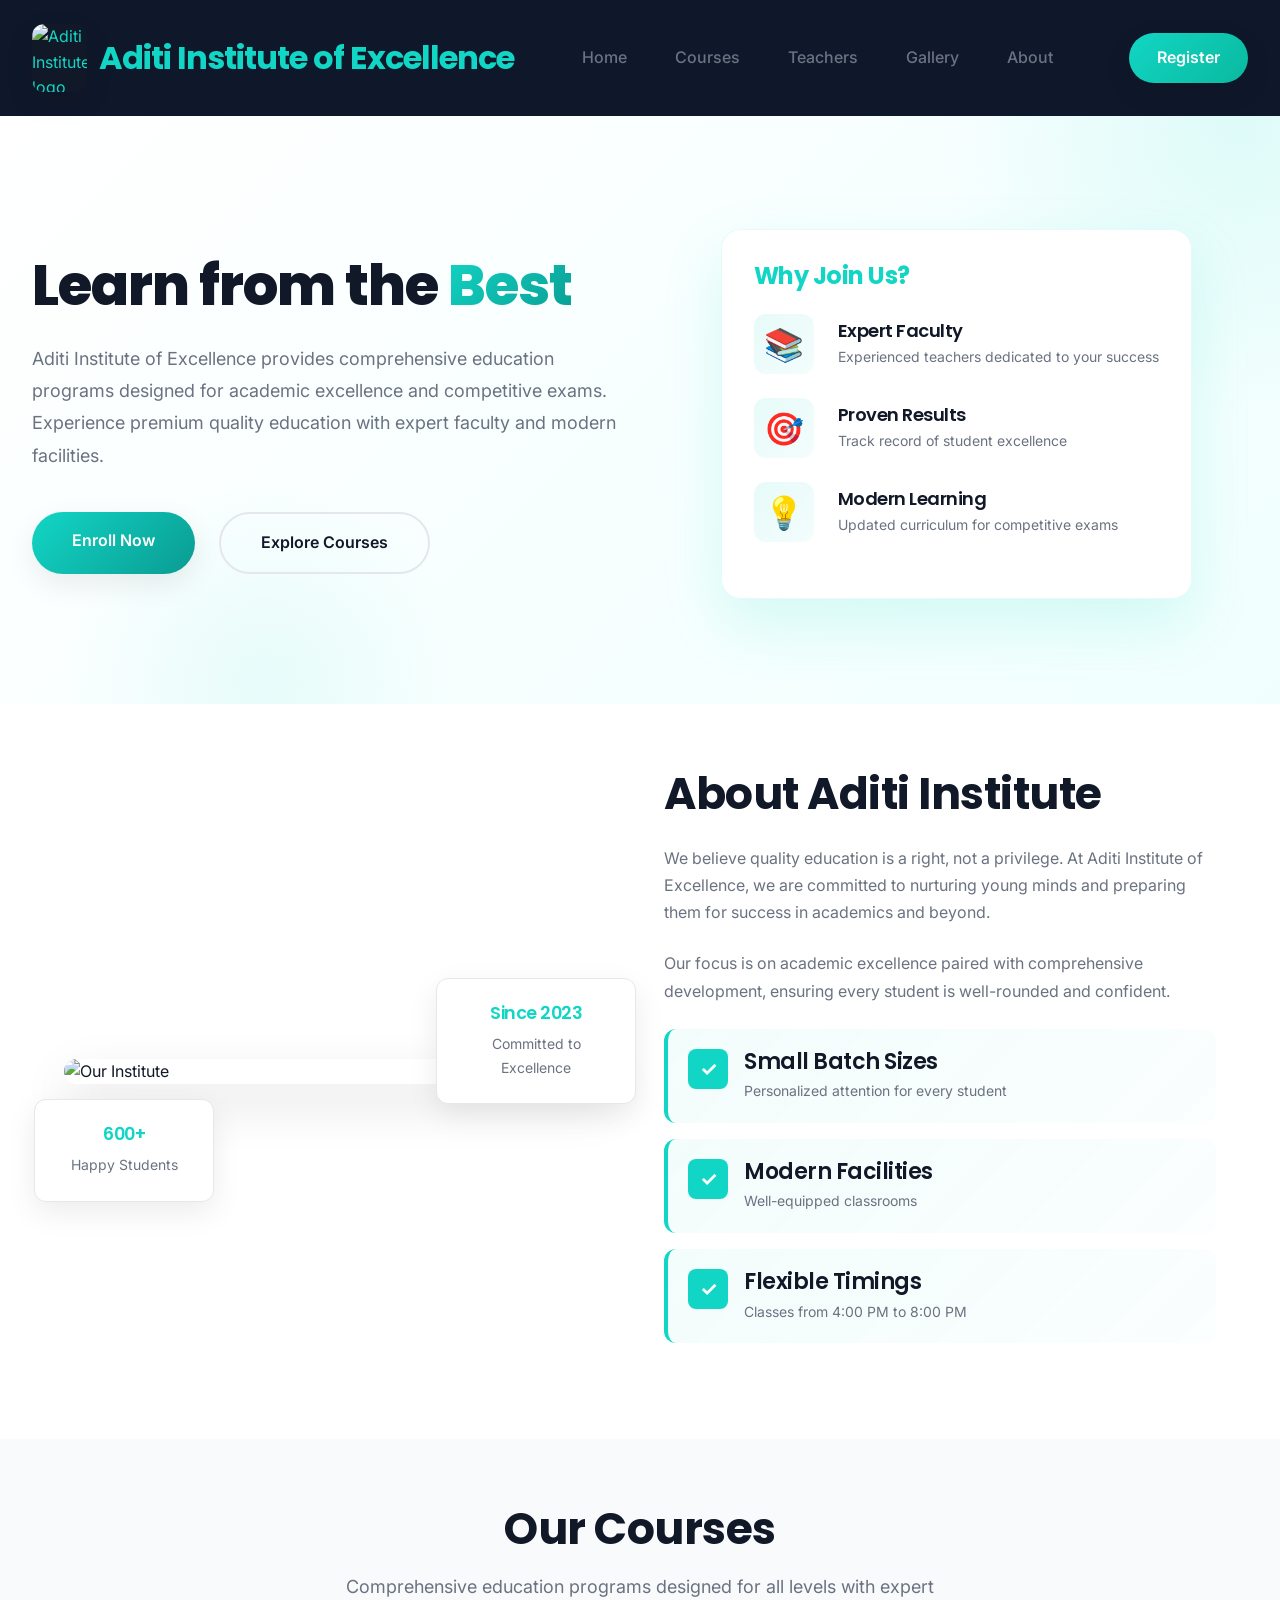
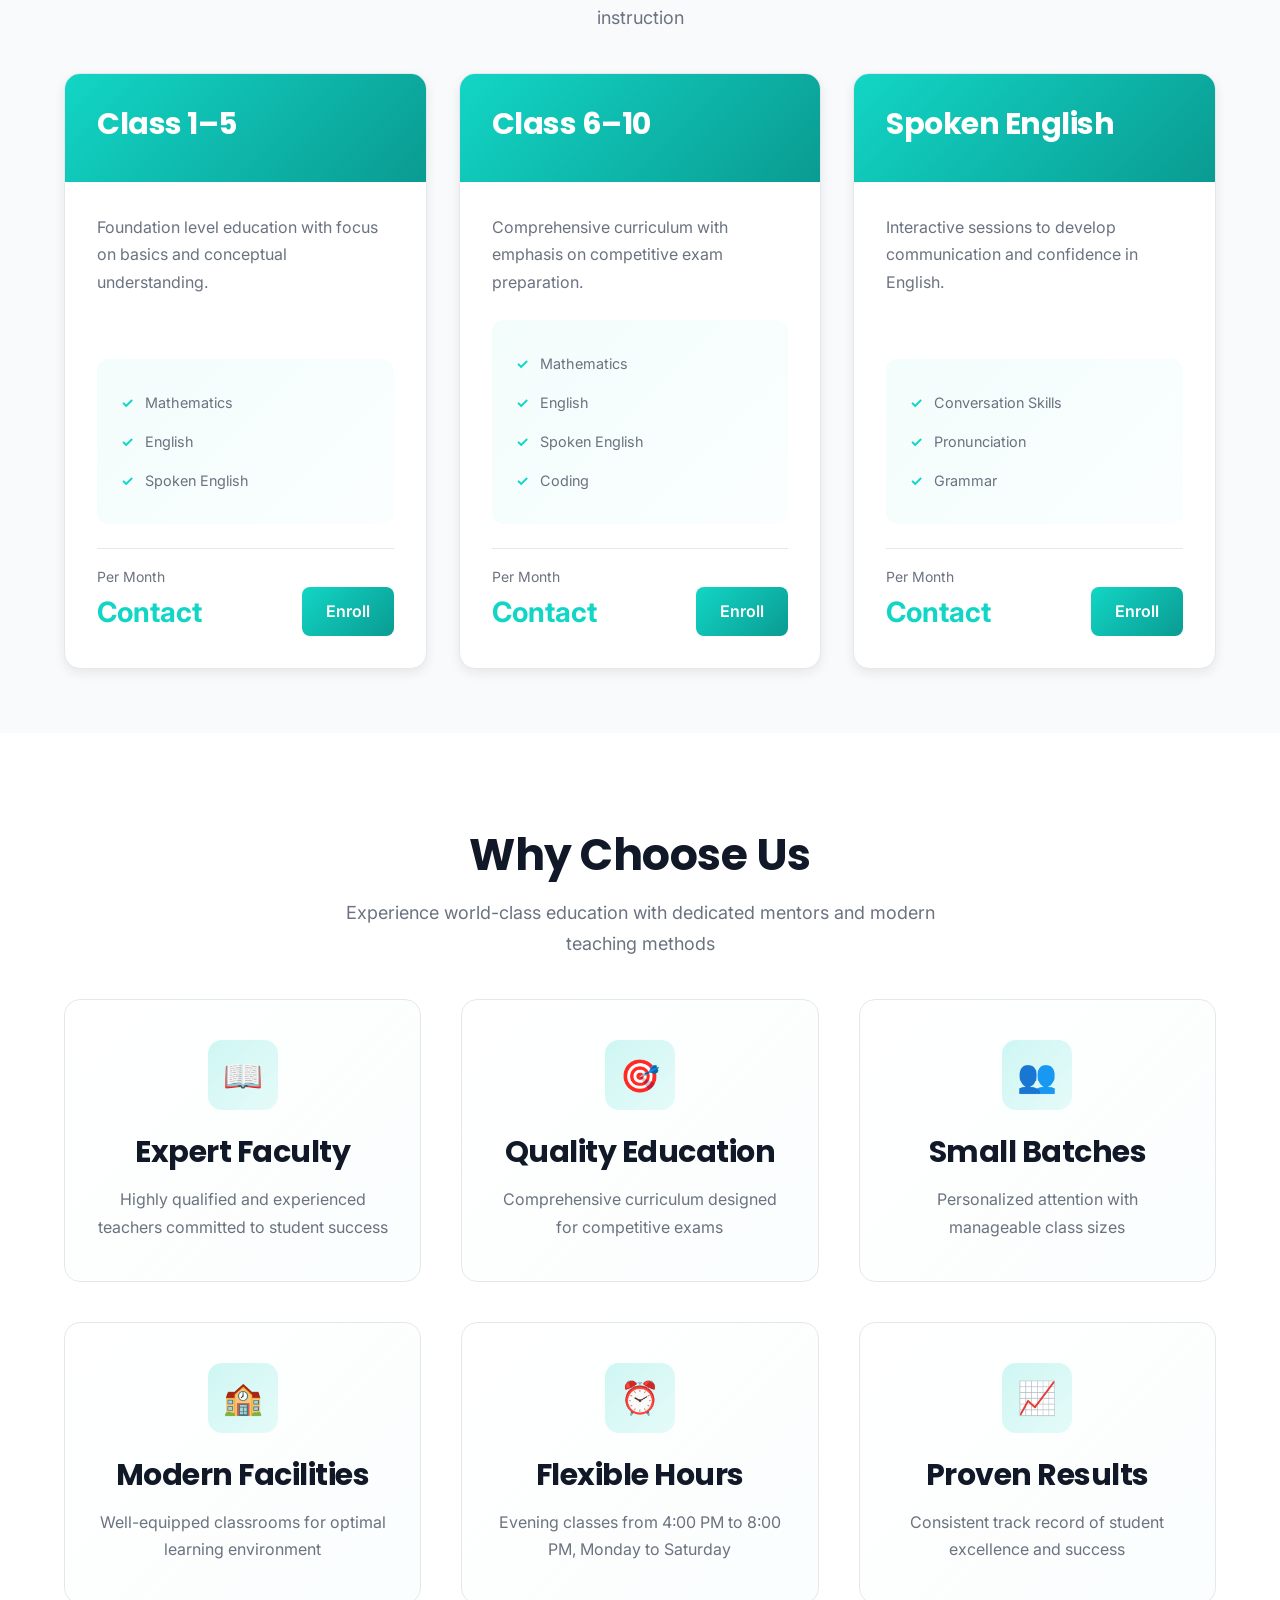
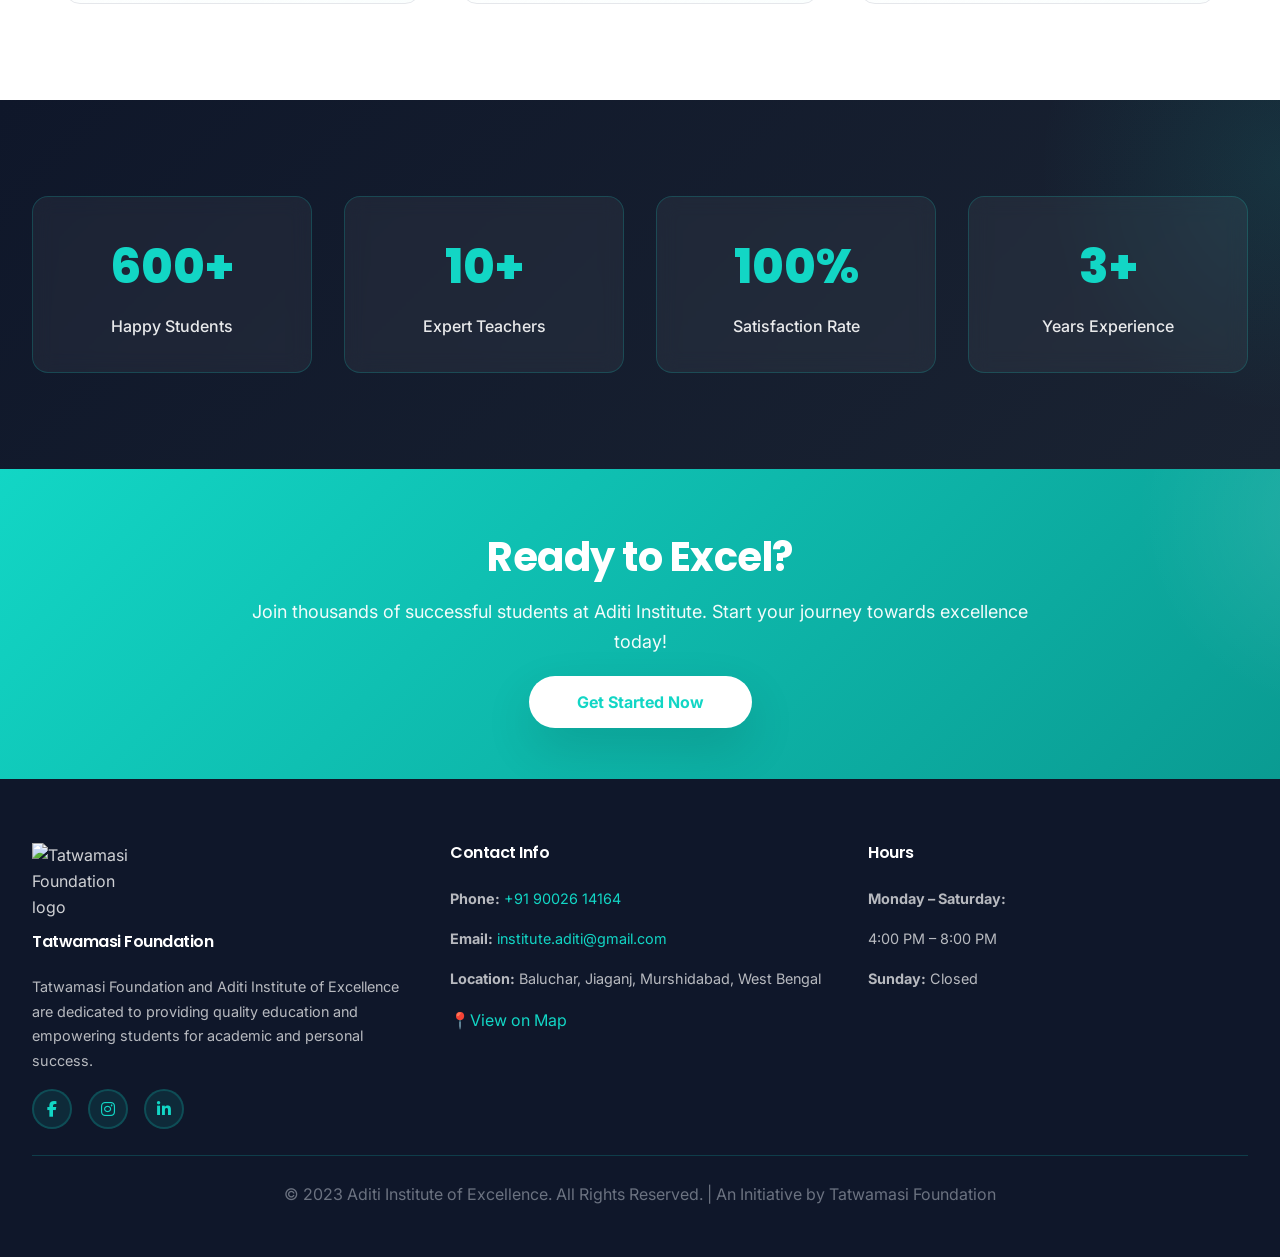
==== index.html @ b64b3172 "Add files via upload" ====
<!DOCTYPE html>
<html lang="en">
<head>
    <meta charset="UTF-8">
    <meta name="viewport" content="width=device-width, initial-scale=1.0">
    <title>Aditi Institute of Excellence - Premium Education Platform</title>
    <link rel="stylesheet" href="style.css">
    <link rel="stylesheet" href="https://cdnjs.cloudflare.com/ajax/libs/font-awesome/6.4.0/css/all.min.css">
</head>
<body>
    <header class="main-header">
        <div class="header-container">
            <a href="index.html" class="logo">
                <img src="images/Aditi Vidyaniketan.png" alt="Aditi Institute logo" class="logo-image">
                <div class="logo-text">     
                <h1>Aditi Institute of Excellence</h1>
                </div>
            </a>

            <nav class="main-nav">
                <div class="mobile-menu-header">
                    <h2>Aditi Institute of Excellence</h2>
                </div>
                <ul class="nav-list">
                    <li><a href="index.html">Home</a></li>
                    <li><a href="courses.html">Courses</a></li>
                    <li><a href="teachers.html">Teachers</a></li>
                    <li><a href="gallery.html">Gallery</a></li>
                    <li><a href="about.html">About</a></li>
                    <li><a href="register.html" class="cta-nav">Register</a></li>
                </ul>
            </nav>

            <a href="register.html" class="cta-nav desktop-cta">Register</a>
            <button class="mobile-menu-btn">☰</button>
        </div>
    </header>

    <main>
        <!-- Hero Section -->
        <section class="hero">
            <div class="hero-content">
                <div class="hero-text">
                    <h1>Learn from the <span class="highlight">Best</span></h1>
                    <p>Aditi Institute of Excellence provides comprehensive education programs designed for academic excellence and competitive exams. Experience premium quality education with expert faculty and modern facilities.</p>
                    <div class="hero-buttons">
                        <a href="register.html" class="btn-primary">Enroll Now</a>
                        <a href="courses.html" class="btn-secondary">Explore Courses</a>
                    </div>
                </div>

                <div class="hero-image">
                    <div class="dashboard-card">
                        <h3>Why Join Us?</h3>
                        <div class="stat-item">
                            <div class="stat-icon">📚</div>
                            <div class="stat-content">
                                <h4>Expert Faculty</h4>
                                <p>Experienced teachers dedicated to your success</p>
                            </div>
                        </div>
                        <div class="stat-item">
                            <div class="stat-icon">🎯</div>
                            <div class="stat-content">
                                <h4>Proven Results</h4>
                                <p>Track record of student excellence</p>
                            </div>
                        </div>
                        <div class="stat-item">
                            <div class="stat-icon">💡</div>
                            <div class="stat-content">
                                <h4>Modern Learning</h4>
                                <p>Updated curriculum for competitive exams</p>
                            </div>
                        </div>
                    </div>
                </div>
            </div>
        </section>

        <!-- About Section -->
        <section class="about">
            <div class="container">
                <div class="about-content">
                    <div class="about-image">
                        <img src="images/Aditi Institute Of Excellence.jpg" alt="Our Institute">
                        <div class="floating-card">
                            <div class="floating-card-content">
                                <h4>Since 2023</h4>
                                <p>Committed to Excellence</p>
                            </div>
                        </div>
                        <div class="floating-card">
                            <div class="floating-card-content">
                                <h4>600+</h4>
                                <p>Happy Students</p>
                            </div>
                        </div>
                    </div>

                    <div class="about-text">
                        <h2>About Aditi Institute</h2>
                        <p>We believe quality education is a right, not a privilege. At Aditi Institute of Excellence, we are committed to nurturing young minds and preparing them for success in academics and beyond.</p>
                        <p>Our focus is on academic excellence paired with comprehensive development, ensuring every student is well-rounded and confident.</p>

                        <div class="features-list">
                            <div class="feature-item">
                                <div class="feature-icon">✓</div>
                                <div class="feature-content">
                                    <h4>Small Batch Sizes</h4>
                                    <p>Personalized attention for every student</p>
                                </div>
                            </div>
                            <div class="feature-item">
                                <div class="feature-icon">✓</div>
                                <div class="feature-content">
                                    <h4>Modern Facilities</h4>
                                    <p>Well-equipped classrooms</p>
                                </div>
                            </div>
                            <div class="feature-item">
                                <div class="feature-icon">✓</div>
                                <div class="feature-content">
                                    <h4>Flexible Timings</h4>
                                    <p>Classes from 4:00 PM to 8:00 PM</p>
                                </div>
                            </div>
                        </div>
                    </div>
                </div>
            </div>
        </section>

        <!-- Courses Section -->
        <section class="courses">
            <div class="container">
                <div class="section-header">
                    <h2>Our Courses</h2>
                    <p>Comprehensive education programs designed for all levels with expert instruction</p>
                </div>

                <div class="courses-container">
                    <div class="courses-grid">
                        <div class="course-card">
                            <div class="course-header">
                                <h3>Class 1–5</h3>
                            </div>
                            <div class="course-body">
                                <p>Foundation level education with focus on basics and conceptual understanding.</p>
                                <div class="course-highlights">
                                    <ul class="course-list">
                                        <li>Mathematics</li>
                                        <li>English</li>
                                        <li>Spoken English</li>
                                    </ul>
                                </div>
                                <div class="course-footer">
                                    <div class="course-price">
                                        <p>Per Month</p>
                                        <p class="price">Contact</p>
                                    </div>
                                    <a href="register.html" class="course-btn">Enroll</a>
                                </div>
                            </div>
                        </div>

                        <div class="course-card">
                            <div class="course-header">
                                <h3>Class 6–10</h3>
                            </div>
                            <div class="course-body">
                                <p>Comprehensive curriculum with emphasis on competitive exam preparation.</p>
                                <div class="course-highlights">
                                    <ul class="course-list">
                                        <li>Mathematics</li>
                                        <li>English</li>
                                        <li>Spoken English</li>
                                        <li>Coding</li>
                                    </ul>
                                </div>
                                <div class="course-footer">
                                    <div class="course-price">
                                        <p>Per Month</p>
                                        <p class="price">Contact</p>
                                    </div>
                                    <a href="register.html" class="course-btn">Enroll</a>
                                </div>
                            </div>
                        </div>

                        <div class="course-card">
                            <div class="course-header">
                                <h3>Spoken English</h3>
                            </div>
                            <div class="course-body">
                                <p>Interactive sessions to develop communication and confidence in English.</p>
                                <div class="course-highlights">
                                    <ul class="course-list">
                                        <li>Conversation Skills</li>
                                        <li>Pronunciation</li>
                                        <li>Grammar</li>
                                    </ul>
                                </div>
                                <div class="course-footer">
                                    <div class="course-price">
                                        <p>Per Month</p>
                                        <p class="price">Contact</p>
                                    </div>
                                    <a href="register.html" class="course-btn">Enroll</a>
                                </div>
                            </div>
                        </div>
                    </div>
                </div>
            </div>
        </section>

        <!-- Features Section -->
        <section class="features">
            <div class="container">
                <div class="section-header">
                    <h2>Why Choose Us</h2>
                    <p>Experience world-class education with dedicated mentors and modern teaching methods</p>
                </div>

                <div class="features-grid">
                    <div class="feature-card">
                        <div class="feature-card-icon">📖</div>
                        <h3>Expert Faculty</h3>
                        <p>Highly qualified and experienced teachers committed to student success</p>
                    </div>
                    <div class="feature-card">
                        <div class="feature-card-icon">🎯</div>
                        <h3>Quality Education</h3>
                        <p>Comprehensive curriculum designed for competitive exams</p>
                    </div>
                    <div class="feature-card">
                        <div class="feature-card-icon">👥</div>
                        <h3>Small Batches</h3>
                        <p>Personalized attention with manageable class sizes</p>
                    </div>
                    <div class="feature-card">
                        <div class="feature-card-icon">🏫</div>
                        <h3>Modern Facilities</h3>
                        <p>Well-equipped classrooms for optimal learning environment</p>
                    </div>
                    <div class="feature-card">
                        <div class="feature-card-icon">⏰</div>
                        <h3>Flexible Hours</h3>
                        <p>Evening classes from 4:00 PM to 8:00 PM, Monday to Saturday</p>
                    </div>
                    <div class="feature-card">
                        <div class="feature-card-icon">📈</div>
                        <h3>Proven Results</h3>
                        <p>Consistent track record of student excellence and success</p>
                    </div>
                </div>
            </div>
        </section>

        <!-- Statistics Section -->
        <section class="statistics">
            <div class="stats-container">
                <div class="stats-grid">
                    <div class="stat-card">
                        <div class="stat-number">600+</div>
                        <div class="stat-label">Happy Students</div>
                    </div>
                    <div class="stat-card">
                        <div class="stat-number">10+</div>
                        <div class="stat-label">Expert Teachers</div>
                    </div>
                    <div class="stat-card">
                        <div class="stat-number">100%</div>
                        <div class="stat-label">Satisfaction Rate</div>
                    </div>
                    <div class="stat-card">
                        <div class="stat-number">3+</div>
                        <div class="stat-label">Years Experience</div>
                    </div>
                </div>
            </div>
        </section>

        <!-- CTA Banner Section -->
        <section class="cta-banner">
            <div class="cta-content">
                <h2>Ready to Excel?</h2>
                <p>Join thousands of successful students at Aditi Institute. Start your journey towards excellence today!</p>
                <a href="register.html" class="cta-button">Get Started Now</a>
            </div>
        </section>
    </main>
    <footer class="main-footer">
        <div class="footer-container">
            <div class="footer-content">
                <div class="footer-section">
                    <img src="images/Tatwamasi Foundation.png" alt="Tatwamasi Foundation logo" class="footer-logo">
                    <h4>Tatwamasi Foundation</h4>
                    <p>Tatwamasi Foundation and Aditi Institute of Excellence are dedicated to providing quality education and empowering students for academic and personal success.</p>
                    <div class="social-links">
                        <a href="https://www.facebook.com/p/Tatwamasi-Foundation-100087963862743/" title="Facebook" target="_blank"><i class="fab fa-facebook-f"></i></a>
                        <a href="https://www.instagram.com/tatwamasi.foundation/" title="Instagram" target="_blank"><i class="fab fa-instagram"></i></a>
                        <a href="https://www.linkedin.com/company/tatwamasi-foundation-ngo?trk=public_profile_topcard-current-company" title="LinkedIn" target="_blank"><i class="fab fa-linkedin-in"></i></a>
                    </div>
                </div>

                <div class="footer-section">
                    <h4>Contact Info</h4>
                    <p><strong>Phone:</strong> <a href="tel:+919002614164">+91 90026 14164</a></p>
                    <p><strong>Email:</strong> <a href="mailto:institute.aditi@gmail.com">institute.aditi@gmail.com</a></p>
                    <p><strong>Location:</strong> Baluchar, Jiaganj, Murshidabad, West Bengal</p>
                    <a href="https://maps.app.goo.gl/7A74sJCM7ui7Qj1f8" target="_blank" class="map-link">📍View on Map</a>
                </div>

                <div class="footer-section">
                    <h4>Hours</h4>
                    <p><strong>Monday – Saturday:</strong></p>
                    <p>4:00 PM – 8:00 PM</p>
                    <p><strong>Sunday:</strong> Closed</p>
                </div>
            </div>

            <div class="footer-bottom">
                <p>&copy; 2023 Aditi Institute of Excellence. All Rights Reserved. | An Initiative by Tatwamasi Foundation</p>
            </div>
        </div>
    </footer>

    <script>
        // Navbar scroll effect
        window.addEventListener('scroll', function() {
            const header = document.querySelector('.main-header');
            if (window.scrollY > 50) {
                header.classList.add('scrolled');
            } else {
                header.classList.remove('scrolled');
            }
        });

        // Mobile menu toggle
        const mobileMenuBtn = document.querySelector('.mobile-menu-btn');
        const mainNav = document.querySelector('.main-nav');
        
        if (mobileMenuBtn) {
            mobileMenuBtn.addEventListener('click', function() {
                mainNav.classList.toggle('active');
            });
        }
    </script>
</body>
</html>
---- style.css ----
﻿/* ========================================
   MODERN PREMIUM EDUCATIONAL WEBSITE CSS
   Inspired by CourseHub & High-End EdTech
   ======================================== */

/* Import Google Fonts */
@import url('https://fonts.googleapis.com/css2?family=Poppins:wght@300;400;500;600;700;800&family=Inter:wght@300;400;500;600;700&display=swap');

/* ========================================
   1. ROOT VARIABLES & GLOBAL STYLES
   ======================================== */

:root {
  /* Color Palette */
  --primary-color: #12d6c5;
  --primary-dark: #0a9b92;
  --secondary-color: #0f172a;
  --bg-light: #f8fafc;
  --bg-white: #ffffff;
  --text-dark: #111827;
  --text-light: #6b7280;
  --gray-light: #e5e7eb;
  --gray-medium: #d1d5db;
  --white: #ffffff;
  
  /* Shadows */
  --shadow-sm: 0 4px 12px rgba(0, 0, 0, 0.08);
  --shadow-md: 0 10px 30px rgba(0, 0, 0, 0.08);
  --shadow-lg: 0 20px 50px rgba(0, 0, 0, 0.12);
  --shadow-xl: 0 25px 60px rgba(18, 214, 197, 0.15);
  
  /* Transitions */
  --transition: all 0.3s ease;
  --transition-fast: all 0.2s ease;
}

* {
  margin: 0;
  padding: 0;
  box-sizing: border-box;
}

html {
  scroll-behavior: smooth;
}

body {
  font-family: 'Inter', 'Poppins', sans-serif;
  background-color: var(--bg-light);
  color: var(--text-dark);
  line-height: 1.6;
  font-weight: 400;
  -webkit-font-smoothing: antialiased;
}

/* ========================================
   2. TYPOGRAPHY
   ======================================== */

h1, h2, h3, h4, h5, h6 {
  font-family: 'Poppins', sans-serif;
  font-weight: 700;
  line-height: 1.2;
  color: var(--text-dark);
  letter-spacing: -0.5px;
}

h1 {
  font-size: clamp(2rem, 8vw, 3.5rem);
  font-weight: 800;
  letter-spacing: -1px;
}

h2 {
  font-size: clamp(1.75rem, 6vw, 2.75rem);
  font-weight: 700;
  margin-bottom: 1rem;
}

h3 {
  font-size: clamp(1.375rem, 5vw, 1.875rem);
  font-weight: 700;
  margin-bottom: 0.75rem;
}

h4 {
  font-size: clamp(1.125rem, 4vw, 1.375rem);
  font-weight: 600;
  margin-bottom: 0.5rem;
}

h5 {
  font-size: clamp(1rem, 3.5vw, 1.125rem);
  font-weight: 600;
}

p {
  font-size: clamp(0.875rem, 2.5vw, 1rem);
  line-height: 1.7;
  color: var(--text-light);
  margin-bottom: 1rem;
}

a {
  color: var(--primary-color);
  text-decoration: none;
  transition: var(--transition);
}

a:hover {
  color: var(--primary-dark);
}

.container {
  max-width: 1280px;
  margin: 0 auto;
  padding: 0 clamp(1rem, 5vw, 2rem);
}

/* ========================================
   3. NAVBAR & HEADER
   ======================================== */

.main-header {
  background: var(--secondary-color);
  position: sticky;
  top: 0;
  z-index: 1000;
  transition: var(--transition);
  padding: clamp(0.75rem, 2vw, 1.5rem) clamp(1rem, 5vw, 2rem);
}

.main-header.scrolled {
  background: rgba(255, 255, 255, 0.95);
  backdrop-filter: blur(10px);
  box-shadow: var(--shadow-sm);
  padding: 1rem 2rem;
}

.header-container {
  max-width: 1280px;
  margin: 0 auto;
  display: flex;
  justify-content: space-between;
  align-items: center;
  gap: clamp(0.5rem, 3vw, 2rem);
}

.logo {
  display: flex;
  align-items: center;
  gap: 0.75rem;
  text-decoration: none;
  flex-shrink: 0;
}

.logo-img {
  width: clamp(40px, 8vw, 52px);
  height: clamp(40px, 8vw, 52px);
  border-radius: 14px;
  background: linear-gradient(135deg, var(--primary-color), var(--primary-dark));
  padding: 8px;
  display: flex;
  align-items: center;
  justify-content: center;
  font-weight: 700;
  color: white;
  font-size: clamp(1rem, 2vw, 1.5rem);
  box-shadow: var(--shadow-md);
  transition: var(--transition);
}

/* Image-based logo (replaces text 'A') */
.logo-image {
  width: clamp(40px, 8vw, 55px);
  height: clamp(50px, 10vw, 68px);
  border-radius: 12px;
  object-fit: cover;
  box-shadow: var(--shadow-md);
  display: inline-block;
  background: #111827;
}

/* Footer partner logo */
.footer-logo {
  width: 120px;
  height: auto;
  display: block;
  margin-bottom: 0.75rem;
}

.logo:hover .logo-img {
  transform: translateY(-3px);
  box-shadow: var(--shadow-lg);
}

.logo-text {
  display: flex;
  flex-direction: column;
  gap: 0.5rem;
}

.logo-text h1 {
  font-size: clamp(1.2rem, 4vw, 2rem);
  margin: 0;
  color: var(--primary-color);
  font-weight: 700;
  line-height: 1.2;
}

.logo-text p {
  font-size: clamp(0.6rem, 1.5vw, 0.75rem);
  margin: 0;
  color: var(--primary-color);
  font-weight: 600;
  letter-spacing: 0.5px;
}

.main-nav {
  flex: 1;
}

/* Mobile-only header inside the hamburger menu - hide on desktop */
.mobile-menu-header {
  display: none;
}

.nav-list {
  display: flex;
  list-style: none;
  gap: 0.5rem;
  justify-content: center;
  flex-wrap: wrap;
}

.nav-list a {
  display: block;
  padding: clamp(0.5rem, 1.5vw, 0.75rem) clamp(0.75rem, 2vw, 1.25rem);
  color: var(--text-light);
  font-weight: 500;
  border-radius: 8px;
  transition: var(--transition);
  position: relative;
  font-size: clamp(0.85rem, 2vw, 1rem);
}

.nav-list a::after {
  content: '';
  position: absolute;
  bottom: 0;
  left: 50%;
  width: 0;
  height: 2px;
  background: var(--primary-color);
  transition: var(--transition);
  transform: translateX(-50%);
}

.nav-list a:hover {
  color: var(--primary-color);
}

.nav-list a:hover::after {
  width: 80%;
}

.cta-nav {
  display: inline-block;
  padding: clamp(0.5rem, 1.5vw, 0.75rem) clamp(1rem, 3vw, 1.75rem);
  background: linear-gradient(135deg, var(--primary-color), #0ab99e);
  color: white;
  border-radius: 50px;
  font-weight: 600;
  box-shadow: var(--shadow-md);
  transition: var(--transition);
  font-size: clamp(0.8rem, 2vw, 1rem);
}

.cta-nav:hover {
  transform: translateY(-2px);
  box-shadow: var(--shadow-lg);
  color: white;
}

/* Hide the in-nav Register link on desktop and show desktop CTA only on larger screens */
.nav-list a.cta-nav {
  display: none;
}

.desktop-cta {
  display: inline-block;
}

/* ========================================
   4. MOBILE HAMBURGER MENU
   ======================================== */

.mobile-menu-btn {
  display: none;
  background: none;
  border: none;
  color: whitesmoke;
  font-size: 1.5rem;
  cursor: pointer;
  transition: var(--transition);
  z-index: 1001;
}

.mobile-menu-btn:hover {
  color: var(--primary-color);
}

/* When header becomes light (scrolled), make hamburger dark for contrast */
.main-header.scrolled .mobile-menu-btn {
  color: var(--text-dark);
}

@media (max-width: 768px) {
  .mobile-menu-btn {
    display: block;
  }

  .desktop-cta {
    display: none;
  }

  .main-nav {
    display: none;
    position: absolute;
    top: 100%;
    left: 0;
    right: 0;
    background: var(--white);
    padding: 0;
    flex-direction: column;
    box-shadow: var(--shadow-md);
  }

  .main-nav.active {
    display: flex;
  }

  .mobile-menu-header {
    padding: clamp(1rem, 3vw, 1.5rem) clamp(1rem, 3vw, 2rem);
    border-bottom: 2px solid var(--primary-color);
    background: linear-gradient(135deg, var(--secondary-color), #1a2332);
    display: none; /* hide inside hamburger to avoid duplicate institute name */
  }

  .mobile-menu-header h2 {
    color: white;
    font-size: clamp(1rem, 3vw, 1.25rem);
    margin: 0;
  }

  .nav-list {
    flex-direction: column;
    gap: 0;
    width: 100%;
    padding: clamp(1rem, 3vw, 2rem);
  }

  .nav-list li {
    margin-bottom: 0.75rem;
  }

  .nav-list a {
    display: block;
    padding: clamp(0.75rem, 2vw, 1rem);
    border-radius: 8px;
  }

  .nav-list a.cta-nav {
    display: inline-block;
    width: 100%;
    text-align: center;
    margin-top: 1rem;
    padding: clamp(0.6rem, 2vw, 0.85rem) clamp(1rem, 3vw, 1.75rem);
    background: linear-gradient(135deg, var(--primary-color), #0ab99e);
    color: white;
    border-radius: 50px;
    font-weight: 600;
  }
}

/* ========================================
   5. HERO SECTION
   ======================================== */

.hero {
  background: linear-gradient(135deg, var(--bg-white) 0%, #f0fffe 100%);
  padding: clamp(2rem, 6vw, 3rem) clamp(1rem, 5vw, 2rem) clamp(1.5rem, 5vw, 2.5rem);
  min-height: auto;
  display: flex;
  align-items: center;
  position: relative;
  overflow: hidden;
}

.hero::before {
  content: '';
  position: absolute;
  top: -50%;
  right: -20%;
  width: 600px;
  height: 600px;
  background: radial-gradient(circle, rgba(18, 214, 197, 0.1) 0%, transparent 70%);
  border-radius: 50%;
  animation: float 6s ease-in-out infinite;
}

.hero::after {
  content: '';
  position: absolute;
  bottom: -30%;
  left: 5%;
  width: 400px;
  height: 400px;
  background: radial-gradient(circle, rgba(18, 214, 197, 0.08) 0%, transparent 70%);
  border-radius: 50%;
  animation: float 8s ease-in-out infinite reverse;
}

@keyframes float {
  0%, 100% {
    transform: translateY(0px);
  }
  50% {
    transform: translateY(20px);
  }
}

.hero-content {
  max-width: 1280px;
  margin: 0 auto;
  display: grid;
  grid-template-columns: 1fr 1fr;
  gap: clamp(1.5rem, 4vw, 3rem);
  align-items: center;
  position: relative;
  z-index: 1;
}

.hero-text h1 {
  font-size: clamp(1.75rem, 7vw, 3.5rem);
  line-height: 1.15;
  margin-bottom: clamp(1rem, 3vw, 1.5rem);
  color: var(--text-dark);
}

.hero-text h1 .highlight {
  background: linear-gradient(135deg, var(--primary-color), var(--primary-dark));
  -webkit-background-clip: text;
  -webkit-text-fill-color: transparent;
  background-clip: text;
}

.hero-text p {
  font-size: clamp(0.95rem, 3vw, 1.125rem);
  color: var(--text-light);
  margin-bottom: clamp(1.5rem, 4vw, 2.5rem);
  line-height: 1.8;
}

.hero-buttons {
  display: flex;
  gap: 1.5rem;
  flex-wrap: wrap;
}

.btn-primary {
  padding: 1rem 2.5rem;
  background: linear-gradient(135deg, var(--primary-color), var(--primary-dark));
  color: white;
  border: none;
  border-radius: 50px;
  font-weight: 600;
  font-size: 1rem;
  cursor: pointer;
  transition: var(--transition);
  box-shadow: var(--shadow-md);
  position: relative;
  overflow: hidden;
}

.btn-primary::before {
  content: '';
  position: absolute;
  top: 0;
  left: -100%;
  width: 100%;
  height: 100%;
  background: rgba(255, 255, 255, 0.2);
  transition: var(--transition);
  z-index: -1;
}

.btn-primary:hover {
  transform: translateY(-3px);
  box-shadow: var(--shadow-lg);
  color: white;
}

.btn-primary:hover::before {
  left: 100%;
}

.btn-secondary {
  padding: 1rem 2.5rem;
  background: transparent;
  color: var(--text-dark);
  border: 2px solid var(--gray-light);
  border-radius: 50px;
  font-weight: 600;
  font-size: 1rem;
  cursor: pointer;
  transition: var(--transition);
}

.btn-secondary:hover {
  border-color: var(--primary-color);
  color: var(--primary-color);
  transform: translateY(-3px);
}

.hero-image {
  position: relative;
  display: flex;
  align-items: center;
  justify-content: center;
  min-height: clamp(350px, 50vw, 500px);
}

.dashboard-card {
  background: var(--white);
  border-radius: 20px;
  padding: 2rem;
  box-shadow: var(--shadow-xl);
  backdrop-filter: blur(10px);
  border: 1px solid rgba(18, 214, 197, 0.1);
  animation: slideInUp 0.8s ease-out;
  position: relative;
  z-index: 2;
}

@keyframes slideInUp {
  from {
    opacity: 0;
    transform: translateY(30px);
  }
  to {
    opacity: 1;
    transform: translateY(0);
  }
}

.dashboard-card h3 {
  color: var(--primary-color);
  margin-bottom: 1.5rem;
  font-size: 1.5rem;
}

.stat-item {
  display: flex;
  gap: clamp(0.75rem, 2vw, 1.5rem);
  margin-bottom: clamp(1rem, 2vw, 1.5rem);
  align-items: center;
}

.stat-icon {
  width: clamp(45px, 10vw, 60px);
  height: clamp(45px, 10vw, 60px);
  background: linear-gradient(135deg, rgba(18, 214, 197, 0.1), rgba(18, 214, 197, 0.05));
  border-radius: 12px;
  display: flex;
  align-items: center;
  justify-content: center;
  font-size: clamp(1.5rem, 3vw, 2rem);
  flex-shrink: 0;
}

.stat-content h4 {
  color: var(--text-dark);
  margin-bottom: 0.25rem;
  font-size: clamp(1rem, 2vw, 1.125rem);
}

.stat-content p {
  color: var(--text-light);
  font-size: clamp(0.75rem, 2vw, 0.875rem);
  margin: 0;
}

@media (max-width: 1024px) {
  .hero-content {
    grid-template-columns: 1fr;
    gap: clamp(1.5rem, 3vw, 3rem);
  }

  .hero-text h1 {
    font-size: clamp(1.75rem, 6vw, 2.5rem);
  }

  .hero-image {
    min-height: clamp(300px, 50vw, 400px);
  }
}

@media (max-width: 768px) {
  .hero-image {
    min-height: clamp(250px, 45vw, 350px);
  }
}

@media (max-width: 480px) {
  .hero {
    padding: clamp(2rem, 5vw, 3rem) clamp(0.75rem, 3vw, 1.5rem);
  }

  .hero-image {
    min-height: clamp(200px, 60vw, 300px);
  }
}

/* ========================================
   6. ABOUT SECTION
   ======================================== */

.about {
  padding: clamp(2rem, 6vw, 4rem) clamp(1rem, 5vw, 2rem);
  background: var(--white);
}

.about-content {
  max-width: 1280px;
  margin: 0 auto;
  display: grid;
  grid-template-columns: 1fr 1fr;
  gap: clamp(1.5rem, 4vw, 3rem);
  align-items: center;
}

.about-image {
  position: relative;
  max-width: 100%;
}

.about-image img {
  width: 100%;
  border-radius: 20px;
  box-shadow: var(--shadow-lg);
  display: block;
}

.floating-card {
  position: absolute;
  background: var(--white);
  padding: 1.5rem;
  border-radius: 12px;
  box-shadow: var(--shadow-md);
  border: 1px solid var(--gray-light);
  animation: float 4s ease-in-out infinite;
  z-index: 2;
}

.about-image .floating-card:nth-of-type(1) {
  bottom: -20px;
  right: -20px;
  width: 200px;
}

.about-image .floating-card:nth-of-type(2) {
  top: 40px;
  left: -30px;
  width: 180px;
  animation-delay: 0.5s;
}

.floating-card-content {
  text-align: center;
}

@media (max-width: 768px) {
  .about-image {
    max-width: 100%;
  }

  .floating-card {
    position: static;
    width: 100%;
    max-width: 100%;
    margin-top: clamp(0.75rem, 2vw, 1rem);
    animation: none;
    box-shadow: var(--shadow-sm);
  }

  .floating-card-content {
    text-align: left;
  }
}


.floating-card-content h4 {
  color: var(--primary-color);
  margin-bottom: clamp(0.3rem, 1vw, 0.5rem);
  font-size: clamp(0.95rem, 2vw, 1.1rem);
}

.floating-card-content p {
  font-size: clamp(0.75rem, 1.5vw, 0.875rem);
  margin: 0;
}

.about-text h2 {
  margin-bottom: clamp(1rem, 2vw, 1.5rem);
  color: var(--text-dark);
  font-size: clamp(1.5rem, 5vw, 2.75rem);
}

.about-text p {
  margin-bottom: clamp(1rem, 2vw, 1.5rem);
  color: var(--text-light);
  font-size: clamp(0.9rem, 2vw, 1rem);
}

.features-list {
  display: grid;
  gap: 1rem;
  margin-bottom: 2rem;
}

.feature-item {
  display: flex;
  gap: 1rem;
  padding: 1.25rem;
  background: linear-gradient(135deg, rgba(18, 214, 197, 0.05), rgba(18, 214, 197, 0.02));
  border-radius: 12px;
  border-left: 4px solid var(--primary-color);
  transition: var(--transition);
}

.feature-item:hover {
  background: linear-gradient(135deg, rgba(18, 214, 197, 0.1), rgba(18, 214, 197, 0.05));
  transform: translateX(5px);
}

.feature-icon {
  width: 40px;
  height: 40px;
  background: var(--primary-color);
  border-radius: 8px;
  display: flex;
  align-items: center;
  justify-content: center;
  color: white;
  font-weight: 700;
  flex-shrink: 0;
  font-size: 1.25rem;
}

.feature-content h4 {
  color: var(--text-dark);
  margin-bottom: 0.25rem;
}

.feature-content p {
  color: var(--text-light);
  font-size: 0.875rem;
  margin: 0;
}

@media (max-width: 1024px) {
  .about-content {
    grid-template-columns: 1fr;
    gap: clamp(1.5rem, 3vw, 2rem);
  }
}

/* ========================================
   7. COURSES SECTION
   ======================================== */

.courses {
  padding: clamp(2rem, 6vw, 4rem) clamp(1rem, 5vw, 2rem);
  background: var(--bg-light);
}

.section-header {
  text-align: center;
  margin-bottom: clamp(1.5rem, 4vw, 2.5rem);
  max-width: 600px;
  margin-left: auto;
  margin-right: auto;
}

.section-header h2 {
  color: var(--text-dark);
  margin-bottom: clamp(0.75rem, 2vw, 1rem);
  font-size: clamp(1.75rem, 5vw, 2.75rem);
}

.section-header p {
  color: var(--text-light);
  font-size: clamp(0.95rem, 2vw, 1.125rem);
}

.courses-container {
  max-width: 1280px;
  margin: 0 auto;
}

.courses-grid {
  display: grid;
  grid-template-columns: repeat(auto-fit, minmax(clamp(280px, 70vw, 320px), 1fr));
  gap: clamp(1.5rem, 3vw, 2rem);
}

.course-card {
  background: var(--white);
  border-radius: 16px;
  overflow: hidden;
  box-shadow: var(--shadow-sm);
  transition: var(--transition);
  border: 1px solid var(--gray-light);
  display: flex;
  flex-direction: column;
}

.course-card:hover {
  box-shadow: var(--shadow-lg);
  transform: translateY(-8px);
  border-color: var(--primary-color);
}

.course-header {
  background: linear-gradient(135deg, var(--primary-color), var(--primary-dark));
  padding: 2rem;
  color: white;
}

.course-header h3 {
  color: white;
  margin-bottom: 0.5rem;
}

.course-level {
  display: inline-block;
  background: rgba(255, 255, 255, 0.2);
  padding: 0.5rem 1rem;
  border-radius: 50px;
  font-size: 0.75rem;
  font-weight: 600;
  letter-spacing: 1px;
}

.course-body {
  padding: 2rem;
  flex: 1;
  display: flex;
  flex-direction: column;
}

.course-body p {
  color: var(--text-light);
  margin-bottom: 1.5rem;
  flex: 1;
}

.course-highlights {
  background: linear-gradient(135deg, rgba(18, 214, 197, 0.05), rgba(18, 214, 197, 0.02));
  padding: 1.5rem;
  border-radius: 12px;
  margin-bottom: 1.5rem;
}

.course-list {
  list-style: none;
}

.course-list li {
  padding: 0.5rem 0;
  padding-left: 1.5rem;
  color: var(--text-light);
  position: relative;
  font-size: 0.9rem;
}

.course-list li::before {
  content: '✓';
  position: absolute;
  left: 0;
  color: var(--primary-color);
  font-weight: 700;
}

.course-footer {
  display: flex;
  gap: 1rem;
  padding-top: 1rem;
  border-top: 1px solid var(--gray-light);
}

.course-price {
  flex: 1;
}

.course-price p {
  margin: 0;
  font-size: 0.875rem;
  color: var(--text-light);
}

.course-price .price {
  font-size: 1.75rem;
  color: var(--primary-color);
  font-weight: 700;
  margin: 0;
}

.course-btn {
  padding: 0.75rem 1.5rem;
  background: linear-gradient(135deg, var(--primary-color), var(--primary-dark));
  color: white;
  border: none;
  border-radius: 8px;
  font-weight: 600;
  cursor: pointer;
  transition: var(--transition);
  align-self: flex-end;
}

.course-btn:hover {
  transform: scale(1.05);
  box-shadow: var(--shadow-md);
}

/* ========================================
   8. FEATURES SECTION
   ======================================== */

.features {
  padding: 6rem 2rem;
  background: var(--white);
}

.features-grid {
  max-width: 1280px;
  margin: 0 auto;
  display: grid;
  grid-template-columns: repeat(auto-fit, minmax(280px, 1fr));
  gap: 2.5rem;
}

.feature-card {
  background: linear-gradient(135deg, var(--white), rgba(18, 214, 197, 0.02));
  padding: 2.5rem 2rem;
  border-radius: 16px;
  border: 1px solid var(--gray-light);
  text-align: center;
  transition: var(--transition);
  backdrop-filter: blur(10px);
}

.feature-card:hover {
  border-color: var(--primary-color);
  box-shadow: var(--shadow-lg);
  transform: translateY(-5px);
}

.feature-card-icon {
  width: 70px;
  height: 70px;
  margin: 0 auto 1.5rem;
  background: linear-gradient(135deg, rgba(18, 214, 197, 0.2), rgba(18, 214, 197, 0.1));
  border-radius: 14px;
  display: flex;
  align-items: center;
  justify-content: center;
  font-size: 2rem;
}

.feature-card h3 {
  margin-bottom: 1rem;
  color: var(--text-dark);
}

.feature-card p {
  color: var(--text-light);
  margin: 0;
}

/* ========================================
   9. TEACHERS SECTION
   ======================================== */

.teachers {
  padding: clamp(2rem, 6vw, 4rem) clamp(1rem, 5vw, 2rem);
  background: var(--bg-light);
}

.teachers-container {
  max-width: 1280px;
  margin: 0 auto;
}

.teachers-grid {
  display: grid;
  grid-template-columns: repeat(auto-fit, minmax(clamp(250px, 60vw, 280px), 1fr));
  gap: clamp(1.5rem, 3vw, 2.5rem);
}

.teacher-card {
  background: var(--white);
  border-radius: 16px;
  overflow: hidden;
  box-shadow: var(--shadow-sm);
  transition: var(--transition);
  border: 1px solid var(--gray-light);
}

.teacher-card:hover {
  box-shadow: var(--shadow-lg);
  transform: translateY(-8px);
}

.teacher-image {
  width: 100%;
  /* keep a consistent portrait area for teacher photos */
  aspect-ratio: 4 / 5;
  min-height: 260px;
  overflow: hidden;
  background: linear-gradient(135deg, var(--primary-color), var(--primary-dark));
  position: relative;
}

.teacher-image img {
  width: 100%;
  height: 100%;
  object-fit: cover;
  object-position: center center;
  display: block;
  transition: transform var(--transition);
}

/* Fine-tune cropping for specific teacher photos that need alignment */
.teacher-image img[alt*="Arunava Sensharma"] {
  /* nudge the crop slightly upward to center the face */
  object-position: center 35%;
}

.teacher-image img[alt*="Sashti Das"] {
  /* nudge the crop more upward to center the face better */
  object-position: center 20%;
}

.teacher-card:hover .teacher-image img {
  transform: scale(1.08);
}

.teacher-info {
  padding: clamp(1.5rem, 2vw, 2rem);
  text-align: center;
}

.teacher-info h3 {
  color: var(--text-dark);
  margin-bottom: clamp(0.3rem, 1vw, 0.5rem);
  font-size: clamp(1.1rem, 2.5vw, 1.375rem);
}

.teacher-subject {
  color: var(--primary-color);
  font-weight: 600;
  font-size: clamp(0.8rem, 1.5vw, 0.9rem);
  margin-bottom: 1rem;
  letter-spacing: 0.5px;
}

.teacher-bio {
  color: var(--text-light);
  font-size: clamp(0.8rem, 1.5vw, 0.9rem);
  margin-bottom: clamp(1rem, 2vw, 1.5rem);
  line-height: 1.6;
}

.teacher-social {
  display: flex;
  gap: 0.75rem;
  justify-content: center;
}

.social-icon {
  width: 40px;
  height: 40px;
  border-radius: 50%;
  background: linear-gradient(135deg, rgba(18, 214, 197, 0.1), rgba(18, 214, 197, 0.05));
  display: flex;
  align-items: center;
  justify-content: center;
  color: var(--primary-color);
  transition: var(--transition);
  cursor: pointer;
  font-size: 1.1rem;
}

.social-icon:hover {
  background: var(--primary-color);
  color: white;
  transform: translateY(-3px);
}

/* ========================================
   10. TESTIMONIALS SECTION
   ======================================== */

.testimonials {
  padding: clamp(2rem, 6vw, 4rem) clamp(1rem, 5vw, 2rem);
  background: var(--white);
}

.testimonials-container {
  max-width: 1280px;
  margin: 0 auto;
}

.testimonials-grid {
  display: grid;
  grid-template-columns: repeat(auto-fit, minmax(clamp(280px, 70vw, 300px), 1fr));
  gap: clamp(1.5rem, 3vw, 2rem);
}

.testimonial-card {
  background: linear-gradient(135deg, var(--bg-light), var(--white));
  padding: 2rem;
  border-radius: 16px;
  border: 1px solid var(--gray-light);
  transition: var(--transition);
}

.testimonial-card:hover {
  box-shadow: var(--shadow-md);
  transform: translateY(-3px);
}

.stars {
  color: #fbbf24;
  margin-bottom: 1rem;
  font-size: 1rem;
}

.quote-icon {
  width: 40px;
  height: 40px;
  background: linear-gradient(135deg, rgba(18, 214, 197, 0.1), rgba(18, 214, 197, 0.05));
  border-radius: 8px;
  display: flex;
  align-items: center;
  justify-content: center;
  color: var(--primary-color);
  font-size: 1.5rem;
  margin-bottom: 1rem;
}

.testimonial-text {
  color: var(--text-light);
  font-size: 0.95rem;
  margin-bottom: 1.5rem;
  line-height: 1.8;
  font-style: italic;
}

.testimonial-author {
  border-top: 1px solid var(--gray-light);
  padding-top: 1rem;
}

.author-name {
  color: var(--text-dark);
  font-weight: 600;
  margin-bottom: 0.25rem;
}

.author-title {
  color: var(--text-light);
  font-size: 0.85rem;
}

/* ========================================
   11. STATISTICS SECTION
   ======================================== */

.statistics {
  padding: 6rem 2rem;
  background: linear-gradient(135deg, var(--secondary-color), #1a2332);
  color: white;
  position: relative;
  overflow: hidden;
}

.statistics::before {
  content: '';
  position: absolute;
  top: -50%;
  right: -20%;
  width: 500px;
  height: 500px;
  background: radial-gradient(circle, rgba(18, 214, 197, 0.1) 0%, transparent 70%);
  border-radius: 50%;
}

.stats-container {
  max-width: 1280px;
  margin: 0 auto;
  position: relative;
  z-index: 1;
}

.stats-grid {
  display: grid;
  grid-template-columns: repeat(auto-fit, minmax(250px, 1fr));
  gap: 2rem;
}

.stat-card {
  background: rgba(255, 255, 255, 0.05);
  padding: 2rem;
  border-radius: 16px;
  border: 1px solid rgba(18, 214, 197, 0.2);
  text-align: center;
  backdrop-filter: blur(10px);
  transition: var(--transition);
}

.stat-card:hover {
  background: rgba(18, 214, 197, 0.1);
  border-color: var(--primary-color);
  transform: translateY(-5px);
}

.stat-number {
  font-size: 3rem;
  font-weight: 800;
  color: var(--primary-color);
  margin-bottom: 0.5rem;
  font-family: 'Poppins', sans-serif;
}

.stat-label {
  font-size: 1rem;
  color: rgba(255, 255, 255, 0.9);
  font-weight: 500;
}

/* ========================================
   12. CTA BANNER SECTION
   ======================================== */

.cta-banner {
  padding: 4rem 2rem;
  background: linear-gradient(135deg, var(--primary-color), var(--primary-dark));
  position: relative;
  overflow: hidden;
}

.cta-banner::before {
  content: '';
  position: absolute;
  top: -50%;
  right: -20%;
  width: 400px;
  height: 400px;
  background: radial-gradient(circle, rgba(255, 255, 255, 0.1) 0%, transparent 70%);
  border-radius: 50%;
}

.cta-content {
  max-width: 800px;
  margin: 0 auto;
  text-align: center;
  position: relative;
  z-index: 1;
}

.cta-content h2 {
  color: white;
  margin-bottom: 1rem;
  font-size: 2.5rem;
}

.cta-content p {
  color: rgba(255, 255, 255, 0.95);
  font-size: 1.125rem;
  margin-bottom: 2rem;
}

.cta-button {
  padding: 1rem 3rem;
  background: white;
  color: var(--primary-color);
  border: none;
  border-radius: 50px;
  font-weight: 700;
  font-size: 1rem;
  cursor: pointer;
  transition: var(--transition);
  box-shadow: var(--shadow-lg);
}

.cta-button:hover {
  transform: translateY(-3px);
  box-shadow: var(--shadow-xl);
  color: var(--primary-dark);
}

/* ========================================
   13. FOOTER
   ======================================== */

.main-footer {
  background: var(--secondary-color);
  color: rgba(255, 255, 255, 0.8);
  padding: clamp(2.5rem, 5vw, 4rem) clamp(1rem, 5vw, 2rem) clamp(1rem, 3vw, 2rem);
}

.footer-container {
  max-width: 1280px;
  margin: 0 auto;
}

.footer-content {
  display: grid;
  grid-template-columns: repeat(auto-fit, minmax(clamp(220px, 60vw, 250px), 1fr));
  gap: clamp(1.5rem, 3vw, 3rem);
  margin-bottom: clamp(1.5rem, 2vw, 2rem);
}

.footer-section h4 {
  color: white;
  margin-bottom: clamp(1rem, 2vw, 1.5rem);
  font-size: clamp(0.95rem, 2vw, 1rem);
}

.footer-section p {
  color: rgba(255, 255, 255, 0.7);
  font-size: clamp(0.85rem, 1.5vw, 0.9rem);
  margin-bottom: clamp(0.75rem, 1.5vw, 1rem);
}

.footer-links {
  list-style: none;
}

.footer-links li {
  margin-bottom: 0.75rem;
}

.footer-links a {
  color: rgba(255, 255, 255, 0.7);
  transition: var(--transition);
  font-size: 0.9rem;
}

.footer-links a:hover {
  color: var(--primary-color);
  padding-left: 5px;
}

.footer-newsletter {
  display: flex;
  gap: 0.75rem;
  margin-bottom: 1rem;
}

.footer-newsletter input {
  flex: 1;
  padding: 0.75rem 1rem;
  border: 1px solid rgba(18, 214, 197, 0.3);
  border-radius: 8px;
  background: rgba(255, 255, 255, 0.05);
  color: white;
  font-size: 0.9rem;
}

.footer-newsletter input::placeholder {
  color: rgba(255, 255, 255, 0.5);
}

.footer-newsletter button {
  padding: 0.75rem 1.5rem;
  background: var(--primary-color);
  color: white;
  border: none;
  border-radius: 8px;
  font-weight: 600;
  cursor: pointer;
  transition: var(--transition);
}

.footer-newsletter button:hover {
  background: var(--primary-dark);
  transform: translateY(-2px);
}

.social-links {
  display: flex;
  gap: 1rem;
  margin-top: 1rem;
}

.social-links a {
  width: 40px;
  height: 40px;
  background: rgba(18, 214, 197, 0.1);
  border: 2px solid rgba(18, 214, 197, 0.2);
  border-radius: 50%;
  display: flex;
  align-items: center;
  justify-content: center;
  color: var(--primary-color);
  transition: var(--transition);
  font-weight: 700;
  font-size: 1.1rem;
  text-decoration: none;
}

.social-links a i {
  font-size: 1rem;
  line-height: 1;
}

/* Facebook */
.social-links a:nth-child(1):hover {
  background: #1877F2;
  color: white;
  border-color: #1877F2;
  transform: scale(1.1) translateY(-2px);
  box-shadow: 0 4px 12px rgba(24, 119, 242, 0.3);
}

/* Instagram */
.social-links a:nth-child(2):hover {
  background: linear-gradient(135deg, #E4405F, #FD1D1D);
  color: white;
  border-color: #E4405F;
  transform: scale(1.1) translateY(-2px);
  box-shadow: 0 4px 12px rgba(228, 64, 95, 0.3);
}

/* LinkedIn */
.social-links a:nth-child(3):hover {
  background: #0A66C2;
  color: white;
  border-color: #0A66C2;
  transform: scale(1.1) translateY(-2px);
  box-shadow: 0 4px 12px rgba(10, 102, 194, 0.3);
}

.footer-bottom {
  border-top: 1px solid rgba(18, 214, 197, 0.2);
  padding-top: clamp(1.5rem, 2vw, 2rem);
  text-align: center;
  color: rgba(255, 255, 255, 0.6);
  font-size: clamp(0.8rem, 1.5vw, 0.9rem);
}

/* ========================================
   14. FORMS
   ======================================== */

.form-group {
  margin-bottom: clamp(1rem, 2vw, 1.5rem);
}

.form-group label {
  display: block;
  margin-bottom: clamp(0.35rem, 1vw, 0.5rem);
  color: var(--text-dark);
  font-weight: 500;
  font-size: clamp(0.85rem, 1.5vw, 0.95rem);
}

.form-group input,
.form-group select,
.form-group textarea {
  width: 100%;
  padding: clamp(0.65rem, 1.5vw, 0.875rem) clamp(0.75rem, 1.5vw, 1rem);
  border: 1.5px solid var(--gray-light);
  border-radius: 8px;
  font-family: 'Inter', sans-serif;
  font-size: clamp(0.9rem, 1.5vw, 1rem);
  color: var(--text-dark);
  transition: var(--transition);
  background: var(--white);
}

.form-group input::placeholder,
.form-group textarea::placeholder {
  color: var(--text-light);
}

.form-group input:focus,
.form-group select:focus,
.form-group textarea:focus {
  outline: none;
  border-color: var(--primary-color);
  box-shadow: 0 0 0 3px rgba(18, 214, 197, 0.1);
}

.checkbox-group {
  display: grid;
  grid-template-columns: repeat(auto-fit, minmax(clamp(180px, 50vw, 200px), 1fr));
  gap: clamp(0.75rem, 1.5vw, 1rem);
}

.checkbox-item {
  display: flex;
  align-items: center;
  gap: clamp(0.5rem, 1vw, 0.75rem);
}

.checkbox-item input[type="checkbox"],
.checkbox-item input[type="radio"] {
  width: 18px;
  height: 18px;
  cursor: pointer;
  accent-color: var(--primary-color);
}

.checkbox-item label {
  margin: 0;
  cursor: pointer;
  color: var(--text-light);
  font-weight: 400;
}

/* ========================================
   15. REGISTER SECTION
   ======================================== */

.register-section {
  padding: clamp(2rem, 6vw, 4rem) clamp(1rem, 5vw, 2rem);
  background: var(--white);
}

.register-content {
  max-width: 1280px;
  margin: 0 auto;
  display: grid;
  grid-template-columns: 1fr 1fr;
  gap: clamp(1.5rem, 4vw, 3rem);
}

.register-info {
  display: flex;
  flex-direction: column;
  gap: clamp(1rem, 2vw, 1.5rem);
}

.register-info h3 {
  color: var(--primary-color);
  margin-bottom: clamp(1rem, 2vw, 1.5rem);
  font-size: clamp(1.25rem, 3vw, 1.5rem);
}

.register-info ul.features-list {
  display: flex;
  flex-direction: column;
  gap: clamp(0.75rem, 1.5vw, 1rem);
}

.register-info ul.features-list li {
  display: flex;
  align-items: flex-start;
  gap: 0.75rem;
  padding: clamp(0.75rem, 1.5vw, 1rem);
  background: linear-gradient(135deg, rgba(18, 214, 197, 0.05), rgba(18, 214, 197, 0.02));
  border-radius: 8px;
  border-left: 3px solid var(--primary-color);
  color: var(--text-light);
  font-size: clamp(0.9rem, 1.5vw, 1rem);
  list-style: none;
  line-height: 1.6;
}

.register-info ul.features-list li::before {
  content: '✓';
  color: var(--primary-color);
  font-weight: 700;
  margin-right: 0.5rem;
  flex-shrink: 0;
}

.register-form-container {
  display: flex;
  justify-content: center;
}

.register-form {
  background: var(--bg-light);
  padding: clamp(1.5rem, 3vw, 2.5rem);
  border-radius: 16px;
  border: 1px solid var(--gray-light);
  width: 100%;
  max-width: 500px;
}

.register-form h3 {
  text-align: center;
  margin-bottom: clamp(1.5rem, 2vw, 2rem);
  font-size: clamp(1.25rem, 3vw, 1.5rem);
  color: var(--text-dark);
}

.submit-btn {
  width: 100%;
  padding: clamp(0.75rem, 1.5vw, 1rem);
  background: linear-gradient(135deg, var(--primary-color), var(--primary-dark));
  color: white;
  border: none;
  border-radius: 8px;
  font-weight: 600;
  font-size: clamp(0.9rem, 1.5vw, 1rem);
  cursor: pointer;
  transition: var(--transition);
  margin-top: clamp(0.75rem, 1.5vw, 1rem);
  text-transform: uppercase;
  letter-spacing: 0.5px;
}

.submit-btn:hover {
  transform: translateY(-2px);
  box-shadow: var(--shadow-lg);
}

/* Registration Info Section */
.registration-info {
  padding: clamp(2rem, 6vw, 4rem) clamp(1rem, 5vw, 2rem);
  background: var(--bg-light);
}

.registration-info h3 {
  text-align: center;
  margin-bottom: clamp(1.5rem, 4vw, 2.5rem);
  font-size: clamp(1.75rem, 5vw, 2.5rem);
  color: var(--text-dark);
}

.process-steps {
  max-width: 1280px;
  margin: 0 auto;
  display: grid;
  grid-template-columns: repeat(auto-fit, minmax(clamp(250px, 70vw, 280px), 1fr));
  gap: clamp(1.5rem, 3vw, 2rem);
}

.step {
  background: var(--white);
  padding: clamp(1.5rem, 2vw, 2rem);
  border-radius: 12px;
  border-left: 4px solid var(--primary-color);
  box-shadow: var(--shadow-sm);
  transition: var(--transition);
  text-align: center;
}

.step:hover {
  box-shadow: var(--shadow-md);
  transform: translateY(-3px);
}

.step h4 {
  color: var(--primary-color);
  margin-bottom: clamp(0.75rem, 1.5vw, 1rem);
  font-size: clamp(1.125rem, 2vw, 1.375rem);
}

.step p {
  color: var(--text-light);
  margin: 0;
  font-size: clamp(0.9rem, 1.5vw, 1rem);
}

@media (max-width: 1024px) {
  .register-content {
    grid-template-columns: 1fr;
    gap: clamp(1.5rem, 3vw, 2rem);
  }
}

/* ========================================
   15B. ABOUT SECTION (Detailed Content)
   ======================================== */

.about-section {
  margin-bottom: clamp(2rem, 4vw, 3rem);
}

.about-section h3 {
  color: var(--text-dark);
  margin-bottom: clamp(1rem, 2vw, 1.5rem);
  font-size: clamp(1.375rem, 4vw, 1.875rem);
}

.about-section p {
  color: var(--text-light);
  line-height: 1.8;
  margin-bottom: clamp(1rem, 2vw, 1.5rem);
  font-size: clamp(0.9rem, 1.5vw, 1rem);
}

.commitment-list {
  list-style: none;
  display: flex;
  flex-direction: column;
  gap: clamp(0.75rem, 1.5vw, 1rem);
  margin-top: clamp(1rem, 2vw, 1.5rem);
}

.commitment-list li {
  display: flex;
  align-items: flex-start;
  gap: 0.75rem;
  padding: clamp(0.75rem, 1.5vw, 1rem);
  background: linear-gradient(135deg, rgba(18, 214, 197, 0.05), rgba(18, 214, 197, 0.02));
  border-radius: 8px;
  border-left: 3px solid var(--primary-color);
  color: var(--text-light);
  font-size: clamp(0.9rem, 1.5vw, 1rem);
  line-height: 1.6;
}

.commitment-list li::before {
  content: '•';
  color: var(--primary-color);
  font-weight: 700;
  margin-right: 0.5rem;
  flex-shrink: 0;
}

/* ========================================
   16. GALLERY SECTION
   ======================================== */

.gallery {
  padding: 4rem 2rem;
  background: var(--bg-light);
}

.gallery-container {
  max-width: 1280px;
  margin: 0 auto;
}

.gallery-filters {
  display: flex;
  gap: 1rem;
  justify-content: center;
  margin-bottom: 2rem;
  flex-wrap: wrap;
}

.filter-btn {
  padding: 0.75rem 1.75rem;
  background: var(--white);
  color: var(--text-dark);
  border: 2px solid var(--gray-light);
  border-radius: 50px;
  font-weight: 600;
  cursor: pointer;
  transition: var(--transition);
  font-size: 0.95rem;
}

.filter-btn:hover,
.filter-btn.active {
  background: linear-gradient(135deg, var(--primary-color), var(--primary-dark));
  color: white;
  border-color: var(--primary-color);
}

.gallery-grid {
  display: grid;
  grid-template-columns: repeat(auto-fit, minmax(280px, 1fr));
  gap: 2rem;
}

.gallery-item {
  background: var(--white);
  border-radius: 12px;
  overflow: hidden;
  box-shadow: var(--shadow-sm);
  transition: var(--transition);
  border: 1px solid var(--gray-light);
  cursor: pointer;
}

/* Ensure gallery items stack image above caption and keep uniform thumbnail height */
.gallery-item {
  display: flex;
  flex-direction: column;
}

.gallery-item:hover {
  box-shadow: var(--shadow-lg);
  transform: translateY(-5px);
}

.gallery-image {
  width: 100%;
  height: 220px; /* uniform thumbnail height */
  overflow: hidden;
  background: linear-gradient(135deg, var(--primary-color), var(--primary-dark));
  position: relative;
  flex: 0 0 auto;
}

.gallery-image img {
  width: 100%;
  height: 100%;
  object-fit: cover;
  transition: var(--transition);
  display: block;
}

.gallery-item:hover .gallery-image img {
  transform: scale(1.08);
}

.gallery-caption {
  padding: 0.75rem 1rem;
  text-align: center;
  color: var(--text-dark);
  font-weight: 600;
  flex: 0 0 auto;
}

@media (max-width: 768px) {
  .gallery-image { 
    height: clamp(150px, 40vw, 180px); 
  }
}

.gallery-caption p {
  margin: 0;
  color: var(--text-light);
  font-weight: 500;
}

/* Lightbox modal styles for gallery */
.modal {
  display: flex;
  position: fixed;
  z-index: 2000;
  left: 0;
  top: 0;
  width: 100%;
  height: 100vh;
  overflow: hidden;
  background-color: rgba(0,0,0,0.75);
  align-items: center;
  justify-content: center;
  visibility: hidden;
  opacity: 0;
  transition: opacity 0.3s ease;
}

.modal.show {
  visibility: visible;
  opacity: 1;
}

.modal img#modalImage {
  max-width: 95%;
  max-height: 85vh;
  display: block;
  margin: 0;
  border-radius: 8px;
  box-shadow: var(--shadow-lg);
}

.close-button {
  position: absolute;
  top: 1rem;
  right: 1.5rem;
  color: white;
  font-size: 2.25rem;
  cursor: pointer;
  z-index: 2100;
  transition: transform 0.2s ease;
}

.close-button:hover {
  transform: scale(1.2);
}

@media (max-width: 768px) {
  .close-button {
    top: 0.75rem;
    right: 0.75rem;
    font-size: 1.75rem;
  }
}

/* Make gallery thumbnails clickable */
.gallery-image img {
  cursor: pointer;
}

/* ========================================
   17. PAGE HEADER
   ======================================== */

.page-header {
  background: linear-gradient(135deg, var(--secondary-color), #1a2332);
  color: white;
  padding: clamp(1rem, 3vw, 2rem) clamp(1rem, 5vw, 2rem);
  text-align: center;
  margin-top: 0; /* remove extra white gap under header */
}

.page-header h1 {
  color: white;
  margin-bottom: clamp(0.75rem, 1.5vw, 1rem);
  font-size: clamp(1.75rem, 6vw, 3rem);
}

.page-header h2 {
  color: white;
  margin-bottom: clamp(0.5rem, 1vw, 0.75rem);
  font-size: clamp(1.5rem, 5vw, 2.5rem);
}

.page-header h3 {
  color: white;
  font-size: clamp(1.25rem, 4vw, 1.875rem);
  margin-bottom: clamp(0.5rem, 1vw, 0.75rem);
}

.page-header p,
.page-header .gallery-intro {
  color: rgba(255, 255, 255, 0.9);
  font-size: clamp(0.95rem, 2vw, 1.125rem);
}

/* Ensure headings and captions inside page header are white */
.page-header h1,
.page-header h2,
.page-header h3,
.page-header p,
.page-header .gallery-intro {
  color: white;
}

/* ========================================
   18. UTILITY CLASSES
   ======================================== */

.text-center {
  text-align: center;
}

.text-primary {
  color: var(--primary-color);
}

.text-dark {
  color: var(--text-dark);
}

.text-light {
  color: var(--text-light);
}

.mt-1 { margin-top: 0.5rem; }
.mt-2 { margin-top: 1rem; }
.mt-3 { margin-top: 1.5rem; }
.mt-4 { margin-top: 2rem; }
.mt-5 { margin-top: 3rem; }

.mb-1 { margin-bottom: 0.5rem; }
.mb-2 { margin-bottom: 1rem; }
.mb-3 { margin-bottom: 1.5rem; }
.mb-4 { margin-bottom: 2rem; }
.mb-5 { margin-bottom: 3rem; }

.pt-1 { padding-top: 0.5rem; }
.pt-2 { padding-top: 1rem; }
.pt-3 { padding-top: 1.5rem; }

.pb-1 { padding-bottom: 0.5rem; }
.pb-2 { padding-bottom: 1rem; }
.pb-3 { padding-bottom: 1.5rem; }

/* ========================================
   19. RESPONSIVE DESIGN
   ======================================== */

@media (max-width: 1024px) {
  .container {
    padding: 0 clamp(1rem, 3vw, 1.5rem);
  }

  h1 {
    font-size: clamp(1.75rem, 6vw, 2.5rem);
  }

  h2 {
    font-size: clamp(1.5rem, 5vw, 2rem);
  }

  h3 {
    font-size: clamp(1.25rem, 4vw, 1.5rem);
  }
}

@media (max-width: 768px) {
  .header-container {
    gap: clamp(0.5rem, 2vw, 1rem);
  }

  .nav-list {
    flex-direction: column;
    gap: 0;
  }

  .nav-list a {
    padding: clamp(0.75rem, 1.5vw, 1rem);
    border-radius: 8px;
    margin-bottom: 0.5rem;
  }

  .courses-grid,
  .features-grid,
  .teachers-grid,
  .testimonials-grid,
  .stats-grid,
  .gallery-grid {
    grid-template-columns: repeat(auto-fit, minmax(240px, 1fr));
    gap: clamp(1rem, 2vw, 1.5rem);
  }

  section {
    padding: clamp(2rem, 5vw, 4rem) clamp(1rem, 3vw, 2rem);
  }

  .about,
  .courses,
  .features,
  .teachers,
  .testimonials,
  .statistics,
  .register,
  .register-section,
  .gallery,
  .gallery-section,
  .registration-info {
    padding: clamp(2rem, 5vw, 4rem) clamp(1rem, 3vw, 2rem);
  }
}

@media (max-width: 600px) {
  .page-header {
    margin-top: 0;
    padding: clamp(1rem, 3vw, 1.75rem) clamp(0.75rem, 2vw, 1.5rem);
  }

  .footer-newsletter {
    flex-direction: column;
  }

  .footer-newsletter input,
  .footer-newsletter button {
    width: 100%;
  }
}

@media (max-width: 480px) {
  .container {
    padding: 0 clamp(0.75rem, 2vw, 1rem);
  }

  h1 {
    font-size: clamp(1.5rem, 5vw, 2rem);
  }

  h2 {
    font-size: clamp(1.25rem, 4vw, 1.5rem);
  }

  h3 {
    font-size: clamp(1rem, 3vw, 1.25rem);
  }

  .logo-text h1 {
    font-size: clamp(0.75rem, 2.5vw, 1.5rem);
  }

  .cta-nav {
    padding: clamp(0.4rem, 1.5vw, 0.6rem) clamp(0.75rem, 2vw, 1rem);
    font-size: clamp(0.7rem, 1.2vw, 0.8rem);
  }

  .hero-buttons {
    flex-direction: column;
  }

  .btn-primary,
  .btn-secondary {
    width: 100%;
    padding: clamp(0.65rem, 1.5vw, 0.85rem) clamp(1rem, 2vw, 1.5rem);
  }

  .gallery-filters {
    gap: clamp(0.25rem, 1vw, 0.5rem);
  }

  .filter-btn {
    padding: clamp(0.4rem, 1vw, 0.6rem) clamp(0.75rem, 1.5vw, 1rem);
    font-size: clamp(0.7rem, 1.2vw, 0.8rem);
  }

  .register-content {
    grid-template-columns: 1fr;
  }

  .process-steps {
    grid-template-columns: 1fr;
  }
}

/* ========================================
   20. ANIMATIONS & TRANSITIONS
   ======================================== */

@keyframes fadeIn {
  from {
    opacity: 0;
  }
  to {
    opacity: 1;
  }
}

@keyframes slideInUp {
  from {
    opacity: 0;
    transform: translateY(30px);
  }
  to {
    opacity: 1;
    transform: translateY(0);
  }
}

@keyframes slideInDown {
  from {
    opacity: 0;
    transform: translateY(-30px);
  }
  to {
    opacity: 1;
    transform: translateY(0);
  }
}

/* ========================================
   21. ACCESSIBILITY
   ======================================== */

:focus-visible {
  outline: 2px solid var(--primary-color);
  outline-offset: 2px;
}

button:disabled,
input:disabled,
select:disabled {
  opacity: 0.6;
  cursor: not-allowed;
}

/* Print Styles */
@media print {
  .main-header,
  .main-footer,
  .cta-banner {
    display: none;
  }
}
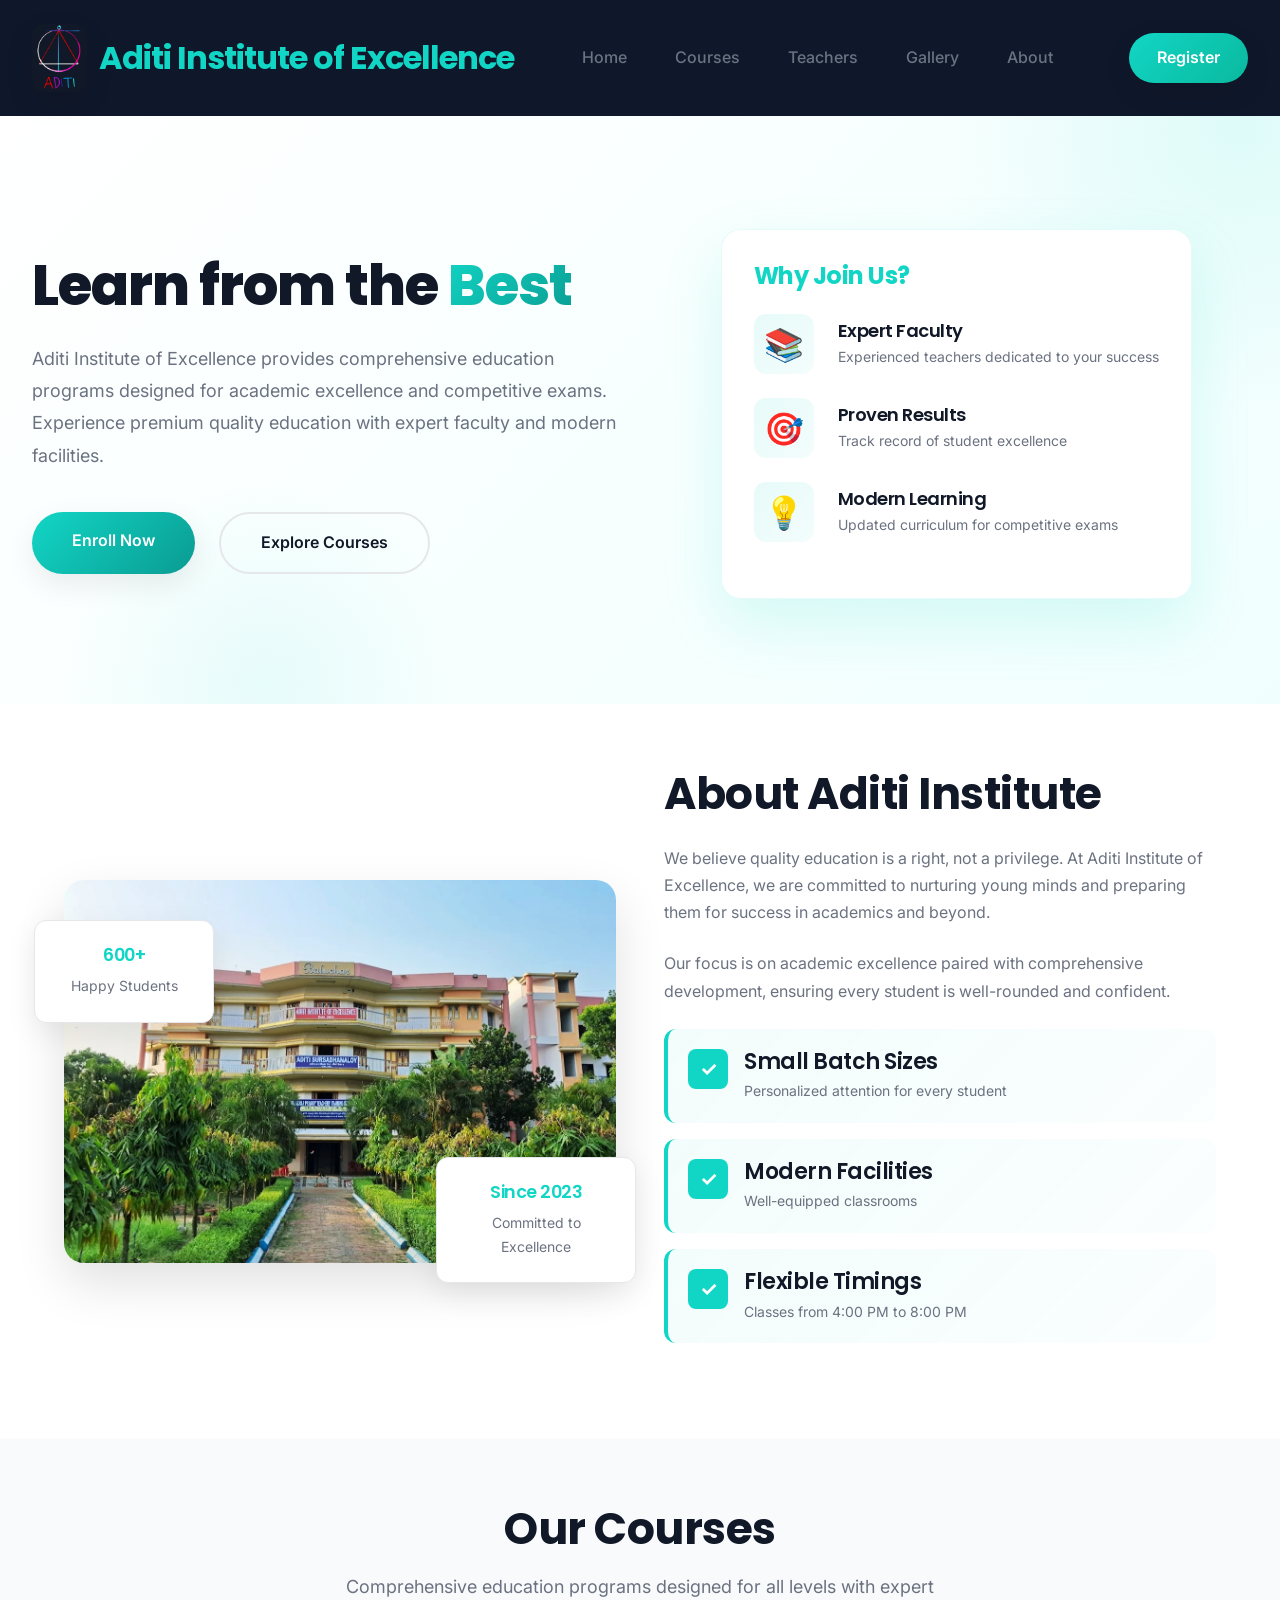
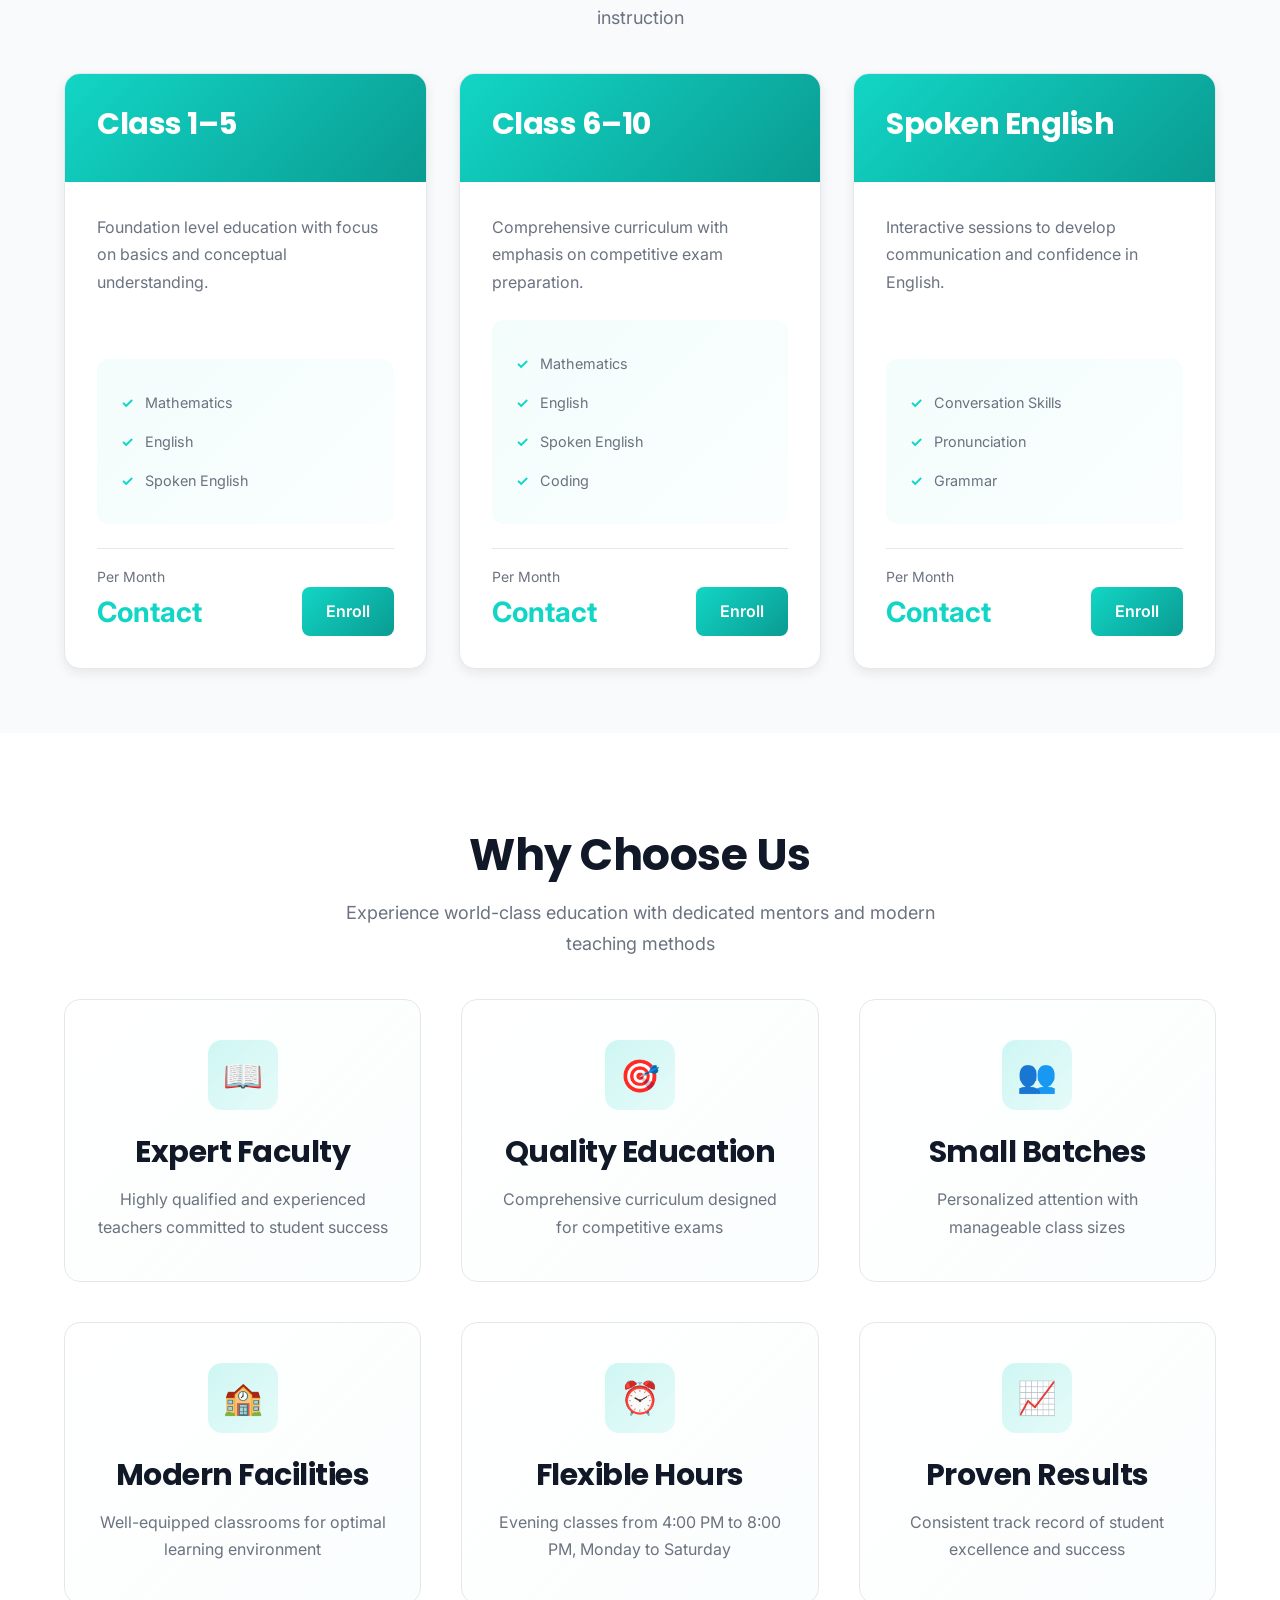
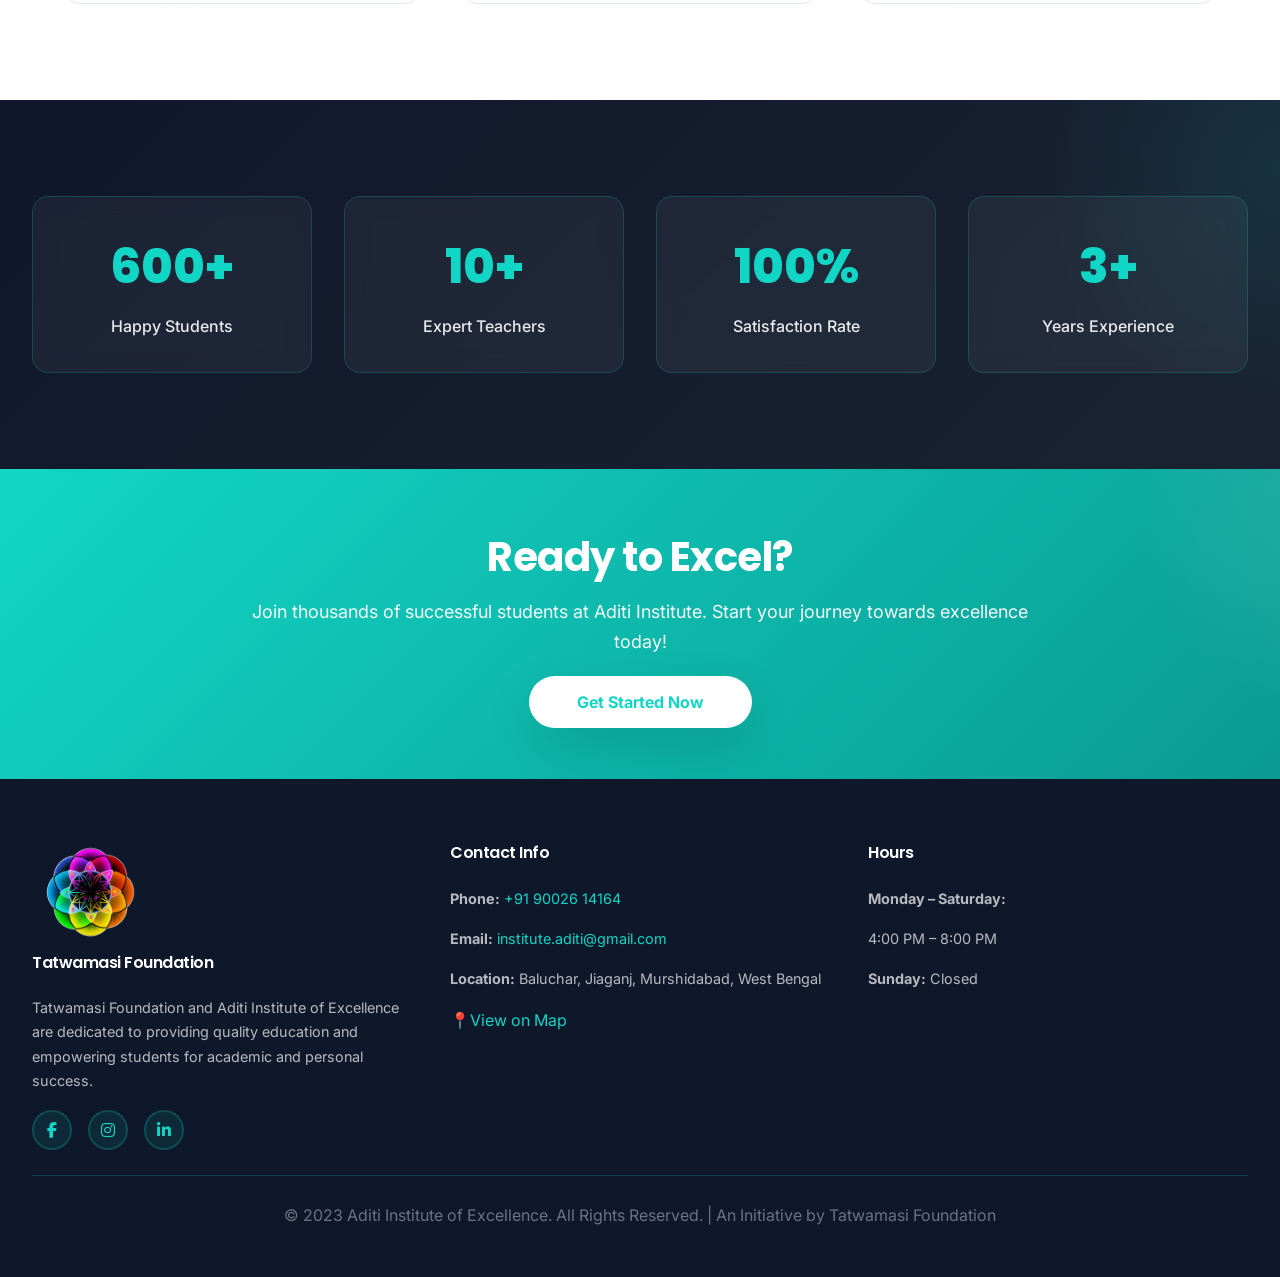
==== commit d544aa59: "Initial site" ====
--- a/index.html
+++ b/index.html
@@ -1,352 +1,352 @@
-<!DOCTYPE html>
-<html lang="en">
-<head>
-    <meta charset="UTF-8">
-    <meta name="viewport" content="width=device-width, initial-scale=1.0">
-    <title>Aditi Institute of Excellence - Premium Education Platform</title>
-    <link rel="stylesheet" href="style.css">
-    <link rel="stylesheet" href="https://cdnjs.cloudflare.com/ajax/libs/font-awesome/6.4.0/css/all.min.css">
-</head>
-<body>
-    <header class="main-header">
-        <div class="header-container">
-            <a href="index.html" class="logo">
-                <img src="images/Aditi Vidyaniketan.png" alt="Aditi Institute logo" class="logo-image">
-                <div class="logo-text">     
-                <h1>Aditi Institute of Excellence</h1>
-                </div>
-            </a>
-
-            <nav class="main-nav">
-                <div class="mobile-menu-header">
-                    <h2>Aditi Institute of Excellence</h2>
-                </div>
-                <ul class="nav-list">
-                    <li><a href="index.html">Home</a></li>
-                    <li><a href="courses.html">Courses</a></li>
-                    <li><a href="teachers.html">Teachers</a></li>
-                    <li><a href="gallery.html">Gallery</a></li>
-                    <li><a href="about.html">About</a></li>
-                    <li><a href="register.html" class="cta-nav">Register</a></li>
-                </ul>
-            </nav>
-
-            <a href="register.html" class="cta-nav desktop-cta">Register</a>
-            <button class="mobile-menu-btn">☰</button>
-        </div>
-    </header>
-
-    <main>
-        <!-- Hero Section -->
-        <section class="hero">
-            <div class="hero-content">
-                <div class="hero-text">
-                    <h1>Learn from the <span class="highlight">Best</span></h1>
-                    <p>Aditi Institute of Excellence provides comprehensive education programs designed for academic excellence and competitive exams. Experience premium quality education with expert faculty and modern facilities.</p>
-                    <div class="hero-buttons">
-                        <a href="register.html" class="btn-primary">Enroll Now</a>
-                        <a href="courses.html" class="btn-secondary">Explore Courses</a>
-                    </div>
-                </div>
-
-                <div class="hero-image">
-                    <div class="dashboard-card">
-                        <h3>Why Join Us?</h3>
-                        <div class="stat-item">
-                            <div class="stat-icon">📚</div>
-                            <div class="stat-content">
-                                <h4>Expert Faculty</h4>
-                                <p>Experienced teachers dedicated to your success</p>
-                            </div>
-                        </div>
-                        <div class="stat-item">
-                            <div class="stat-icon">🎯</div>
-                            <div class="stat-content">
-                                <h4>Proven Results</h4>
-                                <p>Track record of student excellence</p>
-                            </div>
-                        </div>
-                        <div class="stat-item">
-                            <div class="stat-icon">💡</div>
-                            <div class="stat-content">
-                                <h4>Modern Learning</h4>
-                                <p>Updated curriculum for competitive exams</p>
-                            </div>
-                        </div>
-                    </div>
-                </div>
-            </div>
-        </section>
-
-        <!-- About Section -->
-        <section class="about">
-            <div class="container">
-                <div class="about-content">
-                    <div class="about-image">
-                        <img src="images/Aditi Institute Of Excellence.jpg" alt="Our Institute">
-                        <div class="floating-card">
-                            <div class="floating-card-content">
-                                <h4>Since 2023</h4>
-                                <p>Committed to Excellence</p>
-                            </div>
-                        </div>
-                        <div class="floating-card">
-                            <div class="floating-card-content">
-                                <h4>600+</h4>
-                                <p>Happy Students</p>
-                            </div>
-                        </div>
-                    </div>
-
-                    <div class="about-text">
-                        <h2>About Aditi Institute</h2>
-                        <p>We believe quality education is a right, not a privilege. At Aditi Institute of Excellence, we are committed to nurturing young minds and preparing them for success in academics and beyond.</p>
-                        <p>Our focus is on academic excellence paired with comprehensive development, ensuring every student is well-rounded and confident.</p>
-
-                        <div class="features-list">
-                            <div class="feature-item">
-                                <div class="feature-icon">✓</div>
-                                <div class="feature-content">
-                                    <h4>Small Batch Sizes</h4>
-                                    <p>Personalized attention for every student</p>
-                                </div>
-                            </div>
-                            <div class="feature-item">
-                                <div class="feature-icon">✓</div>
-                                <div class="feature-content">
-                                    <h4>Modern Facilities</h4>
-                                    <p>Well-equipped classrooms</p>
-                                </div>
-                            </div>
-                            <div class="feature-item">
-                                <div class="feature-icon">✓</div>
-                                <div class="feature-content">
-                                    <h4>Flexible Timings</h4>
-                                    <p>Classes from 4:00 PM to 8:00 PM</p>
-                                </div>
-                            </div>
-                        </div>
-                    </div>
-                </div>
-            </div>
-        </section>
-
-        <!-- Courses Section -->
-        <section class="courses">
-            <div class="container">
-                <div class="section-header">
-                    <h2>Our Courses</h2>
-                    <p>Comprehensive education programs designed for all levels with expert instruction</p>
-                </div>
-
-                <div class="courses-container">
-                    <div class="courses-grid">
-                        <div class="course-card">
-                            <div class="course-header">
-                                <h3>Class 1–5</h3>
-                            </div>
-                            <div class="course-body">
-                                <p>Foundation level education with focus on basics and conceptual understanding.</p>
-                                <div class="course-highlights">
-                                    <ul class="course-list">
-                                        <li>Mathematics</li>
-                                        <li>English</li>
-                                        <li>Spoken English</li>
-                                    </ul>
-                                </div>
-                                <div class="course-footer">
-                                    <div class="course-price">
-                                        <p>Per Month</p>
-                                        <p class="price">Contact</p>
-                                    </div>
-                                    <a href="register.html" class="course-btn">Enroll</a>
-                                </div>
-                            </div>
-                        </div>
-
-                        <div class="course-card">
-                            <div class="course-header">
-                                <h3>Class 6–10</h3>
-                            </div>
-                            <div class="course-body">
-                                <p>Comprehensive curriculum with emphasis on competitive exam preparation.</p>
-                                <div class="course-highlights">
-                                    <ul class="course-list">
-                                        <li>Mathematics</li>
-                                        <li>English</li>
-                                        <li>Spoken English</li>
-                                        <li>Coding</li>
-                                    </ul>
-                                </div>
-                                <div class="course-footer">
-                                    <div class="course-price">
-                                        <p>Per Month</p>
-                                        <p class="price">Contact</p>
-                                    </div>
-                                    <a href="register.html" class="course-btn">Enroll</a>
-                                </div>
-                            </div>
-                        </div>
-
-                        <div class="course-card">
-                            <div class="course-header">
-                                <h3>Spoken English</h3>
-                            </div>
-                            <div class="course-body">
-                                <p>Interactive sessions to develop communication and confidence in English.</p>
-                                <div class="course-highlights">
-                                    <ul class="course-list">
-                                        <li>Conversation Skills</li>
-                                        <li>Pronunciation</li>
-                                        <li>Grammar</li>
-                                    </ul>
-                                </div>
-                                <div class="course-footer">
-                                    <div class="course-price">
-                                        <p>Per Month</p>
-                                        <p class="price">Contact</p>
-                                    </div>
-                                    <a href="register.html" class="course-btn">Enroll</a>
-                                </div>
-                            </div>
-                        </div>
-                    </div>
-                </div>
-            </div>
-        </section>
-
-        <!-- Features Section -->
-        <section class="features">
-            <div class="container">
-                <div class="section-header">
-                    <h2>Why Choose Us</h2>
-                    <p>Experience world-class education with dedicated mentors and modern teaching methods</p>
-                </div>
-
-                <div class="features-grid">
-                    <div class="feature-card">
-                        <div class="feature-card-icon">📖</div>
-                        <h3>Expert Faculty</h3>
-                        <p>Highly qualified and experienced teachers committed to student success</p>
-                    </div>
-                    <div class="feature-card">
-                        <div class="feature-card-icon">🎯</div>
-                        <h3>Quality Education</h3>
-                        <p>Comprehensive curriculum designed for competitive exams</p>
-                    </div>
-                    <div class="feature-card">
-                        <div class="feature-card-icon">👥</div>
-                        <h3>Small Batches</h3>
-                        <p>Personalized attention with manageable class sizes</p>
-                    </div>
-                    <div class="feature-card">
-                        <div class="feature-card-icon">🏫</div>
-                        <h3>Modern Facilities</h3>
-                        <p>Well-equipped classrooms for optimal learning environment</p>
-                    </div>
-                    <div class="feature-card">
-                        <div class="feature-card-icon">⏰</div>
-                        <h3>Flexible Hours</h3>
-                        <p>Evening classes from 4:00 PM to 8:00 PM, Monday to Saturday</p>
-                    </div>
-                    <div class="feature-card">
-                        <div class="feature-card-icon">📈</div>
-                        <h3>Proven Results</h3>
-                        <p>Consistent track record of student excellence and success</p>
-                    </div>
-                </div>
-            </div>
-        </section>
-
-        <!-- Statistics Section -->
-        <section class="statistics">
-            <div class="stats-container">
-                <div class="stats-grid">
-                    <div class="stat-card">
-                        <div class="stat-number">600+</div>
-                        <div class="stat-label">Happy Students</div>
-                    </div>
-                    <div class="stat-card">
-                        <div class="stat-number">10+</div>
-                        <div class="stat-label">Expert Teachers</div>
-                    </div>
-                    <div class="stat-card">
-                        <div class="stat-number">100%</div>
-                        <div class="stat-label">Satisfaction Rate</div>
-                    </div>
-                    <div class="stat-card">
-                        <div class="stat-number">3+</div>
-                        <div class="stat-label">Years Experience</div>
-                    </div>
-                </div>
-            </div>
-        </section>
-
-        <!-- CTA Banner Section -->
-        <section class="cta-banner">
-            <div class="cta-content">
-                <h2>Ready to Excel?</h2>
-                <p>Join thousands of successful students at Aditi Institute. Start your journey towards excellence today!</p>
-                <a href="register.html" class="cta-button">Get Started Now</a>
-            </div>
-        </section>
-    </main>
-    <footer class="main-footer">
-        <div class="footer-container">
-            <div class="footer-content">
-                <div class="footer-section">
-                    <img src="images/Tatwamasi Foundation.png" alt="Tatwamasi Foundation logo" class="footer-logo">
-                    <h4>Tatwamasi Foundation</h4>
-                    <p>Tatwamasi Foundation and Aditi Institute of Excellence are dedicated to providing quality education and empowering students for academic and personal success.</p>
-                    <div class="social-links">
-                        <a href="https://www.facebook.com/p/Tatwamasi-Foundation-100087963862743/" title="Facebook" target="_blank"><i class="fab fa-facebook-f"></i></a>
-                        <a href="https://www.instagram.com/tatwamasi.foundation/" title="Instagram" target="_blank"><i class="fab fa-instagram"></i></a>
-                        <a href="https://www.linkedin.com/company/tatwamasi-foundation-ngo?trk=public_profile_topcard-current-company" title="LinkedIn" target="_blank"><i class="fab fa-linkedin-in"></i></a>
-                    </div>
-                </div>
-
-                <div class="footer-section">
-                    <h4>Contact Info</h4>
-                    <p><strong>Phone:</strong> <a href="tel:+919002614164">+91 90026 14164</a></p>
-                    <p><strong>Email:</strong> <a href="mailto:institute.aditi@gmail.com">institute.aditi@gmail.com</a></p>
-                    <p><strong>Location:</strong> Baluchar, Jiaganj, Murshidabad, West Bengal</p>
-                    <a href="https://maps.app.goo.gl/7A74sJCM7ui7Qj1f8" target="_blank" class="map-link">📍View on Map</a>
-                </div>
-
-                <div class="footer-section">
-                    <h4>Hours</h4>
-                    <p><strong>Monday – Saturday:</strong></p>
-                    <p>4:00 PM – 8:00 PM</p>
-                    <p><strong>Sunday:</strong> Closed</p>
-                </div>
-            </div>
-
-            <div class="footer-bottom">
-                <p>&copy; 2023 Aditi Institute of Excellence. All Rights Reserved. | An Initiative by Tatwamasi Foundation</p>
-            </div>
-        </div>
-    </footer>
-
-    <script>
-        // Navbar scroll effect
-        window.addEventListener('scroll', function() {
-            const header = document.querySelector('.main-header');
-            if (window.scrollY > 50) {
-                header.classList.add('scrolled');
-            } else {
-                header.classList.remove('scrolled');
-            }
-        });
-
-        // Mobile menu toggle
-        const mobileMenuBtn = document.querySelector('.mobile-menu-btn');
-        const mainNav = document.querySelector('.main-nav');
-        
-        if (mobileMenuBtn) {
-            mobileMenuBtn.addEventListener('click', function() {
-                mainNav.classList.toggle('active');
-            });
-        }
-    </script>
-</body>
-</html>
+<!DOCTYPE html>
+<html lang="en">
+<head>
+    <meta charset="UTF-8">
+    <meta name="viewport" content="width=device-width, initial-scale=1.0">
+    <title>Aditi Institute of Excellence - Premium Education Platform</title>
+    <link rel="stylesheet" href="style.css">
+    <link rel="stylesheet" href="https://cdnjs.cloudflare.com/ajax/libs/font-awesome/6.4.0/css/all.min.css">
+</head>
+<body>
+    <header class="main-header">
+        <div class="header-container">
+            <a href="index.html" class="logo">
+                <img src="images/Aditi Vidyaniketan.png" alt="Aditi Institute logo" class="logo-image">
+                <div class="logo-text">     
+                <h1>Aditi Institute of Excellence</h1>
+                </div>
+            </a>
+
+            <nav class="main-nav">
+                <div class="mobile-menu-header">
+                    <h2>Aditi Institute of Excellence</h2>
+                </div>
+                <ul class="nav-list">
+                    <li><a href="index.html">Home</a></li>
+                    <li><a href="courses.html">Courses</a></li>
+                    <li><a href="teachers.html">Teachers</a></li>
+                    <li><a href="gallery.html">Gallery</a></li>
+                    <li><a href="about.html">About</a></li>
+                    <li><a href="register.html" class="cta-nav">Register</a></li>
+                </ul>
+            </nav>
+
+            <a href="register.html" class="cta-nav desktop-cta">Register</a>
+            <button class="mobile-menu-btn">☰</button>
+        </div>
+    </header>
+
+    <main>
+        <!-- Hero Section -->
+        <section class="hero">
+            <div class="hero-content">
+                <div class="hero-text">
+                    <h1>Learn from the <span class="highlight">Best</span></h1>
+                    <p>Aditi Institute of Excellence provides comprehensive education programs designed for academic excellence and competitive exams. Experience premium quality education with expert faculty and modern facilities.</p>
+                    <div class="hero-buttons">
+                        <a href="register.html" class="btn-primary">Enroll Now</a>
+                        <a href="courses.html" class="btn-secondary">Explore Courses</a>
+                    </div>
+                </div>
+
+                <div class="hero-image">
+                    <div class="dashboard-card">
+                        <h3>Why Join Us?</h3>
+                        <div class="stat-item">
+                            <div class="stat-icon">📚</div>
+                            <div class="stat-content">
+                                <h4>Expert Faculty</h4>
+                                <p>Experienced teachers dedicated to your success</p>
+                            </div>
+                        </div>
+                        <div class="stat-item">
+                            <div class="stat-icon">🎯</div>
+                            <div class="stat-content">
+                                <h4>Proven Results</h4>
+                                <p>Track record of student excellence</p>
+                            </div>
+                        </div>
+                        <div class="stat-item">
+                            <div class="stat-icon">💡</div>
+                            <div class="stat-content">
+                                <h4>Modern Learning</h4>
+                                <p>Updated curriculum for competitive exams</p>
+                            </div>
+                        </div>
+                    </div>
+                </div>
+            </div>
+        </section>
+
+        <!-- About Section -->
+        <section class="about">
+            <div class="container">
+                <div class="about-content">
+                    <div class="about-image">
+                        <img src="images/Aditi Institute Of Excellence.jpg" alt="Our Institute">
+                        <div class="floating-card">
+                            <div class="floating-card-content">
+                                <h4>Since 2023</h4>
+                                <p>Committed to Excellence</p>
+                            </div>
+                        </div>
+                        <div class="floating-card">
+                            <div class="floating-card-content">
+                                <h4>600+</h4>
+                                <p>Happy Students</p>
+                            </div>
+                        </div>
+                    </div>
+
+                    <div class="about-text">
+                        <h2>About Aditi Institute</h2>
+                        <p>We believe quality education is a right, not a privilege. At Aditi Institute of Excellence, we are committed to nurturing young minds and preparing them for success in academics and beyond.</p>
+                        <p>Our focus is on academic excellence paired with comprehensive development, ensuring every student is well-rounded and confident.</p>
+
+                        <div class="features-list">
+                            <div class="feature-item">
+                                <div class="feature-icon">✓</div>
+                                <div class="feature-content">
+                                    <h4>Small Batch Sizes</h4>
+                                    <p>Personalized attention for every student</p>
+                                </div>
+                            </div>
+                            <div class="feature-item">
+                                <div class="feature-icon">✓</div>
+                                <div class="feature-content">
+                                    <h4>Modern Facilities</h4>
+                                    <p>Well-equipped classrooms</p>
+                                </div>
+                            </div>
+                            <div class="feature-item">
+                                <div class="feature-icon">✓</div>
+                                <div class="feature-content">
+                                    <h4>Flexible Timings</h4>
+                                    <p>Classes from 4:00 PM to 8:00 PM</p>
+                                </div>
+                            </div>
+                        </div>
+                    </div>
+                </div>
+            </div>
+        </section>
+
+        <!-- Courses Section -->
+        <section class="courses">
+            <div class="container">
+                <div class="section-header">
+                    <h2>Our Courses</h2>
+                    <p>Comprehensive education programs designed for all levels with expert instruction</p>
+                </div>
+
+                <div class="courses-container">
+                    <div class="courses-grid">
+                        <div class="course-card">
+                            <div class="course-header">
+                                <h3>Class 1–5</h3>
+                            </div>
+                            <div class="course-body">
+                                <p>Foundation level education with focus on basics and conceptual understanding.</p>
+                                <div class="course-highlights">
+                                    <ul class="course-list">
+                                        <li>Mathematics</li>
+                                        <li>English</li>
+                                        <li>Spoken English</li>
+                                    </ul>
+                                </div>
+                                <div class="course-footer">
+                                    <div class="course-price">
+                                        <p>Per Month</p>
+                                        <p class="price">Contact</p>
+                                    </div>
+                                    <a href="register.html" class="course-btn">Enroll</a>
+                                </div>
+                            </div>
+                        </div>
+
+                        <div class="course-card">
+                            <div class="course-header">
+                                <h3>Class 6–10</h3>
+                            </div>
+                            <div class="course-body">
+                                <p>Comprehensive curriculum with emphasis on competitive exam preparation.</p>
+                                <div class="course-highlights">
+                                    <ul class="course-list">
+                                        <li>Mathematics</li>
+                                        <li>English</li>
+                                        <li>Spoken English</li>
+                                        <li>Coding</li>
+                                    </ul>
+                                </div>
+                                <div class="course-footer">
+                                    <div class="course-price">
+                                        <p>Per Month</p>
+                                        <p class="price">Contact</p>
+                                    </div>
+                                    <a href="register.html" class="course-btn">Enroll</a>
+                                </div>
+                            </div>
+                        </div>
+
+                        <div class="course-card">
+                            <div class="course-header">
+                                <h3>Spoken English</h3>
+                            </div>
+                            <div class="course-body">
+                                <p>Interactive sessions to develop communication and confidence in English.</p>
+                                <div class="course-highlights">
+                                    <ul class="course-list">
+                                        <li>Conversation Skills</li>
+                                        <li>Pronunciation</li>
+                                        <li>Grammar</li>
+                                    </ul>
+                                </div>
+                                <div class="course-footer">
+                                    <div class="course-price">
+                                        <p>Per Month</p>
+                                        <p class="price">Contact</p>
+                                    </div>
+                                    <a href="register.html" class="course-btn">Enroll</a>
+                                </div>
+                            </div>
+                        </div>
+                    </div>
+                </div>
+            </div>
+        </section>
+
+        <!-- Features Section -->
+        <section class="features">
+            <div class="container">
+                <div class="section-header">
+                    <h2>Why Choose Us</h2>
+                    <p>Experience world-class education with dedicated mentors and modern teaching methods</p>
+                </div>
+
+                <div class="features-grid">
+                    <div class="feature-card">
+                        <div class="feature-card-icon">📖</div>
+                        <h3>Expert Faculty</h3>
+                        <p>Highly qualified and experienced teachers committed to student success</p>
+                    </div>
+                    <div class="feature-card">
+                        <div class="feature-card-icon">🎯</div>
+                        <h3>Quality Education</h3>
+                        <p>Comprehensive curriculum designed for competitive exams</p>
+                    </div>
+                    <div class="feature-card">
+                        <div class="feature-card-icon">👥</div>
+                        <h3>Small Batches</h3>
+                        <p>Personalized attention with manageable class sizes</p>
+                    </div>
+                    <div class="feature-card">
+                        <div class="feature-card-icon">🏫</div>
+                        <h3>Modern Facilities</h3>
+                        <p>Well-equipped classrooms for optimal learning environment</p>
+                    </div>
+                    <div class="feature-card">
+                        <div class="feature-card-icon">⏰</div>
+                        <h3>Flexible Hours</h3>
+                        <p>Evening classes from 4:00 PM to 8:00 PM, Monday to Saturday</p>
+                    </div>
+                    <div class="feature-card">
+                        <div class="feature-card-icon">📈</div>
+                        <h3>Proven Results</h3>
+                        <p>Consistent track record of student excellence and success</p>
+                    </div>
+                </div>
+            </div>
+        </section>
+
+        <!-- Statistics Section -->
+        <section class="statistics">
+            <div class="stats-container">
+                <div class="stats-grid">
+                    <div class="stat-card">
+                        <div class="stat-number">600+</div>
+                        <div class="stat-label">Happy Students</div>
+                    </div>
+                    <div class="stat-card">
+                        <div class="stat-number">10+</div>
+                        <div class="stat-label">Expert Teachers</div>
+                    </div>
+                    <div class="stat-card">
+                        <div class="stat-number">100%</div>
+                        <div class="stat-label">Satisfaction Rate</div>
+                    </div>
+                    <div class="stat-card">
+                        <div class="stat-number">3+</div>
+                        <div class="stat-label">Years Experience</div>
+                    </div>
+                </div>
+            </div>
+        </section>
+
+        <!-- CTA Banner Section -->
+        <section class="cta-banner">
+            <div class="cta-content">
+                <h2>Ready to Excel?</h2>
+                <p>Join thousands of successful students at Aditi Institute. Start your journey towards excellence today!</p>
+                <a href="register.html" class="cta-button">Get Started Now</a>
+            </div>
+        </section>
+    </main>
+    <footer class="main-footer">
+        <div class="footer-container">
+            <div class="footer-content">
+                <div class="footer-section">
+                    <img src="images/Tatwamasi Foundation.png" alt="Tatwamasi Foundation logo" class="footer-logo">
+                    <h4>Tatwamasi Foundation</h4>
+                    <p>Tatwamasi Foundation and Aditi Institute of Excellence are dedicated to providing quality education and empowering students for academic and personal success.</p>
+                    <div class="social-links">
+                        <a href="https://www.facebook.com/p/Tatwamasi-Foundation-100087963862743/" title="Facebook" target="_blank"><i class="fab fa-facebook-f"></i></a>
+                        <a href="https://www.instagram.com/tatwamasi.foundation/" title="Instagram" target="_blank"><i class="fab fa-instagram"></i></a>
+                        <a href="https://www.linkedin.com/company/tatwamasi-foundation-ngo?trk=public_profile_topcard-current-company" title="LinkedIn" target="_blank"><i class="fab fa-linkedin-in"></i></a>
+                    </div>
+                </div>
+
+                <div class="footer-section">
+                    <h4>Contact Info</h4>
+                    <p><strong>Phone:</strong> <a href="tel:+919002614164">+91 90026 14164</a></p>
+                    <p><strong>Email:</strong> <a href="mailto:institute.aditi@gmail.com">institute.aditi@gmail.com</a></p>
+                    <p><strong>Location:</strong> Baluchar, Jiaganj, Murshidabad, West Bengal</p>
+                    <a href="https://maps.app.goo.gl/7A74sJCM7ui7Qj1f8" target="_blank" class="map-link">📍View on Map</a>
+                </div>
+
+                <div class="footer-section">
+                    <h4>Hours</h4>
+                    <p><strong>Monday – Saturday:</strong></p>
+                    <p>4:00 PM – 8:00 PM</p>
+                    <p><strong>Sunday:</strong> Closed</p>
+                </div>
+            </div>
+
+            <div class="footer-bottom">
+                <p>&copy; 2023 Aditi Institute of Excellence. All Rights Reserved. | An Initiative by Tatwamasi Foundation</p>
+            </div>
+        </div>
+    </footer>
+
+    <script>
+        // Navbar scroll effect
+        window.addEventListener('scroll', function() {
+            const header = document.querySelector('.main-header');
+            if (window.scrollY > 50) {
+                header.classList.add('scrolled');
+            } else {
+                header.classList.remove('scrolled');
+            }
+        });
+
+        // Mobile menu toggle
+        const mobileMenuBtn = document.querySelector('.mobile-menu-btn');
+        const mainNav = document.querySelector('.main-nav');
+        
+        if (mobileMenuBtn) {
+            mobileMenuBtn.addEventListener('click', function() {
+                mainNav.classList.toggle('active');
+            });
+        }
+    </script>
+</body>
+</html>
--- a/style.css
+++ b/style.css
@@ -1,2189 +1,2189 @@
-﻿/* ========================================
-   MODERN PREMIUM EDUCATIONAL WEBSITE CSS
-   Inspired by CourseHub & High-End EdTech
-   ======================================== */
-
-/* Import Google Fonts */
-@import url('https://fonts.googleapis.com/css2?family=Poppins:wght@300;400;500;600;700;800&family=Inter:wght@300;400;500;600;700&display=swap');
-
-/* ========================================
-   1. ROOT VARIABLES & GLOBAL STYLES
-   ======================================== */
-
-:root {
-  /* Color Palette */
-  --primary-color: #12d6c5;
-  --primary-dark: #0a9b92;
-  --secondary-color: #0f172a;
-  --bg-light: #f8fafc;
-  --bg-white: #ffffff;
-  --text-dark: #111827;
-  --text-light: #6b7280;
-  --gray-light: #e5e7eb;
-  --gray-medium: #d1d5db;
-  --white: #ffffff;
-  
-  /* Shadows */
-  --shadow-sm: 0 4px 12px rgba(0, 0, 0, 0.08);
-  --shadow-md: 0 10px 30px rgba(0, 0, 0, 0.08);
-  --shadow-lg: 0 20px 50px rgba(0, 0, 0, 0.12);
-  --shadow-xl: 0 25px 60px rgba(18, 214, 197, 0.15);
-  
-  /* Transitions */
-  --transition: all 0.3s ease;
-  --transition-fast: all 0.2s ease;
-}
-
-* {
-  margin: 0;
-  padding: 0;
-  box-sizing: border-box;
-}
-
-html {
-  scroll-behavior: smooth;
-}
-
-body {
-  font-family: 'Inter', 'Poppins', sans-serif;
-  background-color: var(--bg-light);
-  color: var(--text-dark);
-  line-height: 1.6;
-  font-weight: 400;
-  -webkit-font-smoothing: antialiased;
-}
-
-/* ========================================
-   2. TYPOGRAPHY
-   ======================================== */
-
-h1, h2, h3, h4, h5, h6 {
-  font-family: 'Poppins', sans-serif;
-  font-weight: 700;
-  line-height: 1.2;
-  color: var(--text-dark);
-  letter-spacing: -0.5px;
-}
-
-h1 {
-  font-size: clamp(2rem, 8vw, 3.5rem);
-  font-weight: 800;
-  letter-spacing: -1px;
-}
-
-h2 {
-  font-size: clamp(1.75rem, 6vw, 2.75rem);
-  font-weight: 700;
-  margin-bottom: 1rem;
-}
-
-h3 {
-  font-size: clamp(1.375rem, 5vw, 1.875rem);
-  font-weight: 700;
-  margin-bottom: 0.75rem;
-}
-
-h4 {
-  font-size: clamp(1.125rem, 4vw, 1.375rem);
-  font-weight: 600;
-  margin-bottom: 0.5rem;
-}
-
-h5 {
-  font-size: clamp(1rem, 3.5vw, 1.125rem);
-  font-weight: 600;
-}
-
-p {
-  font-size: clamp(0.875rem, 2.5vw, 1rem);
-  line-height: 1.7;
-  color: var(--text-light);
-  margin-bottom: 1rem;
-}
-
-a {
-  color: var(--primary-color);
-  text-decoration: none;
-  transition: var(--transition);
-}
-
-a:hover {
-  color: var(--primary-dark);
-}
-
-.container {
-  max-width: 1280px;
-  margin: 0 auto;
-  padding: 0 clamp(1rem, 5vw, 2rem);
-}
-
-/* ========================================
-   3. NAVBAR & HEADER
-   ======================================== */
-
-.main-header {
-  background: var(--secondary-color);
-  position: sticky;
-  top: 0;
-  z-index: 1000;
-  transition: var(--transition);
-  padding: clamp(0.75rem, 2vw, 1.5rem) clamp(1rem, 5vw, 2rem);
-}
-
-.main-header.scrolled {
-  background: rgba(255, 255, 255, 0.95);
-  backdrop-filter: blur(10px);
-  box-shadow: var(--shadow-sm);
-  padding: 1rem 2rem;
-}
-
-.header-container {
-  max-width: 1280px;
-  margin: 0 auto;
-  display: flex;
-  justify-content: space-between;
-  align-items: center;
-  gap: clamp(0.5rem, 3vw, 2rem);
-}
-
-.logo {
-  display: flex;
-  align-items: center;
-  gap: 0.75rem;
-  text-decoration: none;
-  flex-shrink: 0;
-}
-
-.logo-img {
-  width: clamp(40px, 8vw, 52px);
-  height: clamp(40px, 8vw, 52px);
-  border-radius: 14px;
-  background: linear-gradient(135deg, var(--primary-color), var(--primary-dark));
-  padding: 8px;
-  display: flex;
-  align-items: center;
-  justify-content: center;
-  font-weight: 700;
-  color: white;
-  font-size: clamp(1rem, 2vw, 1.5rem);
-  box-shadow: var(--shadow-md);
-  transition: var(--transition);
-}
-
-/* Image-based logo (replaces text 'A') */
-.logo-image {
-  width: clamp(40px, 8vw, 55px);
-  height: clamp(50px, 10vw, 68px);
-  border-radius: 12px;
-  object-fit: cover;
-  box-shadow: var(--shadow-md);
-  display: inline-block;
-  background: #111827;
-}
-
-/* Footer partner logo */
-.footer-logo {
-  width: 120px;
-  height: auto;
-  display: block;
-  margin-bottom: 0.75rem;
-}
-
-.logo:hover .logo-img {
-  transform: translateY(-3px);
-  box-shadow: var(--shadow-lg);
-}
-
-.logo-text {
-  display: flex;
-  flex-direction: column;
-  gap: 0.5rem;
-}
-
-.logo-text h1 {
-  font-size: clamp(1.2rem, 4vw, 2rem);
-  margin: 0;
-  color: var(--primary-color);
-  font-weight: 700;
-  line-height: 1.2;
-}
-
-.logo-text p {
-  font-size: clamp(0.6rem, 1.5vw, 0.75rem);
-  margin: 0;
-  color: var(--primary-color);
-  font-weight: 600;
-  letter-spacing: 0.5px;
-}
-
-.main-nav {
-  flex: 1;
-}
-
-/* Mobile-only header inside the hamburger menu - hide on desktop */
-.mobile-menu-header {
-  display: none;
-}
-
-.nav-list {
-  display: flex;
-  list-style: none;
-  gap: 0.5rem;
-  justify-content: center;
-  flex-wrap: wrap;
-}
-
-.nav-list a {
-  display: block;
-  padding: clamp(0.5rem, 1.5vw, 0.75rem) clamp(0.75rem, 2vw, 1.25rem);
-  color: var(--text-light);
-  font-weight: 500;
-  border-radius: 8px;
-  transition: var(--transition);
-  position: relative;
-  font-size: clamp(0.85rem, 2vw, 1rem);
-}
-
-.nav-list a::after {
-  content: '';
-  position: absolute;
-  bottom: 0;
-  left: 50%;
-  width: 0;
-  height: 2px;
-  background: var(--primary-color);
-  transition: var(--transition);
-  transform: translateX(-50%);
-}
-
-.nav-list a:hover {
-  color: var(--primary-color);
-}
-
-.nav-list a:hover::after {
-  width: 80%;
-}
-
-.cta-nav {
-  display: inline-block;
-  padding: clamp(0.5rem, 1.5vw, 0.75rem) clamp(1rem, 3vw, 1.75rem);
-  background: linear-gradient(135deg, var(--primary-color), #0ab99e);
-  color: white;
-  border-radius: 50px;
-  font-weight: 600;
-  box-shadow: var(--shadow-md);
-  transition: var(--transition);
-  font-size: clamp(0.8rem, 2vw, 1rem);
-}
-
-.cta-nav:hover {
-  transform: translateY(-2px);
-  box-shadow: var(--shadow-lg);
-  color: white;
-}
-
-/* Hide the in-nav Register link on desktop and show desktop CTA only on larger screens */
-.nav-list a.cta-nav {
-  display: none;
-}
-
-.desktop-cta {
-  display: inline-block;
-}
-
-/* ========================================
-   4. MOBILE HAMBURGER MENU
-   ======================================== */
-
-.mobile-menu-btn {
-  display: none;
-  background: none;
-  border: none;
-  color: whitesmoke;
-  font-size: 1.5rem;
-  cursor: pointer;
-  transition: var(--transition);
-  z-index: 1001;
-}
-
-.mobile-menu-btn:hover {
-  color: var(--primary-color);
-}
-
-/* When header becomes light (scrolled), make hamburger dark for contrast */
-.main-header.scrolled .mobile-menu-btn {
-  color: var(--text-dark);
-}
-
-@media (max-width: 768px) {
-  .mobile-menu-btn {
-    display: block;
-  }
-
-  .desktop-cta {
-    display: none;
-  }
-
-  .main-nav {
-    display: none;
-    position: absolute;
-    top: 100%;
-    left: 0;
-    right: 0;
-    background: var(--white);
-    padding: 0;
-    flex-direction: column;
-    box-shadow: var(--shadow-md);
-  }
-
-  .main-nav.active {
-    display: flex;
-  }
-
-  .mobile-menu-header {
-    padding: clamp(1rem, 3vw, 1.5rem) clamp(1rem, 3vw, 2rem);
-    border-bottom: 2px solid var(--primary-color);
-    background: linear-gradient(135deg, var(--secondary-color), #1a2332);
-    display: none; /* hide inside hamburger to avoid duplicate institute name */
-  }
-
-  .mobile-menu-header h2 {
-    color: white;
-    font-size: clamp(1rem, 3vw, 1.25rem);
-    margin: 0;
-  }
-
-  .nav-list {
-    flex-direction: column;
-    gap: 0;
-    width: 100%;
-    padding: clamp(1rem, 3vw, 2rem);
-  }
-
-  .nav-list li {
-    margin-bottom: 0.75rem;
-  }
-
-  .nav-list a {
-    display: block;
-    padding: clamp(0.75rem, 2vw, 1rem);
-    border-radius: 8px;
-  }
-
-  .nav-list a.cta-nav {
-    display: inline-block;
-    width: 100%;
-    text-align: center;
-    margin-top: 1rem;
-    padding: clamp(0.6rem, 2vw, 0.85rem) clamp(1rem, 3vw, 1.75rem);
-    background: linear-gradient(135deg, var(--primary-color), #0ab99e);
-    color: white;
-    border-radius: 50px;
-    font-weight: 600;
-  }
-}
-
-/* ========================================
-   5. HERO SECTION
-   ======================================== */
-
-.hero {
-  background: linear-gradient(135deg, var(--bg-white) 0%, #f0fffe 100%);
-  padding: clamp(2rem, 6vw, 3rem) clamp(1rem, 5vw, 2rem) clamp(1.5rem, 5vw, 2.5rem);
-  min-height: auto;
-  display: flex;
-  align-items: center;
-  position: relative;
-  overflow: hidden;
-}
-
-.hero::before {
-  content: '';
-  position: absolute;
-  top: -50%;
-  right: -20%;
-  width: 600px;
-  height: 600px;
-  background: radial-gradient(circle, rgba(18, 214, 197, 0.1) 0%, transparent 70%);
-  border-radius: 50%;
-  animation: float 6s ease-in-out infinite;
-}
-
-.hero::after {
-  content: '';
-  position: absolute;
-  bottom: -30%;
-  left: 5%;
-  width: 400px;
-  height: 400px;
-  background: radial-gradient(circle, rgba(18, 214, 197, 0.08) 0%, transparent 70%);
-  border-radius: 50%;
-  animation: float 8s ease-in-out infinite reverse;
-}
-
-@keyframes float {
-  0%, 100% {
-    transform: translateY(0px);
-  }
-  50% {
-    transform: translateY(20px);
-  }
-}
-
-.hero-content {
-  max-width: 1280px;
-  margin: 0 auto;
-  display: grid;
-  grid-template-columns: 1fr 1fr;
-  gap: clamp(1.5rem, 4vw, 3rem);
-  align-items: center;
-  position: relative;
-  z-index: 1;
-}
-
-.hero-text h1 {
-  font-size: clamp(1.75rem, 7vw, 3.5rem);
-  line-height: 1.15;
-  margin-bottom: clamp(1rem, 3vw, 1.5rem);
-  color: var(--text-dark);
-}
-
-.hero-text h1 .highlight {
-  background: linear-gradient(135deg, var(--primary-color), var(--primary-dark));
-  -webkit-background-clip: text;
-  -webkit-text-fill-color: transparent;
-  background-clip: text;
-}
-
-.hero-text p {
-  font-size: clamp(0.95rem, 3vw, 1.125rem);
-  color: var(--text-light);
-  margin-bottom: clamp(1.5rem, 4vw, 2.5rem);
-  line-height: 1.8;
-}
-
-.hero-buttons {
-  display: flex;
-  gap: 1.5rem;
-  flex-wrap: wrap;
-}
-
-.btn-primary {
-  padding: 1rem 2.5rem;
-  background: linear-gradient(135deg, var(--primary-color), var(--primary-dark));
-  color: white;
-  border: none;
-  border-radius: 50px;
-  font-weight: 600;
-  font-size: 1rem;
-  cursor: pointer;
-  transition: var(--transition);
-  box-shadow: var(--shadow-md);
-  position: relative;
-  overflow: hidden;
-}
-
-.btn-primary::before {
-  content: '';
-  position: absolute;
-  top: 0;
-  left: -100%;
-  width: 100%;
-  height: 100%;
-  background: rgba(255, 255, 255, 0.2);
-  transition: var(--transition);
-  z-index: -1;
-}
-
-.btn-primary:hover {
-  transform: translateY(-3px);
-  box-shadow: var(--shadow-lg);
-  color: white;
-}
-
-.btn-primary:hover::before {
-  left: 100%;
-}
-
-.btn-secondary {
-  padding: 1rem 2.5rem;
-  background: transparent;
-  color: var(--text-dark);
-  border: 2px solid var(--gray-light);
-  border-radius: 50px;
-  font-weight: 600;
-  font-size: 1rem;
-  cursor: pointer;
-  transition: var(--transition);
-}
-
-.btn-secondary:hover {
-  border-color: var(--primary-color);
-  color: var(--primary-color);
-  transform: translateY(-3px);
-}
-
-.hero-image {
-  position: relative;
-  display: flex;
-  align-items: center;
-  justify-content: center;
-  min-height: clamp(350px, 50vw, 500px);
-}
-
-.dashboard-card {
-  background: var(--white);
-  border-radius: 20px;
-  padding: 2rem;
-  box-shadow: var(--shadow-xl);
-  backdrop-filter: blur(10px);
-  border: 1px solid rgba(18, 214, 197, 0.1);
-  animation: slideInUp 0.8s ease-out;
-  position: relative;
-  z-index: 2;
-}
-
-@keyframes slideInUp {
-  from {
-    opacity: 0;
-    transform: translateY(30px);
-  }
-  to {
-    opacity: 1;
-    transform: translateY(0);
-  }
-}
-
-.dashboard-card h3 {
-  color: var(--primary-color);
-  margin-bottom: 1.5rem;
-  font-size: 1.5rem;
-}
-
-.stat-item {
-  display: flex;
-  gap: clamp(0.75rem, 2vw, 1.5rem);
-  margin-bottom: clamp(1rem, 2vw, 1.5rem);
-  align-items: center;
-}
-
-.stat-icon {
-  width: clamp(45px, 10vw, 60px);
-  height: clamp(45px, 10vw, 60px);
-  background: linear-gradient(135deg, rgba(18, 214, 197, 0.1), rgba(18, 214, 197, 0.05));
-  border-radius: 12px;
-  display: flex;
-  align-items: center;
-  justify-content: center;
-  font-size: clamp(1.5rem, 3vw, 2rem);
-  flex-shrink: 0;
-}
-
-.stat-content h4 {
-  color: var(--text-dark);
-  margin-bottom: 0.25rem;
-  font-size: clamp(1rem, 2vw, 1.125rem);
-}
-
-.stat-content p {
-  color: var(--text-light);
-  font-size: clamp(0.75rem, 2vw, 0.875rem);
-  margin: 0;
-}
-
-@media (max-width: 1024px) {
-  .hero-content {
-    grid-template-columns: 1fr;
-    gap: clamp(1.5rem, 3vw, 3rem);
-  }
-
-  .hero-text h1 {
-    font-size: clamp(1.75rem, 6vw, 2.5rem);
-  }
-
-  .hero-image {
-    min-height: clamp(300px, 50vw, 400px);
-  }
-}
-
-@media (max-width: 768px) {
-  .hero-image {
-    min-height: clamp(250px, 45vw, 350px);
-  }
-}
-
-@media (max-width: 480px) {
-  .hero {
-    padding: clamp(2rem, 5vw, 3rem) clamp(0.75rem, 3vw, 1.5rem);
-  }
-
-  .hero-image {
-    min-height: clamp(200px, 60vw, 300px);
-  }
-}
-
-/* ========================================
-   6. ABOUT SECTION
-   ======================================== */
-
-.about {
-  padding: clamp(2rem, 6vw, 4rem) clamp(1rem, 5vw, 2rem);
-  background: var(--white);
-}
-
-.about-content {
-  max-width: 1280px;
-  margin: 0 auto;
-  display: grid;
-  grid-template-columns: 1fr 1fr;
-  gap: clamp(1.5rem, 4vw, 3rem);
-  align-items: center;
-}
-
-.about-image {
-  position: relative;
-  max-width: 100%;
-}
-
-.about-image img {
-  width: 100%;
-  border-radius: 20px;
-  box-shadow: var(--shadow-lg);
-  display: block;
-}
-
-.floating-card {
-  position: absolute;
-  background: var(--white);
-  padding: 1.5rem;
-  border-radius: 12px;
-  box-shadow: var(--shadow-md);
-  border: 1px solid var(--gray-light);
-  animation: float 4s ease-in-out infinite;
-  z-index: 2;
-}
-
-.about-image .floating-card:nth-of-type(1) {
-  bottom: -20px;
-  right: -20px;
-  width: 200px;
-}
-
-.about-image .floating-card:nth-of-type(2) {
-  top: 40px;
-  left: -30px;
-  width: 180px;
-  animation-delay: 0.5s;
-}
-
-.floating-card-content {
-  text-align: center;
-}
-
-@media (max-width: 768px) {
-  .about-image {
-    max-width: 100%;
-  }
-
-  .floating-card {
-    position: static;
-    width: 100%;
-    max-width: 100%;
-    margin-top: clamp(0.75rem, 2vw, 1rem);
-    animation: none;
-    box-shadow: var(--shadow-sm);
-  }
-
-  .floating-card-content {
-    text-align: left;
-  }
-}
-
-
-.floating-card-content h4 {
-  color: var(--primary-color);
-  margin-bottom: clamp(0.3rem, 1vw, 0.5rem);
-  font-size: clamp(0.95rem, 2vw, 1.1rem);
-}
-
-.floating-card-content p {
-  font-size: clamp(0.75rem, 1.5vw, 0.875rem);
-  margin: 0;
-}
-
-.about-text h2 {
-  margin-bottom: clamp(1rem, 2vw, 1.5rem);
-  color: var(--text-dark);
-  font-size: clamp(1.5rem, 5vw, 2.75rem);
-}
-
-.about-text p {
-  margin-bottom: clamp(1rem, 2vw, 1.5rem);
-  color: var(--text-light);
-  font-size: clamp(0.9rem, 2vw, 1rem);
-}
-
-.features-list {
-  display: grid;
-  gap: 1rem;
-  margin-bottom: 2rem;
-}
-
-.feature-item {
-  display: flex;
-  gap: 1rem;
-  padding: 1.25rem;
-  background: linear-gradient(135deg, rgba(18, 214, 197, 0.05), rgba(18, 214, 197, 0.02));
-  border-radius: 12px;
-  border-left: 4px solid var(--primary-color);
-  transition: var(--transition);
-}
-
-.feature-item:hover {
-  background: linear-gradient(135deg, rgba(18, 214, 197, 0.1), rgba(18, 214, 197, 0.05));
-  transform: translateX(5px);
-}
-
-.feature-icon {
-  width: 40px;
-  height: 40px;
-  background: var(--primary-color);
-  border-radius: 8px;
-  display: flex;
-  align-items: center;
-  justify-content: center;
-  color: white;
-  font-weight: 700;
-  flex-shrink: 0;
-  font-size: 1.25rem;
-}
-
-.feature-content h4 {
-  color: var(--text-dark);
-  margin-bottom: 0.25rem;
-}
-
-.feature-content p {
-  color: var(--text-light);
-  font-size: 0.875rem;
-  margin: 0;
-}
-
-@media (max-width: 1024px) {
-  .about-content {
-    grid-template-columns: 1fr;
-    gap: clamp(1.5rem, 3vw, 2rem);
-  }
-}
-
-/* ========================================
-   7. COURSES SECTION
-   ======================================== */
-
-.courses {
-  padding: clamp(2rem, 6vw, 4rem) clamp(1rem, 5vw, 2rem);
-  background: var(--bg-light);
-}
-
-.section-header {
-  text-align: center;
-  margin-bottom: clamp(1.5rem, 4vw, 2.5rem);
-  max-width: 600px;
-  margin-left: auto;
-  margin-right: auto;
-}
-
-.section-header h2 {
-  color: var(--text-dark);
-  margin-bottom: clamp(0.75rem, 2vw, 1rem);
-  font-size: clamp(1.75rem, 5vw, 2.75rem);
-}
-
-.section-header p {
-  color: var(--text-light);
-  font-size: clamp(0.95rem, 2vw, 1.125rem);
-}
-
-.courses-container {
-  max-width: 1280px;
-  margin: 0 auto;
-}
-
-.courses-grid {
-  display: grid;
-  grid-template-columns: repeat(auto-fit, minmax(clamp(280px, 70vw, 320px), 1fr));
-  gap: clamp(1.5rem, 3vw, 2rem);
-}
-
-.course-card {
-  background: var(--white);
-  border-radius: 16px;
-  overflow: hidden;
-  box-shadow: var(--shadow-sm);
-  transition: var(--transition);
-  border: 1px solid var(--gray-light);
-  display: flex;
-  flex-direction: column;
-}
-
-.course-card:hover {
-  box-shadow: var(--shadow-lg);
-  transform: translateY(-8px);
-  border-color: var(--primary-color);
-}
-
-.course-header {
-  background: linear-gradient(135deg, var(--primary-color), var(--primary-dark));
-  padding: 2rem;
-  color: white;
-}
-
-.course-header h3 {
-  color: white;
-  margin-bottom: 0.5rem;
-}
-
-.course-level {
-  display: inline-block;
-  background: rgba(255, 255, 255, 0.2);
-  padding: 0.5rem 1rem;
-  border-radius: 50px;
-  font-size: 0.75rem;
-  font-weight: 600;
-  letter-spacing: 1px;
-}
-
-.course-body {
-  padding: 2rem;
-  flex: 1;
-  display: flex;
-  flex-direction: column;
-}
-
-.course-body p {
-  color: var(--text-light);
-  margin-bottom: 1.5rem;
-  flex: 1;
-}
-
-.course-highlights {
-  background: linear-gradient(135deg, rgba(18, 214, 197, 0.05), rgba(18, 214, 197, 0.02));
-  padding: 1.5rem;
-  border-radius: 12px;
-  margin-bottom: 1.5rem;
-}
-
-.course-list {
-  list-style: none;
-}
-
-.course-list li {
-  padding: 0.5rem 0;
-  padding-left: 1.5rem;
-  color: var(--text-light);
-  position: relative;
-  font-size: 0.9rem;
-}
-
-.course-list li::before {
-  content: '✓';
-  position: absolute;
-  left: 0;
-  color: var(--primary-color);
-  font-weight: 700;
-}
-
-.course-footer {
-  display: flex;
-  gap: 1rem;
-  padding-top: 1rem;
-  border-top: 1px solid var(--gray-light);
-}
-
-.course-price {
-  flex: 1;
-}
-
-.course-price p {
-  margin: 0;
-  font-size: 0.875rem;
-  color: var(--text-light);
-}
-
-.course-price .price {
-  font-size: 1.75rem;
-  color: var(--primary-color);
-  font-weight: 700;
-  margin: 0;
-}
-
-.course-btn {
-  padding: 0.75rem 1.5rem;
-  background: linear-gradient(135deg, var(--primary-color), var(--primary-dark));
-  color: white;
-  border: none;
-  border-radius: 8px;
-  font-weight: 600;
-  cursor: pointer;
-  transition: var(--transition);
-  align-self: flex-end;
-}
-
-.course-btn:hover {
-  transform: scale(1.05);
-  box-shadow: var(--shadow-md);
-}
-
-/* ========================================
-   8. FEATURES SECTION
-   ======================================== */
-
-.features {
-  padding: 6rem 2rem;
-  background: var(--white);
-}
-
-.features-grid {
-  max-width: 1280px;
-  margin: 0 auto;
-  display: grid;
-  grid-template-columns: repeat(auto-fit, minmax(280px, 1fr));
-  gap: 2.5rem;
-}
-
-.feature-card {
-  background: linear-gradient(135deg, var(--white), rgba(18, 214, 197, 0.02));
-  padding: 2.5rem 2rem;
-  border-radius: 16px;
-  border: 1px solid var(--gray-light);
-  text-align: center;
-  transition: var(--transition);
-  backdrop-filter: blur(10px);
-}
-
-.feature-card:hover {
-  border-color: var(--primary-color);
-  box-shadow: var(--shadow-lg);
-  transform: translateY(-5px);
-}
-
-.feature-card-icon {
-  width: 70px;
-  height: 70px;
-  margin: 0 auto 1.5rem;
-  background: linear-gradient(135deg, rgba(18, 214, 197, 0.2), rgba(18, 214, 197, 0.1));
-  border-radius: 14px;
-  display: flex;
-  align-items: center;
-  justify-content: center;
-  font-size: 2rem;
-}
-
-.feature-card h3 {
-  margin-bottom: 1rem;
-  color: var(--text-dark);
-}
-
-.feature-card p {
-  color: var(--text-light);
-  margin: 0;
-}
-
-/* ========================================
-   9. TEACHERS SECTION
-   ======================================== */
-
-.teachers {
-  padding: clamp(2rem, 6vw, 4rem) clamp(1rem, 5vw, 2rem);
-  background: var(--bg-light);
-}
-
-.teachers-container {
-  max-width: 1280px;
-  margin: 0 auto;
-}
-
-.teachers-grid {
-  display: grid;
-  grid-template-columns: repeat(auto-fit, minmax(clamp(250px, 60vw, 280px), 1fr));
-  gap: clamp(1.5rem, 3vw, 2.5rem);
-}
-
-.teacher-card {
-  background: var(--white);
-  border-radius: 16px;
-  overflow: hidden;
-  box-shadow: var(--shadow-sm);
-  transition: var(--transition);
-  border: 1px solid var(--gray-light);
-}
-
-.teacher-card:hover {
-  box-shadow: var(--shadow-lg);
-  transform: translateY(-8px);
-}
-
-.teacher-image {
-  width: 100%;
-  /* keep a consistent portrait area for teacher photos */
-  aspect-ratio: 4 / 5;
-  min-height: 260px;
-  overflow: hidden;
-  background: linear-gradient(135deg, var(--primary-color), var(--primary-dark));
-  position: relative;
-}
-
-.teacher-image img {
-  width: 100%;
-  height: 100%;
-  object-fit: cover;
-  object-position: center center;
-  display: block;
-  transition: transform var(--transition);
-}
-
-/* Fine-tune cropping for specific teacher photos that need alignment */
-.teacher-image img[alt*="Arunava Sensharma"] {
-  /* nudge the crop slightly upward to center the face */
-  object-position: center 35%;
-}
-
-.teacher-image img[alt*="Sashti Das"] {
-  /* nudge the crop more upward to center the face better */
-  object-position: center 20%;
-}
-
-.teacher-card:hover .teacher-image img {
-  transform: scale(1.08);
-}
-
-.teacher-info {
-  padding: clamp(1.5rem, 2vw, 2rem);
-  text-align: center;
-}
-
-.teacher-info h3 {
-  color: var(--text-dark);
-  margin-bottom: clamp(0.3rem, 1vw, 0.5rem);
-  font-size: clamp(1.1rem, 2.5vw, 1.375rem);
-}
-
-.teacher-subject {
-  color: var(--primary-color);
-  font-weight: 600;
-  font-size: clamp(0.8rem, 1.5vw, 0.9rem);
-  margin-bottom: 1rem;
-  letter-spacing: 0.5px;
-}
-
-.teacher-bio {
-  color: var(--text-light);
-  font-size: clamp(0.8rem, 1.5vw, 0.9rem);
-  margin-bottom: clamp(1rem, 2vw, 1.5rem);
-  line-height: 1.6;
-}
-
-.teacher-social {
-  display: flex;
-  gap: 0.75rem;
-  justify-content: center;
-}
-
-.social-icon {
-  width: 40px;
-  height: 40px;
-  border-radius: 50%;
-  background: linear-gradient(135deg, rgba(18, 214, 197, 0.1), rgba(18, 214, 197, 0.05));
-  display: flex;
-  align-items: center;
-  justify-content: center;
-  color: var(--primary-color);
-  transition: var(--transition);
-  cursor: pointer;
-  font-size: 1.1rem;
-}
-
-.social-icon:hover {
-  background: var(--primary-color);
-  color: white;
-  transform: translateY(-3px);
-}
-
-/* ========================================
-   10. TESTIMONIALS SECTION
-   ======================================== */
-
-.testimonials {
-  padding: clamp(2rem, 6vw, 4rem) clamp(1rem, 5vw, 2rem);
-  background: var(--white);
-}
-
-.testimonials-container {
-  max-width: 1280px;
-  margin: 0 auto;
-}
-
-.testimonials-grid {
-  display: grid;
-  grid-template-columns: repeat(auto-fit, minmax(clamp(280px, 70vw, 300px), 1fr));
-  gap: clamp(1.5rem, 3vw, 2rem);
-}
-
-.testimonial-card {
-  background: linear-gradient(135deg, var(--bg-light), var(--white));
-  padding: 2rem;
-  border-radius: 16px;
-  border: 1px solid var(--gray-light);
-  transition: var(--transition);
-}
-
-.testimonial-card:hover {
-  box-shadow: var(--shadow-md);
-  transform: translateY(-3px);
-}
-
-.stars {
-  color: #fbbf24;
-  margin-bottom: 1rem;
-  font-size: 1rem;
-}
-
-.quote-icon {
-  width: 40px;
-  height: 40px;
-  background: linear-gradient(135deg, rgba(18, 214, 197, 0.1), rgba(18, 214, 197, 0.05));
-  border-radius: 8px;
-  display: flex;
-  align-items: center;
-  justify-content: center;
-  color: var(--primary-color);
-  font-size: 1.5rem;
-  margin-bottom: 1rem;
-}
-
-.testimonial-text {
-  color: var(--text-light);
-  font-size: 0.95rem;
-  margin-bottom: 1.5rem;
-  line-height: 1.8;
-  font-style: italic;
-}
-
-.testimonial-author {
-  border-top: 1px solid var(--gray-light);
-  padding-top: 1rem;
-}
-
-.author-name {
-  color: var(--text-dark);
-  font-weight: 600;
-  margin-bottom: 0.25rem;
-}
-
-.author-title {
-  color: var(--text-light);
-  font-size: 0.85rem;
-}
-
-/* ========================================
-   11. STATISTICS SECTION
-   ======================================== */
-
-.statistics {
-  padding: 6rem 2rem;
-  background: linear-gradient(135deg, var(--secondary-color), #1a2332);
-  color: white;
-  position: relative;
-  overflow: hidden;
-}
-
-.statistics::before {
-  content: '';
-  position: absolute;
-  top: -50%;
-  right: -20%;
-  width: 500px;
-  height: 500px;
-  background: radial-gradient(circle, rgba(18, 214, 197, 0.1) 0%, transparent 70%);
-  border-radius: 50%;
-}
-
-.stats-container {
-  max-width: 1280px;
-  margin: 0 auto;
-  position: relative;
-  z-index: 1;
-}
-
-.stats-grid {
-  display: grid;
-  grid-template-columns: repeat(auto-fit, minmax(250px, 1fr));
-  gap: 2rem;
-}
-
-.stat-card {
-  background: rgba(255, 255, 255, 0.05);
-  padding: 2rem;
-  border-radius: 16px;
-  border: 1px solid rgba(18, 214, 197, 0.2);
-  text-align: center;
-  backdrop-filter: blur(10px);
-  transition: var(--transition);
-}
-
-.stat-card:hover {
-  background: rgba(18, 214, 197, 0.1);
-  border-color: var(--primary-color);
-  transform: translateY(-5px);
-}
-
-.stat-number {
-  font-size: 3rem;
-  font-weight: 800;
-  color: var(--primary-color);
-  margin-bottom: 0.5rem;
-  font-family: 'Poppins', sans-serif;
-}
-
-.stat-label {
-  font-size: 1rem;
-  color: rgba(255, 255, 255, 0.9);
-  font-weight: 500;
-}
-
-/* ========================================
-   12. CTA BANNER SECTION
-   ======================================== */
-
-.cta-banner {
-  padding: 4rem 2rem;
-  background: linear-gradient(135deg, var(--primary-color), var(--primary-dark));
-  position: relative;
-  overflow: hidden;
-}
-
-.cta-banner::before {
-  content: '';
-  position: absolute;
-  top: -50%;
-  right: -20%;
-  width: 400px;
-  height: 400px;
-  background: radial-gradient(circle, rgba(255, 255, 255, 0.1) 0%, transparent 70%);
-  border-radius: 50%;
-}
-
-.cta-content {
-  max-width: 800px;
-  margin: 0 auto;
-  text-align: center;
-  position: relative;
-  z-index: 1;
-}
-
-.cta-content h2 {
-  color: white;
-  margin-bottom: 1rem;
-  font-size: 2.5rem;
-}
-
-.cta-content p {
-  color: rgba(255, 255, 255, 0.95);
-  font-size: 1.125rem;
-  margin-bottom: 2rem;
-}
-
-.cta-button {
-  padding: 1rem 3rem;
-  background: white;
-  color: var(--primary-color);
-  border: none;
-  border-radius: 50px;
-  font-weight: 700;
-  font-size: 1rem;
-  cursor: pointer;
-  transition: var(--transition);
-  box-shadow: var(--shadow-lg);
-}
-
-.cta-button:hover {
-  transform: translateY(-3px);
-  box-shadow: var(--shadow-xl);
-  color: var(--primary-dark);
-}
-
-/* ========================================
-   13. FOOTER
-   ======================================== */
-
-.main-footer {
-  background: var(--secondary-color);
-  color: rgba(255, 255, 255, 0.8);
-  padding: clamp(2.5rem, 5vw, 4rem) clamp(1rem, 5vw, 2rem) clamp(1rem, 3vw, 2rem);
-}
-
-.footer-container {
-  max-width: 1280px;
-  margin: 0 auto;
-}
-
-.footer-content {
-  display: grid;
-  grid-template-columns: repeat(auto-fit, minmax(clamp(220px, 60vw, 250px), 1fr));
-  gap: clamp(1.5rem, 3vw, 3rem);
-  margin-bottom: clamp(1.5rem, 2vw, 2rem);
-}
-
-.footer-section h4 {
-  color: white;
-  margin-bottom: clamp(1rem, 2vw, 1.5rem);
-  font-size: clamp(0.95rem, 2vw, 1rem);
-}
-
-.footer-section p {
-  color: rgba(255, 255, 255, 0.7);
-  font-size: clamp(0.85rem, 1.5vw, 0.9rem);
-  margin-bottom: clamp(0.75rem, 1.5vw, 1rem);
-}
-
-.footer-links {
-  list-style: none;
-}
-
-.footer-links li {
-  margin-bottom: 0.75rem;
-}
-
-.footer-links a {
-  color: rgba(255, 255, 255, 0.7);
-  transition: var(--transition);
-  font-size: 0.9rem;
-}
-
-.footer-links a:hover {
-  color: var(--primary-color);
-  padding-left: 5px;
-}
-
-.footer-newsletter {
-  display: flex;
-  gap: 0.75rem;
-  margin-bottom: 1rem;
-}
-
-.footer-newsletter input {
-  flex: 1;
-  padding: 0.75rem 1rem;
-  border: 1px solid rgba(18, 214, 197, 0.3);
-  border-radius: 8px;
-  background: rgba(255, 255, 255, 0.05);
-  color: white;
-  font-size: 0.9rem;
-}
-
-.footer-newsletter input::placeholder {
-  color: rgba(255, 255, 255, 0.5);
-}
-
-.footer-newsletter button {
-  padding: 0.75rem 1.5rem;
-  background: var(--primary-color);
-  color: white;
-  border: none;
-  border-radius: 8px;
-  font-weight: 600;
-  cursor: pointer;
-  transition: var(--transition);
-}
-
-.footer-newsletter button:hover {
-  background: var(--primary-dark);
-  transform: translateY(-2px);
-}
-
-.social-links {
-  display: flex;
-  gap: 1rem;
-  margin-top: 1rem;
-}
-
-.social-links a {
-  width: 40px;
-  height: 40px;
-  background: rgba(18, 214, 197, 0.1);
-  border: 2px solid rgba(18, 214, 197, 0.2);
-  border-radius: 50%;
-  display: flex;
-  align-items: center;
-  justify-content: center;
-  color: var(--primary-color);
-  transition: var(--transition);
-  font-weight: 700;
-  font-size: 1.1rem;
-  text-decoration: none;
-}
-
-.social-links a i {
-  font-size: 1rem;
-  line-height: 1;
-}
-
-/* Facebook */
-.social-links a:nth-child(1):hover {
-  background: #1877F2;
-  color: white;
-  border-color: #1877F2;
-  transform: scale(1.1) translateY(-2px);
-  box-shadow: 0 4px 12px rgba(24, 119, 242, 0.3);
-}
-
-/* Instagram */
-.social-links a:nth-child(2):hover {
-  background: linear-gradient(135deg, #E4405F, #FD1D1D);
-  color: white;
-  border-color: #E4405F;
-  transform: scale(1.1) translateY(-2px);
-  box-shadow: 0 4px 12px rgba(228, 64, 95, 0.3);
-}
-
-/* LinkedIn */
-.social-links a:nth-child(3):hover {
-  background: #0A66C2;
-  color: white;
-  border-color: #0A66C2;
-  transform: scale(1.1) translateY(-2px);
-  box-shadow: 0 4px 12px rgba(10, 102, 194, 0.3);
-}
-
-.footer-bottom {
-  border-top: 1px solid rgba(18, 214, 197, 0.2);
-  padding-top: clamp(1.5rem, 2vw, 2rem);
-  text-align: center;
-  color: rgba(255, 255, 255, 0.6);
-  font-size: clamp(0.8rem, 1.5vw, 0.9rem);
-}
-
-/* ========================================
-   14. FORMS
-   ======================================== */
-
-.form-group {
-  margin-bottom: clamp(1rem, 2vw, 1.5rem);
-}
-
-.form-group label {
-  display: block;
-  margin-bottom: clamp(0.35rem, 1vw, 0.5rem);
-  color: var(--text-dark);
-  font-weight: 500;
-  font-size: clamp(0.85rem, 1.5vw, 0.95rem);
-}
-
-.form-group input,
-.form-group select,
-.form-group textarea {
-  width: 100%;
-  padding: clamp(0.65rem, 1.5vw, 0.875rem) clamp(0.75rem, 1.5vw, 1rem);
-  border: 1.5px solid var(--gray-light);
-  border-radius: 8px;
-  font-family: 'Inter', sans-serif;
-  font-size: clamp(0.9rem, 1.5vw, 1rem);
-  color: var(--text-dark);
-  transition: var(--transition);
-  background: var(--white);
-}
-
-.form-group input::placeholder,
-.form-group textarea::placeholder {
-  color: var(--text-light);
-}
-
-.form-group input:focus,
-.form-group select:focus,
-.form-group textarea:focus {
-  outline: none;
-  border-color: var(--primary-color);
-  box-shadow: 0 0 0 3px rgba(18, 214, 197, 0.1);
-}
-
-.checkbox-group {
-  display: grid;
-  grid-template-columns: repeat(auto-fit, minmax(clamp(180px, 50vw, 200px), 1fr));
-  gap: clamp(0.75rem, 1.5vw, 1rem);
-}
-
-.checkbox-item {
-  display: flex;
-  align-items: center;
-  gap: clamp(0.5rem, 1vw, 0.75rem);
-}
-
-.checkbox-item input[type="checkbox"],
-.checkbox-item input[type="radio"] {
-  width: 18px;
-  height: 18px;
-  cursor: pointer;
-  accent-color: var(--primary-color);
-}
-
-.checkbox-item label {
-  margin: 0;
-  cursor: pointer;
-  color: var(--text-light);
-  font-weight: 400;
-}
-
-/* ========================================
-   15. REGISTER SECTION
-   ======================================== */
-
-.register-section {
-  padding: clamp(2rem, 6vw, 4rem) clamp(1rem, 5vw, 2rem);
-  background: var(--white);
-}
-
-.register-content {
-  max-width: 1280px;
-  margin: 0 auto;
-  display: grid;
-  grid-template-columns: 1fr 1fr;
-  gap: clamp(1.5rem, 4vw, 3rem);
-}
-
-.register-info {
-  display: flex;
-  flex-direction: column;
-  gap: clamp(1rem, 2vw, 1.5rem);
-}
-
-.register-info h3 {
-  color: var(--primary-color);
-  margin-bottom: clamp(1rem, 2vw, 1.5rem);
-  font-size: clamp(1.25rem, 3vw, 1.5rem);
-}
-
-.register-info ul.features-list {
-  display: flex;
-  flex-direction: column;
-  gap: clamp(0.75rem, 1.5vw, 1rem);
-}
-
-.register-info ul.features-list li {
-  display: flex;
-  align-items: flex-start;
-  gap: 0.75rem;
-  padding: clamp(0.75rem, 1.5vw, 1rem);
-  background: linear-gradient(135deg, rgba(18, 214, 197, 0.05), rgba(18, 214, 197, 0.02));
-  border-radius: 8px;
-  border-left: 3px solid var(--primary-color);
-  color: var(--text-light);
-  font-size: clamp(0.9rem, 1.5vw, 1rem);
-  list-style: none;
-  line-height: 1.6;
-}
-
-.register-info ul.features-list li::before {
-  content: '✓';
-  color: var(--primary-color);
-  font-weight: 700;
-  margin-right: 0.5rem;
-  flex-shrink: 0;
-}
-
-.register-form-container {
-  display: flex;
-  justify-content: center;
-}
-
-.register-form {
-  background: var(--bg-light);
-  padding: clamp(1.5rem, 3vw, 2.5rem);
-  border-radius: 16px;
-  border: 1px solid var(--gray-light);
-  width: 100%;
-  max-width: 500px;
-}
-
-.register-form h3 {
-  text-align: center;
-  margin-bottom: clamp(1.5rem, 2vw, 2rem);
-  font-size: clamp(1.25rem, 3vw, 1.5rem);
-  color: var(--text-dark);
-}
-
-.submit-btn {
-  width: 100%;
-  padding: clamp(0.75rem, 1.5vw, 1rem);
-  background: linear-gradient(135deg, var(--primary-color), var(--primary-dark));
-  color: white;
-  border: none;
-  border-radius: 8px;
-  font-weight: 600;
-  font-size: clamp(0.9rem, 1.5vw, 1rem);
-  cursor: pointer;
-  transition: var(--transition);
-  margin-top: clamp(0.75rem, 1.5vw, 1rem);
-  text-transform: uppercase;
-  letter-spacing: 0.5px;
-}
-
-.submit-btn:hover {
-  transform: translateY(-2px);
-  box-shadow: var(--shadow-lg);
-}
-
-/* Registration Info Section */
-.registration-info {
-  padding: clamp(2rem, 6vw, 4rem) clamp(1rem, 5vw, 2rem);
-  background: var(--bg-light);
-}
-
-.registration-info h3 {
-  text-align: center;
-  margin-bottom: clamp(1.5rem, 4vw, 2.5rem);
-  font-size: clamp(1.75rem, 5vw, 2.5rem);
-  color: var(--text-dark);
-}
-
-.process-steps {
-  max-width: 1280px;
-  margin: 0 auto;
-  display: grid;
-  grid-template-columns: repeat(auto-fit, minmax(clamp(250px, 70vw, 280px), 1fr));
-  gap: clamp(1.5rem, 3vw, 2rem);
-}
-
-.step {
-  background: var(--white);
-  padding: clamp(1.5rem, 2vw, 2rem);
-  border-radius: 12px;
-  border-left: 4px solid var(--primary-color);
-  box-shadow: var(--shadow-sm);
-  transition: var(--transition);
-  text-align: center;
-}
-
-.step:hover {
-  box-shadow: var(--shadow-md);
-  transform: translateY(-3px);
-}
-
-.step h4 {
-  color: var(--primary-color);
-  margin-bottom: clamp(0.75rem, 1.5vw, 1rem);
-  font-size: clamp(1.125rem, 2vw, 1.375rem);
-}
-
-.step p {
-  color: var(--text-light);
-  margin: 0;
-  font-size: clamp(0.9rem, 1.5vw, 1rem);
-}
-
-@media (max-width: 1024px) {
-  .register-content {
-    grid-template-columns: 1fr;
-    gap: clamp(1.5rem, 3vw, 2rem);
-  }
-}
-
-/* ========================================
-   15B. ABOUT SECTION (Detailed Content)
-   ======================================== */
-
-.about-section {
-  margin-bottom: clamp(2rem, 4vw, 3rem);
-}
-
-.about-section h3 {
-  color: var(--text-dark);
-  margin-bottom: clamp(1rem, 2vw, 1.5rem);
-  font-size: clamp(1.375rem, 4vw, 1.875rem);
-}
-
-.about-section p {
-  color: var(--text-light);
-  line-height: 1.8;
-  margin-bottom: clamp(1rem, 2vw, 1.5rem);
-  font-size: clamp(0.9rem, 1.5vw, 1rem);
-}
-
-.commitment-list {
-  list-style: none;
-  display: flex;
-  flex-direction: column;
-  gap: clamp(0.75rem, 1.5vw, 1rem);
-  margin-top: clamp(1rem, 2vw, 1.5rem);
-}
-
-.commitment-list li {
-  display: flex;
-  align-items: flex-start;
-  gap: 0.75rem;
-  padding: clamp(0.75rem, 1.5vw, 1rem);
-  background: linear-gradient(135deg, rgba(18, 214, 197, 0.05), rgba(18, 214, 197, 0.02));
-  border-radius: 8px;
-  border-left: 3px solid var(--primary-color);
-  color: var(--text-light);
-  font-size: clamp(0.9rem, 1.5vw, 1rem);
-  line-height: 1.6;
-}
-
-.commitment-list li::before {
-  content: '•';
-  color: var(--primary-color);
-  font-weight: 700;
-  margin-right: 0.5rem;
-  flex-shrink: 0;
-}
-
-/* ========================================
-   16. GALLERY SECTION
-   ======================================== */
-
-.gallery {
-  padding: 4rem 2rem;
-  background: var(--bg-light);
-}
-
-.gallery-container {
-  max-width: 1280px;
-  margin: 0 auto;
-}
-
-.gallery-filters {
-  display: flex;
-  gap: 1rem;
-  justify-content: center;
-  margin-bottom: 2rem;
-  flex-wrap: wrap;
-}
-
-.filter-btn {
-  padding: 0.75rem 1.75rem;
-  background: var(--white);
-  color: var(--text-dark);
-  border: 2px solid var(--gray-light);
-  border-radius: 50px;
-  font-weight: 600;
-  cursor: pointer;
-  transition: var(--transition);
-  font-size: 0.95rem;
-}
-
-.filter-btn:hover,
-.filter-btn.active {
-  background: linear-gradient(135deg, var(--primary-color), var(--primary-dark));
-  color: white;
-  border-color: var(--primary-color);
-}
-
-.gallery-grid {
-  display: grid;
-  grid-template-columns: repeat(auto-fit, minmax(280px, 1fr));
-  gap: 2rem;
-}
-
-.gallery-item {
-  background: var(--white);
-  border-radius: 12px;
-  overflow: hidden;
-  box-shadow: var(--shadow-sm);
-  transition: var(--transition);
-  border: 1px solid var(--gray-light);
-  cursor: pointer;
-}
-
-/* Ensure gallery items stack image above caption and keep uniform thumbnail height */
-.gallery-item {
-  display: flex;
-  flex-direction: column;
-}
-
-.gallery-item:hover {
-  box-shadow: var(--shadow-lg);
-  transform: translateY(-5px);
-}
-
-.gallery-image {
-  width: 100%;
-  height: 220px; /* uniform thumbnail height */
-  overflow: hidden;
-  background: linear-gradient(135deg, var(--primary-color), var(--primary-dark));
-  position: relative;
-  flex: 0 0 auto;
-}
-
-.gallery-image img {
-  width: 100%;
-  height: 100%;
-  object-fit: cover;
-  transition: var(--transition);
-  display: block;
-}
-
-.gallery-item:hover .gallery-image img {
-  transform: scale(1.08);
-}
-
-.gallery-caption {
-  padding: 0.75rem 1rem;
-  text-align: center;
-  color: var(--text-dark);
-  font-weight: 600;
-  flex: 0 0 auto;
-}
-
-@media (max-width: 768px) {
-  .gallery-image { 
-    height: clamp(150px, 40vw, 180px); 
-  }
-}
-
-.gallery-caption p {
-  margin: 0;
-  color: var(--text-light);
-  font-weight: 500;
-}
-
-/* Lightbox modal styles for gallery */
-.modal {
-  display: flex;
-  position: fixed;
-  z-index: 2000;
-  left: 0;
-  top: 0;
-  width: 100%;
-  height: 100vh;
-  overflow: hidden;
-  background-color: rgba(0,0,0,0.75);
-  align-items: center;
-  justify-content: center;
-  visibility: hidden;
-  opacity: 0;
-  transition: opacity 0.3s ease;
-}
-
-.modal.show {
-  visibility: visible;
-  opacity: 1;
-}
-
-.modal img#modalImage {
-  max-width: 95%;
-  max-height: 85vh;
-  display: block;
-  margin: 0;
-  border-radius: 8px;
-  box-shadow: var(--shadow-lg);
-}
-
-.close-button {
-  position: absolute;
-  top: 1rem;
-  right: 1.5rem;
-  color: white;
-  font-size: 2.25rem;
-  cursor: pointer;
-  z-index: 2100;
-  transition: transform 0.2s ease;
-}
-
-.close-button:hover {
-  transform: scale(1.2);
-}
-
-@media (max-width: 768px) {
-  .close-button {
-    top: 0.75rem;
-    right: 0.75rem;
-    font-size: 1.75rem;
-  }
-}
-
-/* Make gallery thumbnails clickable */
-.gallery-image img {
-  cursor: pointer;
-}
-
-/* ========================================
-   17. PAGE HEADER
-   ======================================== */
-
-.page-header {
-  background: linear-gradient(135deg, var(--secondary-color), #1a2332);
-  color: white;
-  padding: clamp(1rem, 3vw, 2rem) clamp(1rem, 5vw, 2rem);
-  text-align: center;
-  margin-top: 0; /* remove extra white gap under header */
-}
-
-.page-header h1 {
-  color: white;
-  margin-bottom: clamp(0.75rem, 1.5vw, 1rem);
-  font-size: clamp(1.75rem, 6vw, 3rem);
-}
-
-.page-header h2 {
-  color: white;
-  margin-bottom: clamp(0.5rem, 1vw, 0.75rem);
-  font-size: clamp(1.5rem, 5vw, 2.5rem);
-}
-
-.page-header h3 {
-  color: white;
-  font-size: clamp(1.25rem, 4vw, 1.875rem);
-  margin-bottom: clamp(0.5rem, 1vw, 0.75rem);
-}
-
-.page-header p,
-.page-header .gallery-intro {
-  color: rgba(255, 255, 255, 0.9);
-  font-size: clamp(0.95rem, 2vw, 1.125rem);
-}
-
-/* Ensure headings and captions inside page header are white */
-.page-header h1,
-.page-header h2,
-.page-header h3,
-.page-header p,
-.page-header .gallery-intro {
-  color: white;
-}
-
-/* ========================================
-   18. UTILITY CLASSES
-   ======================================== */
-
-.text-center {
-  text-align: center;
-}
-
-.text-primary {
-  color: var(--primary-color);
-}
-
-.text-dark {
-  color: var(--text-dark);
-}
-
-.text-light {
-  color: var(--text-light);
-}
-
-.mt-1 { margin-top: 0.5rem; }
-.mt-2 { margin-top: 1rem; }
-.mt-3 { margin-top: 1.5rem; }
-.mt-4 { margin-top: 2rem; }
-.mt-5 { margin-top: 3rem; }
-
-.mb-1 { margin-bottom: 0.5rem; }
-.mb-2 { margin-bottom: 1rem; }
-.mb-3 { margin-bottom: 1.5rem; }
-.mb-4 { margin-bottom: 2rem; }
-.mb-5 { margin-bottom: 3rem; }
-
-.pt-1 { padding-top: 0.5rem; }
-.pt-2 { padding-top: 1rem; }
-.pt-3 { padding-top: 1.5rem; }
-
-.pb-1 { padding-bottom: 0.5rem; }
-.pb-2 { padding-bottom: 1rem; }
-.pb-3 { padding-bottom: 1.5rem; }
-
-/* ========================================
-   19. RESPONSIVE DESIGN
-   ======================================== */
-
-@media (max-width: 1024px) {
-  .container {
-    padding: 0 clamp(1rem, 3vw, 1.5rem);
-  }
-
-  h1 {
-    font-size: clamp(1.75rem, 6vw, 2.5rem);
-  }
-
-  h2 {
-    font-size: clamp(1.5rem, 5vw, 2rem);
-  }
-
-  h3 {
-    font-size: clamp(1.25rem, 4vw, 1.5rem);
-  }
-}
-
-@media (max-width: 768px) {
-  .header-container {
-    gap: clamp(0.5rem, 2vw, 1rem);
-  }
-
-  .nav-list {
-    flex-direction: column;
-    gap: 0;
-  }
-
-  .nav-list a {
-    padding: clamp(0.75rem, 1.5vw, 1rem);
-    border-radius: 8px;
-    margin-bottom: 0.5rem;
-  }
-
-  .courses-grid,
-  .features-grid,
-  .teachers-grid,
-  .testimonials-grid,
-  .stats-grid,
-  .gallery-grid {
-    grid-template-columns: repeat(auto-fit, minmax(240px, 1fr));
-    gap: clamp(1rem, 2vw, 1.5rem);
-  }
-
-  section {
-    padding: clamp(2rem, 5vw, 4rem) clamp(1rem, 3vw, 2rem);
-  }
-
-  .about,
-  .courses,
-  .features,
-  .teachers,
-  .testimonials,
-  .statistics,
-  .register,
-  .register-section,
-  .gallery,
-  .gallery-section,
-  .registration-info {
-    padding: clamp(2rem, 5vw, 4rem) clamp(1rem, 3vw, 2rem);
-  }
-}
-
-@media (max-width: 600px) {
-  .page-header {
-    margin-top: 0;
-    padding: clamp(1rem, 3vw, 1.75rem) clamp(0.75rem, 2vw, 1.5rem);
-  }
-
-  .footer-newsletter {
-    flex-direction: column;
-  }
-
-  .footer-newsletter input,
-  .footer-newsletter button {
-    width: 100%;
-  }
-}
-
-@media (max-width: 480px) {
-  .container {
-    padding: 0 clamp(0.75rem, 2vw, 1rem);
-  }
-
-  h1 {
-    font-size: clamp(1.5rem, 5vw, 2rem);
-  }
-
-  h2 {
-    font-size: clamp(1.25rem, 4vw, 1.5rem);
-  }
-
-  h3 {
-    font-size: clamp(1rem, 3vw, 1.25rem);
-  }
-
-  .logo-text h1 {
-    font-size: clamp(0.75rem, 2.5vw, 1.5rem);
-  }
-
-  .cta-nav {
-    padding: clamp(0.4rem, 1.5vw, 0.6rem) clamp(0.75rem, 2vw, 1rem);
-    font-size: clamp(0.7rem, 1.2vw, 0.8rem);
-  }
-
-  .hero-buttons {
-    flex-direction: column;
-  }
-
-  .btn-primary,
-  .btn-secondary {
-    width: 100%;
-    padding: clamp(0.65rem, 1.5vw, 0.85rem) clamp(1rem, 2vw, 1.5rem);
-  }
-
-  .gallery-filters {
-    gap: clamp(0.25rem, 1vw, 0.5rem);
-  }
-
-  .filter-btn {
-    padding: clamp(0.4rem, 1vw, 0.6rem) clamp(0.75rem, 1.5vw, 1rem);
-    font-size: clamp(0.7rem, 1.2vw, 0.8rem);
-  }
-
-  .register-content {
-    grid-template-columns: 1fr;
-  }
-
-  .process-steps {
-    grid-template-columns: 1fr;
-  }
-}
-
-/* ========================================
-   20. ANIMATIONS & TRANSITIONS
-   ======================================== */
-
-@keyframes fadeIn {
-  from {
-    opacity: 0;
-  }
-  to {
-    opacity: 1;
-  }
-}
-
-@keyframes slideInUp {
-  from {
-    opacity: 0;
-    transform: translateY(30px);
-  }
-  to {
-    opacity: 1;
-    transform: translateY(0);
-  }
-}
-
-@keyframes slideInDown {
-  from {
-    opacity: 0;
-    transform: translateY(-30px);
-  }
-  to {
-    opacity: 1;
-    transform: translateY(0);
-  }
-}
-
-/* ========================================
-   21. ACCESSIBILITY
-   ======================================== */
-
-:focus-visible {
-  outline: 2px solid var(--primary-color);
-  outline-offset: 2px;
-}
-
-button:disabled,
-input:disabled,
-select:disabled {
-  opacity: 0.6;
-  cursor: not-allowed;
-}
-
-/* Print Styles */
-@media print {
-  .main-header,
-  .main-footer,
-  .cta-banner {
-    display: none;
-  }
-}
+﻿/* ========================================
+   MODERN PREMIUM EDUCATIONAL WEBSITE CSS
+   Inspired by CourseHub & High-End EdTech
+   ======================================== */
+
+/* Import Google Fonts */
+@import url('https://fonts.googleapis.com/css2?family=Poppins:wght@300;400;500;600;700;800&family=Inter:wght@300;400;500;600;700&display=swap');
+
+/* ========================================
+   1. ROOT VARIABLES & GLOBAL STYLES
+   ======================================== */
+
+:root {
+  /* Color Palette */
+  --primary-color: #12d6c5;
+  --primary-dark: #0a9b92;
+  --secondary-color: #0f172a;
+  --bg-light: #f8fafc;
+  --bg-white: #ffffff;
+  --text-dark: #111827;
+  --text-light: #6b7280;
+  --gray-light: #e5e7eb;
+  --gray-medium: #d1d5db;
+  --white: #ffffff;
+  
+  /* Shadows */
+  --shadow-sm: 0 4px 12px rgba(0, 0, 0, 0.08);
+  --shadow-md: 0 10px 30px rgba(0, 0, 0, 0.08);
+  --shadow-lg: 0 20px 50px rgba(0, 0, 0, 0.12);
+  --shadow-xl: 0 25px 60px rgba(18, 214, 197, 0.15);
+  
+  /* Transitions */
+  --transition: all 0.3s ease;
+  --transition-fast: all 0.2s ease;
+}
+
+* {
+  margin: 0;
+  padding: 0;
+  box-sizing: border-box;
+}
+
+html {
+  scroll-behavior: smooth;
+}
+
+body {
+  font-family: 'Inter', 'Poppins', sans-serif;
+  background-color: var(--bg-light);
+  color: var(--text-dark);
+  line-height: 1.6;
+  font-weight: 400;
+  -webkit-font-smoothing: antialiased;
+}
+
+/* ========================================
+   2. TYPOGRAPHY
+   ======================================== */
+
+h1, h2, h3, h4, h5, h6 {
+  font-family: 'Poppins', sans-serif;
+  font-weight: 700;
+  line-height: 1.2;
+  color: var(--text-dark);
+  letter-spacing: -0.5px;
+}
+
+h1 {
+  font-size: clamp(2rem, 8vw, 3.5rem);
+  font-weight: 800;
+  letter-spacing: -1px;
+}
+
+h2 {
+  font-size: clamp(1.75rem, 6vw, 2.75rem);
+  font-weight: 700;
+  margin-bottom: 1rem;
+}
+
+h3 {
+  font-size: clamp(1.375rem, 5vw, 1.875rem);
+  font-weight: 700;
+  margin-bottom: 0.75rem;
+}
+
+h4 {
+  font-size: clamp(1.125rem, 4vw, 1.375rem);
+  font-weight: 600;
+  margin-bottom: 0.5rem;
+}
+
+h5 {
+  font-size: clamp(1rem, 3.5vw, 1.125rem);
+  font-weight: 600;
+}
+
+p {
+  font-size: clamp(0.875rem, 2.5vw, 1rem);
+  line-height: 1.7;
+  color: var(--text-light);
+  margin-bottom: 1rem;
+}
+
+a {
+  color: var(--primary-color);
+  text-decoration: none;
+  transition: var(--transition);
+}
+
+a:hover {
+  color: var(--primary-dark);
+}
+
+.container {
+  max-width: 1280px;
+  margin: 0 auto;
+  padding: 0 clamp(1rem, 5vw, 2rem);
+}
+
+/* ========================================
+   3. NAVBAR & HEADER
+   ======================================== */
+
+.main-header {
+  background: var(--secondary-color);
+  position: sticky;
+  top: 0;
+  z-index: 1000;
+  transition: var(--transition);
+  padding: clamp(0.75rem, 2vw, 1.5rem) clamp(1rem, 5vw, 2rem);
+}
+
+.main-header.scrolled {
+  background: rgba(255, 255, 255, 0.95);
+  backdrop-filter: blur(10px);
+  box-shadow: var(--shadow-sm);
+  padding: 1rem 2rem;
+}
+
+.header-container {
+  max-width: 1280px;
+  margin: 0 auto;
+  display: flex;
+  justify-content: space-between;
+  align-items: center;
+  gap: clamp(0.5rem, 3vw, 2rem);
+}
+
+.logo {
+  display: flex;
+  align-items: center;
+  gap: 0.75rem;
+  text-decoration: none;
+  flex-shrink: 0;
+}
+
+.logo-img {
+  width: clamp(40px, 8vw, 52px);
+  height: clamp(40px, 8vw, 52px);
+  border-radius: 14px;
+  background: linear-gradient(135deg, var(--primary-color), var(--primary-dark));
+  padding: 8px;
+  display: flex;
+  align-items: center;
+  justify-content: center;
+  font-weight: 700;
+  color: white;
+  font-size: clamp(1rem, 2vw, 1.5rem);
+  box-shadow: var(--shadow-md);
+  transition: var(--transition);
+}
+
+/* Image-based logo (replaces text 'A') */
+.logo-image {
+  width: clamp(40px, 8vw, 55px);
+  height: clamp(50px, 10vw, 68px);
+  border-radius: 12px;
+  object-fit: cover;
+  box-shadow: var(--shadow-md);
+  display: inline-block;
+  background: #111827;
+}
+
+/* Footer partner logo */
+.footer-logo {
+  width: 120px;
+  height: auto;
+  display: block;
+  margin-bottom: 0.75rem;
+}
+
+.logo:hover .logo-img {
+  transform: translateY(-3px);
+  box-shadow: var(--shadow-lg);
+}
+
+.logo-text {
+  display: flex;
+  flex-direction: column;
+  gap: 0.5rem;
+}
+
+.logo-text h1 {
+  font-size: clamp(1.2rem, 4vw, 2rem);
+  margin: 0;
+  color: var(--primary-color);
+  font-weight: 700;
+  line-height: 1.2;
+}
+
+.logo-text p {
+  font-size: clamp(0.6rem, 1.5vw, 0.75rem);
+  margin: 0;
+  color: var(--primary-color);
+  font-weight: 600;
+  letter-spacing: 0.5px;
+}
+
+.main-nav {
+  flex: 1;
+}
+
+/* Mobile-only header inside the hamburger menu - hide on desktop */
+.mobile-menu-header {
+  display: none;
+}
+
+.nav-list {
+  display: flex;
+  list-style: none;
+  gap: 0.5rem;
+  justify-content: center;
+  flex-wrap: wrap;
+}
+
+.nav-list a {
+  display: block;
+  padding: clamp(0.5rem, 1.5vw, 0.75rem) clamp(0.75rem, 2vw, 1.25rem);
+  color: var(--text-light);
+  font-weight: 500;
+  border-radius: 8px;
+  transition: var(--transition);
+  position: relative;
+  font-size: clamp(0.85rem, 2vw, 1rem);
+}
+
+.nav-list a::after {
+  content: '';
+  position: absolute;
+  bottom: 0;
+  left: 50%;
+  width: 0;
+  height: 2px;
+  background: var(--primary-color);
+  transition: var(--transition);
+  transform: translateX(-50%);
+}
+
+.nav-list a:hover {
+  color: var(--primary-color);
+}
+
+.nav-list a:hover::after {
+  width: 80%;
+}
+
+.cta-nav {
+  display: inline-block;
+  padding: clamp(0.5rem, 1.5vw, 0.75rem) clamp(1rem, 3vw, 1.75rem);
+  background: linear-gradient(135deg, var(--primary-color), #0ab99e);
+  color: white;
+  border-radius: 50px;
+  font-weight: 600;
+  box-shadow: var(--shadow-md);
+  transition: var(--transition);
+  font-size: clamp(0.8rem, 2vw, 1rem);
+}
+
+.cta-nav:hover {
+  transform: translateY(-2px);
+  box-shadow: var(--shadow-lg);
+  color: white;
+}
+
+/* Hide the in-nav Register link on desktop and show desktop CTA only on larger screens */
+.nav-list a.cta-nav {
+  display: none;
+}
+
+.desktop-cta {
+  display: inline-block;
+}
+
+/* ========================================
+   4. MOBILE HAMBURGER MENU
+   ======================================== */
+
+.mobile-menu-btn {
+  display: none;
+  background: none;
+  border: none;
+  color: whitesmoke;
+  font-size: 1.5rem;
+  cursor: pointer;
+  transition: var(--transition);
+  z-index: 1001;
+}
+
+.mobile-menu-btn:hover {
+  color: var(--primary-color);
+}
+
+/* When header becomes light (scrolled), make hamburger dark for contrast */
+.main-header.scrolled .mobile-menu-btn {
+  color: var(--text-dark);
+}
+
+@media (max-width: 768px) {
+  .mobile-menu-btn {
+    display: block;
+  }
+
+  .desktop-cta {
+    display: none;
+  }
+
+  .main-nav {
+    display: none;
+    position: absolute;
+    top: 100%;
+    left: 0;
+    right: 0;
+    background: var(--white);
+    padding: 0;
+    flex-direction: column;
+    box-shadow: var(--shadow-md);
+  }
+
+  .main-nav.active {
+    display: flex;
+  }
+
+  .mobile-menu-header {
+    padding: clamp(1rem, 3vw, 1.5rem) clamp(1rem, 3vw, 2rem);
+    border-bottom: 2px solid var(--primary-color);
+    background: linear-gradient(135deg, var(--secondary-color), #1a2332);
+    display: none; /* hide inside hamburger to avoid duplicate institute name */
+  }
+
+  .mobile-menu-header h2 {
+    color: white;
+    font-size: clamp(1rem, 3vw, 1.25rem);
+    margin: 0;
+  }
+
+  .nav-list {
+    flex-direction: column;
+    gap: 0;
+    width: 100%;
+    padding: clamp(1rem, 3vw, 2rem);
+  }
+
+  .nav-list li {
+    margin-bottom: 0.75rem;
+  }
+
+  .nav-list a {
+    display: block;
+    padding: clamp(0.75rem, 2vw, 1rem);
+    border-radius: 8px;
+  }
+
+  .nav-list a.cta-nav {
+    display: inline-block;
+    width: 100%;
+    text-align: center;
+    margin-top: 1rem;
+    padding: clamp(0.6rem, 2vw, 0.85rem) clamp(1rem, 3vw, 1.75rem);
+    background: linear-gradient(135deg, var(--primary-color), #0ab99e);
+    color: white;
+    border-radius: 50px;
+    font-weight: 600;
+  }
+}
+
+/* ========================================
+   5. HERO SECTION
+   ======================================== */
+
+.hero {
+  background: linear-gradient(135deg, var(--bg-white) 0%, #f0fffe 100%);
+  padding: clamp(2rem, 6vw, 3rem) clamp(1rem, 5vw, 2rem) clamp(1.5rem, 5vw, 2.5rem);
+  min-height: auto;
+  display: flex;
+  align-items: center;
+  position: relative;
+  overflow: hidden;
+}
+
+.hero::before {
+  content: '';
+  position: absolute;
+  top: -50%;
+  right: -20%;
+  width: 600px;
+  height: 600px;
+  background: radial-gradient(circle, rgba(18, 214, 197, 0.1) 0%, transparent 70%);
+  border-radius: 50%;
+  animation: float 6s ease-in-out infinite;
+}
+
+.hero::after {
+  content: '';
+  position: absolute;
+  bottom: -30%;
+  left: 5%;
+  width: 400px;
+  height: 400px;
+  background: radial-gradient(circle, rgba(18, 214, 197, 0.08) 0%, transparent 70%);
+  border-radius: 50%;
+  animation: float 8s ease-in-out infinite reverse;
+}
+
+@keyframes float {
+  0%, 100% {
+    transform: translateY(0px);
+  }
+  50% {
+    transform: translateY(20px);
+  }
+}
+
+.hero-content {
+  max-width: 1280px;
+  margin: 0 auto;
+  display: grid;
+  grid-template-columns: 1fr 1fr;
+  gap: clamp(1.5rem, 4vw, 3rem);
+  align-items: center;
+  position: relative;
+  z-index: 1;
+}
+
+.hero-text h1 {
+  font-size: clamp(1.75rem, 7vw, 3.5rem);
+  line-height: 1.15;
+  margin-bottom: clamp(1rem, 3vw, 1.5rem);
+  color: var(--text-dark);
+}
+
+.hero-text h1 .highlight {
+  background: linear-gradient(135deg, var(--primary-color), var(--primary-dark));
+  -webkit-background-clip: text;
+  -webkit-text-fill-color: transparent;
+  background-clip: text;
+}
+
+.hero-text p {
+  font-size: clamp(0.95rem, 3vw, 1.125rem);
+  color: var(--text-light);
+  margin-bottom: clamp(1.5rem, 4vw, 2.5rem);
+  line-height: 1.8;
+}
+
+.hero-buttons {
+  display: flex;
+  gap: 1.5rem;
+  flex-wrap: wrap;
+}
+
+.btn-primary {
+  padding: 1rem 2.5rem;
+  background: linear-gradient(135deg, var(--primary-color), var(--primary-dark));
+  color: white;
+  border: none;
+  border-radius: 50px;
+  font-weight: 600;
+  font-size: 1rem;
+  cursor: pointer;
+  transition: var(--transition);
+  box-shadow: var(--shadow-md);
+  position: relative;
+  overflow: hidden;
+}
+
+.btn-primary::before {
+  content: '';
+  position: absolute;
+  top: 0;
+  left: -100%;
+  width: 100%;
+  height: 100%;
+  background: rgba(255, 255, 255, 0.2);
+  transition: var(--transition);
+  z-index: -1;
+}
+
+.btn-primary:hover {
+  transform: translateY(-3px);
+  box-shadow: var(--shadow-lg);
+  color: white;
+}
+
+.btn-primary:hover::before {
+  left: 100%;
+}
+
+.btn-secondary {
+  padding: 1rem 2.5rem;
+  background: transparent;
+  color: var(--text-dark);
+  border: 2px solid var(--gray-light);
+  border-radius: 50px;
+  font-weight: 600;
+  font-size: 1rem;
+  cursor: pointer;
+  transition: var(--transition);
+}
+
+.btn-secondary:hover {
+  border-color: var(--primary-color);
+  color: var(--primary-color);
+  transform: translateY(-3px);
+}
+
+.hero-image {
+  position: relative;
+  display: flex;
+  align-items: center;
+  justify-content: center;
+  min-height: clamp(350px, 50vw, 500px);
+}
+
+.dashboard-card {
+  background: var(--white);
+  border-radius: 20px;
+  padding: 2rem;
+  box-shadow: var(--shadow-xl);
+  backdrop-filter: blur(10px);
+  border: 1px solid rgba(18, 214, 197, 0.1);
+  animation: slideInUp 0.8s ease-out;
+  position: relative;
+  z-index: 2;
+}
+
+@keyframes slideInUp {
+  from {
+    opacity: 0;
+    transform: translateY(30px);
+  }
+  to {
+    opacity: 1;
+    transform: translateY(0);
+  }
+}
+
+.dashboard-card h3 {
+  color: var(--primary-color);
+  margin-bottom: 1.5rem;
+  font-size: 1.5rem;
+}
+
+.stat-item {
+  display: flex;
+  gap: clamp(0.75rem, 2vw, 1.5rem);
+  margin-bottom: clamp(1rem, 2vw, 1.5rem);
+  align-items: center;
+}
+
+.stat-icon {
+  width: clamp(45px, 10vw, 60px);
+  height: clamp(45px, 10vw, 60px);
+  background: linear-gradient(135deg, rgba(18, 214, 197, 0.1), rgba(18, 214, 197, 0.05));
+  border-radius: 12px;
+  display: flex;
+  align-items: center;
+  justify-content: center;
+  font-size: clamp(1.5rem, 3vw, 2rem);
+  flex-shrink: 0;
+}
+
+.stat-content h4 {
+  color: var(--text-dark);
+  margin-bottom: 0.25rem;
+  font-size: clamp(1rem, 2vw, 1.125rem);
+}
+
+.stat-content p {
+  color: var(--text-light);
+  font-size: clamp(0.75rem, 2vw, 0.875rem);
+  margin: 0;
+}
+
+@media (max-width: 1024px) {
+  .hero-content {
+    grid-template-columns: 1fr;
+    gap: clamp(1.5rem, 3vw, 3rem);
+  }
+
+  .hero-text h1 {
+    font-size: clamp(1.75rem, 6vw, 2.5rem);
+  }
+
+  .hero-image {
+    min-height: clamp(300px, 50vw, 400px);
+  }
+}
+
+@media (max-width: 768px) {
+  .hero-image {
+    min-height: clamp(250px, 45vw, 350px);
+  }
+}
+
+@media (max-width: 480px) {
+  .hero {
+    padding: clamp(2rem, 5vw, 3rem) clamp(0.75rem, 3vw, 1.5rem);
+  }
+
+  .hero-image {
+    min-height: clamp(200px, 60vw, 300px);
+  }
+}
+
+/* ========================================
+   6. ABOUT SECTION
+   ======================================== */
+
+.about {
+  padding: clamp(2rem, 6vw, 4rem) clamp(1rem, 5vw, 2rem);
+  background: var(--white);
+}
+
+.about-content {
+  max-width: 1280px;
+  margin: 0 auto;
+  display: grid;
+  grid-template-columns: 1fr 1fr;
+  gap: clamp(1.5rem, 4vw, 3rem);
+  align-items: center;
+}
+
+.about-image {
+  position: relative;
+  max-width: 100%;
+}
+
+.about-image img {
+  width: 100%;
+  border-radius: 20px;
+  box-shadow: var(--shadow-lg);
+  display: block;
+}
+
+.floating-card {
+  position: absolute;
+  background: var(--white);
+  padding: 1.5rem;
+  border-radius: 12px;
+  box-shadow: var(--shadow-md);
+  border: 1px solid var(--gray-light);
+  animation: float 4s ease-in-out infinite;
+  z-index: 2;
+}
+
+.about-image .floating-card:nth-of-type(1) {
+  bottom: -20px;
+  right: -20px;
+  width: 200px;
+}
+
+.about-image .floating-card:nth-of-type(2) {
+  top: 40px;
+  left: -30px;
+  width: 180px;
+  animation-delay: 0.5s;
+}
+
+.floating-card-content {
+  text-align: center;
+}
+
+@media (max-width: 768px) {
+  .about-image {
+    max-width: 100%;
+  }
+
+  .floating-card {
+    position: static;
+    width: 100%;
+    max-width: 100%;
+    margin-top: clamp(0.75rem, 2vw, 1rem);
+    animation: none;
+    box-shadow: var(--shadow-sm);
+  }
+
+  .floating-card-content {
+    text-align: left;
+  }
+}
+
+
+.floating-card-content h4 {
+  color: var(--primary-color);
+  margin-bottom: clamp(0.3rem, 1vw, 0.5rem);
+  font-size: clamp(0.95rem, 2vw, 1.1rem);
+}
+
+.floating-card-content p {
+  font-size: clamp(0.75rem, 1.5vw, 0.875rem);
+  margin: 0;
+}
+
+.about-text h2 {
+  margin-bottom: clamp(1rem, 2vw, 1.5rem);
+  color: var(--text-dark);
+  font-size: clamp(1.5rem, 5vw, 2.75rem);
+}
+
+.about-text p {
+  margin-bottom: clamp(1rem, 2vw, 1.5rem);
+  color: var(--text-light);
+  font-size: clamp(0.9rem, 2vw, 1rem);
+}
+
+.features-list {
+  display: grid;
+  gap: 1rem;
+  margin-bottom: 2rem;
+}
+
+.feature-item {
+  display: flex;
+  gap: 1rem;
+  padding: 1.25rem;
+  background: linear-gradient(135deg, rgba(18, 214, 197, 0.05), rgba(18, 214, 197, 0.02));
+  border-radius: 12px;
+  border-left: 4px solid var(--primary-color);
+  transition: var(--transition);
+}
+
+.feature-item:hover {
+  background: linear-gradient(135deg, rgba(18, 214, 197, 0.1), rgba(18, 214, 197, 0.05));
+  transform: translateX(5px);
+}
+
+.feature-icon {
+  width: 40px;
+  height: 40px;
+  background: var(--primary-color);
+  border-radius: 8px;
+  display: flex;
+  align-items: center;
+  justify-content: center;
+  color: white;
+  font-weight: 700;
+  flex-shrink: 0;
+  font-size: 1.25rem;
+}
+
+.feature-content h4 {
+  color: var(--text-dark);
+  margin-bottom: 0.25rem;
+}
+
+.feature-content p {
+  color: var(--text-light);
+  font-size: 0.875rem;
+  margin: 0;
+}
+
+@media (max-width: 1024px) {
+  .about-content {
+    grid-template-columns: 1fr;
+    gap: clamp(1.5rem, 3vw, 2rem);
+  }
+}
+
+/* ========================================
+   7. COURSES SECTION
+   ======================================== */
+
+.courses {
+  padding: clamp(2rem, 6vw, 4rem) clamp(1rem, 5vw, 2rem);
+  background: var(--bg-light);
+}
+
+.section-header {
+  text-align: center;
+  margin-bottom: clamp(1.5rem, 4vw, 2.5rem);
+  max-width: 600px;
+  margin-left: auto;
+  margin-right: auto;
+}
+
+.section-header h2 {
+  color: var(--text-dark);
+  margin-bottom: clamp(0.75rem, 2vw, 1rem);
+  font-size: clamp(1.75rem, 5vw, 2.75rem);
+}
+
+.section-header p {
+  color: var(--text-light);
+  font-size: clamp(0.95rem, 2vw, 1.125rem);
+}
+
+.courses-container {
+  max-width: 1280px;
+  margin: 0 auto;
+}
+
+.courses-grid {
+  display: grid;
+  grid-template-columns: repeat(auto-fit, minmax(clamp(280px, 70vw, 320px), 1fr));
+  gap: clamp(1.5rem, 3vw, 2rem);
+}
+
+.course-card {
+  background: var(--white);
+  border-radius: 16px;
+  overflow: hidden;
+  box-shadow: var(--shadow-sm);
+  transition: var(--transition);
+  border: 1px solid var(--gray-light);
+  display: flex;
+  flex-direction: column;
+}
+
+.course-card:hover {
+  box-shadow: var(--shadow-lg);
+  transform: translateY(-8px);
+  border-color: var(--primary-color);
+}
+
+.course-header {
+  background: linear-gradient(135deg, var(--primary-color), var(--primary-dark));
+  padding: 2rem;
+  color: white;
+}
+
+.course-header h3 {
+  color: white;
+  margin-bottom: 0.5rem;
+}
+
+.course-level {
+  display: inline-block;
+  background: rgba(255, 255, 255, 0.2);
+  padding: 0.5rem 1rem;
+  border-radius: 50px;
+  font-size: 0.75rem;
+  font-weight: 600;
+  letter-spacing: 1px;
+}
+
+.course-body {
+  padding: 2rem;
+  flex: 1;
+  display: flex;
+  flex-direction: column;
+}
+
+.course-body p {
+  color: var(--text-light);
+  margin-bottom: 1.5rem;
+  flex: 1;
+}
+
+.course-highlights {
+  background: linear-gradient(135deg, rgba(18, 214, 197, 0.05), rgba(18, 214, 197, 0.02));
+  padding: 1.5rem;
+  border-radius: 12px;
+  margin-bottom: 1.5rem;
+}
+
+.course-list {
+  list-style: none;
+}
+
+.course-list li {
+  padding: 0.5rem 0;
+  padding-left: 1.5rem;
+  color: var(--text-light);
+  position: relative;
+  font-size: 0.9rem;
+}
+
+.course-list li::before {
+  content: '✓';
+  position: absolute;
+  left: 0;
+  color: var(--primary-color);
+  font-weight: 700;
+}
+
+.course-footer {
+  display: flex;
+  gap: 1rem;
+  padding-top: 1rem;
+  border-top: 1px solid var(--gray-light);
+}
+
+.course-price {
+  flex: 1;
+}
+
+.course-price p {
+  margin: 0;
+  font-size: 0.875rem;
+  color: var(--text-light);
+}
+
+.course-price .price {
+  font-size: 1.75rem;
+  color: var(--primary-color);
+  font-weight: 700;
+  margin: 0;
+}
+
+.course-btn {
+  padding: 0.75rem 1.5rem;
+  background: linear-gradient(135deg, var(--primary-color), var(--primary-dark));
+  color: white;
+  border: none;
+  border-radius: 8px;
+  font-weight: 600;
+  cursor: pointer;
+  transition: var(--transition);
+  align-self: flex-end;
+}
+
+.course-btn:hover {
+  transform: scale(1.05);
+  box-shadow: var(--shadow-md);
+}
+
+/* ========================================
+   8. FEATURES SECTION
+   ======================================== */
+
+.features {
+  padding: 6rem 2rem;
+  background: var(--white);
+}
+
+.features-grid {
+  max-width: 1280px;
+  margin: 0 auto;
+  display: grid;
+  grid-template-columns: repeat(auto-fit, minmax(280px, 1fr));
+  gap: 2.5rem;
+}
+
+.feature-card {
+  background: linear-gradient(135deg, var(--white), rgba(18, 214, 197, 0.02));
+  padding: 2.5rem 2rem;
+  border-radius: 16px;
+  border: 1px solid var(--gray-light);
+  text-align: center;
+  transition: var(--transition);
+  backdrop-filter: blur(10px);
+}
+
+.feature-card:hover {
+  border-color: var(--primary-color);
+  box-shadow: var(--shadow-lg);
+  transform: translateY(-5px);
+}
+
+.feature-card-icon {
+  width: 70px;
+  height: 70px;
+  margin: 0 auto 1.5rem;
+  background: linear-gradient(135deg, rgba(18, 214, 197, 0.2), rgba(18, 214, 197, 0.1));
+  border-radius: 14px;
+  display: flex;
+  align-items: center;
+  justify-content: center;
+  font-size: 2rem;
+}
+
+.feature-card h3 {
+  margin-bottom: 1rem;
+  color: var(--text-dark);
+}
+
+.feature-card p {
+  color: var(--text-light);
+  margin: 0;
+}
+
+/* ========================================
+   9. TEACHERS SECTION
+   ======================================== */
+
+.teachers {
+  padding: clamp(2rem, 6vw, 4rem) clamp(1rem, 5vw, 2rem);
+  background: var(--bg-light);
+}
+
+.teachers-container {
+  max-width: 1280px;
+  margin: 0 auto;
+}
+
+.teachers-grid {
+  display: grid;
+  grid-template-columns: repeat(auto-fit, minmax(clamp(250px, 60vw, 280px), 1fr));
+  gap: clamp(1.5rem, 3vw, 2.5rem);
+}
+
+.teacher-card {
+  background: var(--white);
+  border-radius: 16px;
+  overflow: hidden;
+  box-shadow: var(--shadow-sm);
+  transition: var(--transition);
+  border: 1px solid var(--gray-light);
+}
+
+.teacher-card:hover {
+  box-shadow: var(--shadow-lg);
+  transform: translateY(-8px);
+}
+
+.teacher-image {
+  width: 100%;
+  /* keep a consistent portrait area for teacher photos */
+  aspect-ratio: 4 / 5;
+  min-height: 260px;
+  overflow: hidden;
+  background: linear-gradient(135deg, var(--primary-color), var(--primary-dark));
+  position: relative;
+}
+
+.teacher-image img {
+  width: 100%;
+  height: 100%;
+  object-fit: cover;
+  object-position: center center;
+  display: block;
+  transition: transform var(--transition);
+}
+
+/* Fine-tune cropping for specific teacher photos that need alignment */
+.teacher-image img[alt*="Arunava Sensharma"] {
+  /* nudge the crop slightly upward to center the face */
+  object-position: center 35%;
+}
+
+.teacher-image img[alt*="Sashti Das"] {
+  /* nudge the crop more upward to center the face better */
+  object-position: center 20%;
+}
+
+.teacher-card:hover .teacher-image img {
+  transform: scale(1.08);
+}
+
+.teacher-info {
+  padding: clamp(1.5rem, 2vw, 2rem);
+  text-align: center;
+}
+
+.teacher-info h3 {
+  color: var(--text-dark);
+  margin-bottom: clamp(0.3rem, 1vw, 0.5rem);
+  font-size: clamp(1.1rem, 2.5vw, 1.375rem);
+}
+
+.teacher-subject {
+  color: var(--primary-color);
+  font-weight: 600;
+  font-size: clamp(0.8rem, 1.5vw, 0.9rem);
+  margin-bottom: 1rem;
+  letter-spacing: 0.5px;
+}
+
+.teacher-bio {
+  color: var(--text-light);
+  font-size: clamp(0.8rem, 1.5vw, 0.9rem);
+  margin-bottom: clamp(1rem, 2vw, 1.5rem);
+  line-height: 1.6;
+}
+
+.teacher-social {
+  display: flex;
+  gap: 0.75rem;
+  justify-content: center;
+}
+
+.social-icon {
+  width: 40px;
+  height: 40px;
+  border-radius: 50%;
+  background: linear-gradient(135deg, rgba(18, 214, 197, 0.1), rgba(18, 214, 197, 0.05));
+  display: flex;
+  align-items: center;
+  justify-content: center;
+  color: var(--primary-color);
+  transition: var(--transition);
+  cursor: pointer;
+  font-size: 1.1rem;
+}
+
+.social-icon:hover {
+  background: var(--primary-color);
+  color: white;
+  transform: translateY(-3px);
+}
+
+/* ========================================
+   10. TESTIMONIALS SECTION
+   ======================================== */
+
+.testimonials {
+  padding: clamp(2rem, 6vw, 4rem) clamp(1rem, 5vw, 2rem);
+  background: var(--white);
+}
+
+.testimonials-container {
+  max-width: 1280px;
+  margin: 0 auto;
+}
+
+.testimonials-grid {
+  display: grid;
+  grid-template-columns: repeat(auto-fit, minmax(clamp(280px, 70vw, 300px), 1fr));
+  gap: clamp(1.5rem, 3vw, 2rem);
+}
+
+.testimonial-card {
+  background: linear-gradient(135deg, var(--bg-light), var(--white));
+  padding: 2rem;
+  border-radius: 16px;
+  border: 1px solid var(--gray-light);
+  transition: var(--transition);
+}
+
+.testimonial-card:hover {
+  box-shadow: var(--shadow-md);
+  transform: translateY(-3px);
+}
+
+.stars {
+  color: #fbbf24;
+  margin-bottom: 1rem;
+  font-size: 1rem;
+}
+
+.quote-icon {
+  width: 40px;
+  height: 40px;
+  background: linear-gradient(135deg, rgba(18, 214, 197, 0.1), rgba(18, 214, 197, 0.05));
+  border-radius: 8px;
+  display: flex;
+  align-items: center;
+  justify-content: center;
+  color: var(--primary-color);
+  font-size: 1.5rem;
+  margin-bottom: 1rem;
+}
+
+.testimonial-text {
+  color: var(--text-light);
+  font-size: 0.95rem;
+  margin-bottom: 1.5rem;
+  line-height: 1.8;
+  font-style: italic;
+}
+
+.testimonial-author {
+  border-top: 1px solid var(--gray-light);
+  padding-top: 1rem;
+}
+
+.author-name {
+  color: var(--text-dark);
+  font-weight: 600;
+  margin-bottom: 0.25rem;
+}
+
+.author-title {
+  color: var(--text-light);
+  font-size: 0.85rem;
+}
+
+/* ========================================
+   11. STATISTICS SECTION
+   ======================================== */
+
+.statistics {
+  padding: 6rem 2rem;
+  background: linear-gradient(135deg, var(--secondary-color), #1a2332);
+  color: white;
+  position: relative;
+  overflow: hidden;
+}
+
+.statistics::before {
+  content: '';
+  position: absolute;
+  top: -50%;
+  right: -20%;
+  width: 500px;
+  height: 500px;
+  background: radial-gradient(circle, rgba(18, 214, 197, 0.1) 0%, transparent 70%);
+  border-radius: 50%;
+}
+
+.stats-container {
+  max-width: 1280px;
+  margin: 0 auto;
+  position: relative;
+  z-index: 1;
+}
+
+.stats-grid {
+  display: grid;
+  grid-template-columns: repeat(auto-fit, minmax(250px, 1fr));
+  gap: 2rem;
+}
+
+.stat-card {
+  background: rgba(255, 255, 255, 0.05);
+  padding: 2rem;
+  border-radius: 16px;
+  border: 1px solid rgba(18, 214, 197, 0.2);
+  text-align: center;
+  backdrop-filter: blur(10px);
+  transition: var(--transition);
+}
+
+.stat-card:hover {
+  background: rgba(18, 214, 197, 0.1);
+  border-color: var(--primary-color);
+  transform: translateY(-5px);
+}
+
+.stat-number {
+  font-size: 3rem;
+  font-weight: 800;
+  color: var(--primary-color);
+  margin-bottom: 0.5rem;
+  font-family: 'Poppins', sans-serif;
+}
+
+.stat-label {
+  font-size: 1rem;
+  color: rgba(255, 255, 255, 0.9);
+  font-weight: 500;
+}
+
+/* ========================================
+   12. CTA BANNER SECTION
+   ======================================== */
+
+.cta-banner {
+  padding: 4rem 2rem;
+  background: linear-gradient(135deg, var(--primary-color), var(--primary-dark));
+  position: relative;
+  overflow: hidden;
+}
+
+.cta-banner::before {
+  content: '';
+  position: absolute;
+  top: -50%;
+  right: -20%;
+  width: 400px;
+  height: 400px;
+  background: radial-gradient(circle, rgba(255, 255, 255, 0.1) 0%, transparent 70%);
+  border-radius: 50%;
+}
+
+.cta-content {
+  max-width: 800px;
+  margin: 0 auto;
+  text-align: center;
+  position: relative;
+  z-index: 1;
+}
+
+.cta-content h2 {
+  color: white;
+  margin-bottom: 1rem;
+  font-size: 2.5rem;
+}
+
+.cta-content p {
+  color: rgba(255, 255, 255, 0.95);
+  font-size: 1.125rem;
+  margin-bottom: 2rem;
+}
+
+.cta-button {
+  padding: 1rem 3rem;
+  background: white;
+  color: var(--primary-color);
+  border: none;
+  border-radius: 50px;
+  font-weight: 700;
+  font-size: 1rem;
+  cursor: pointer;
+  transition: var(--transition);
+  box-shadow: var(--shadow-lg);
+}
+
+.cta-button:hover {
+  transform: translateY(-3px);
+  box-shadow: var(--shadow-xl);
+  color: var(--primary-dark);
+}
+
+/* ========================================
+   13. FOOTER
+   ======================================== */
+
+.main-footer {
+  background: var(--secondary-color);
+  color: rgba(255, 255, 255, 0.8);
+  padding: clamp(2.5rem, 5vw, 4rem) clamp(1rem, 5vw, 2rem) clamp(1rem, 3vw, 2rem);
+}
+
+.footer-container {
+  max-width: 1280px;
+  margin: 0 auto;
+}
+
+.footer-content {
+  display: grid;
+  grid-template-columns: repeat(auto-fit, minmax(clamp(220px, 60vw, 250px), 1fr));
+  gap: clamp(1.5rem, 3vw, 3rem);
+  margin-bottom: clamp(1.5rem, 2vw, 2rem);
+}
+
+.footer-section h4 {
+  color: white;
+  margin-bottom: clamp(1rem, 2vw, 1.5rem);
+  font-size: clamp(0.95rem, 2vw, 1rem);
+}
+
+.footer-section p {
+  color: rgba(255, 255, 255, 0.7);
+  font-size: clamp(0.85rem, 1.5vw, 0.9rem);
+  margin-bottom: clamp(0.75rem, 1.5vw, 1rem);
+}
+
+.footer-links {
+  list-style: none;
+}
+
+.footer-links li {
+  margin-bottom: 0.75rem;
+}
+
+.footer-links a {
+  color: rgba(255, 255, 255, 0.7);
+  transition: var(--transition);
+  font-size: 0.9rem;
+}
+
+.footer-links a:hover {
+  color: var(--primary-color);
+  padding-left: 5px;
+}
+
+.footer-newsletter {
+  display: flex;
+  gap: 0.75rem;
+  margin-bottom: 1rem;
+}
+
+.footer-newsletter input {
+  flex: 1;
+  padding: 0.75rem 1rem;
+  border: 1px solid rgba(18, 214, 197, 0.3);
+  border-radius: 8px;
+  background: rgba(255, 255, 255, 0.05);
+  color: white;
+  font-size: 0.9rem;
+}
+
+.footer-newsletter input::placeholder {
+  color: rgba(255, 255, 255, 0.5);
+}
+
+.footer-newsletter button {
+  padding: 0.75rem 1.5rem;
+  background: var(--primary-color);
+  color: white;
+  border: none;
+  border-radius: 8px;
+  font-weight: 600;
+  cursor: pointer;
+  transition: var(--transition);
+}
+
+.footer-newsletter button:hover {
+  background: var(--primary-dark);
+  transform: translateY(-2px);
+}
+
+.social-links {
+  display: flex;
+  gap: 1rem;
+  margin-top: 1rem;
+}
+
+.social-links a {
+  width: 40px;
+  height: 40px;
+  background: rgba(18, 214, 197, 0.1);
+  border: 2px solid rgba(18, 214, 197, 0.2);
+  border-radius: 50%;
+  display: flex;
+  align-items: center;
+  justify-content: center;
+  color: var(--primary-color);
+  transition: var(--transition);
+  font-weight: 700;
+  font-size: 1.1rem;
+  text-decoration: none;
+}
+
+.social-links a i {
+  font-size: 1rem;
+  line-height: 1;
+}
+
+/* Facebook */
+.social-links a:nth-child(1):hover {
+  background: #1877F2;
+  color: white;
+  border-color: #1877F2;
+  transform: scale(1.1) translateY(-2px);
+  box-shadow: 0 4px 12px rgba(24, 119, 242, 0.3);
+}
+
+/* Instagram */
+.social-links a:nth-child(2):hover {
+  background: linear-gradient(135deg, #E4405F, #FD1D1D);
+  color: white;
+  border-color: #E4405F;
+  transform: scale(1.1) translateY(-2px);
+  box-shadow: 0 4px 12px rgba(228, 64, 95, 0.3);
+}
+
+/* LinkedIn */
+.social-links a:nth-child(3):hover {
+  background: #0A66C2;
+  color: white;
+  border-color: #0A66C2;
+  transform: scale(1.1) translateY(-2px);
+  box-shadow: 0 4px 12px rgba(10, 102, 194, 0.3);
+}
+
+.footer-bottom {
+  border-top: 1px solid rgba(18, 214, 197, 0.2);
+  padding-top: clamp(1.5rem, 2vw, 2rem);
+  text-align: center;
+  color: rgba(255, 255, 255, 0.6);
+  font-size: clamp(0.8rem, 1.5vw, 0.9rem);
+}
+
+/* ========================================
+   14. FORMS
+   ======================================== */
+
+.form-group {
+  margin-bottom: clamp(1rem, 2vw, 1.5rem);
+}
+
+.form-group label {
+  display: block;
+  margin-bottom: clamp(0.35rem, 1vw, 0.5rem);
+  color: var(--text-dark);
+  font-weight: 500;
+  font-size: clamp(0.85rem, 1.5vw, 0.95rem);
+}
+
+.form-group input,
+.form-group select,
+.form-group textarea {
+  width: 100%;
+  padding: clamp(0.65rem, 1.5vw, 0.875rem) clamp(0.75rem, 1.5vw, 1rem);
+  border: 1.5px solid var(--gray-light);
+  border-radius: 8px;
+  font-family: 'Inter', sans-serif;
+  font-size: clamp(0.9rem, 1.5vw, 1rem);
+  color: var(--text-dark);
+  transition: var(--transition);
+  background: var(--white);
+}
+
+.form-group input::placeholder,
+.form-group textarea::placeholder {
+  color: var(--text-light);
+}
+
+.form-group input:focus,
+.form-group select:focus,
+.form-group textarea:focus {
+  outline: none;
+  border-color: var(--primary-color);
+  box-shadow: 0 0 0 3px rgba(18, 214, 197, 0.1);
+}
+
+.checkbox-group {
+  display: grid;
+  grid-template-columns: repeat(auto-fit, minmax(clamp(180px, 50vw, 200px), 1fr));
+  gap: clamp(0.75rem, 1.5vw, 1rem);
+}
+
+.checkbox-item {
+  display: flex;
+  align-items: center;
+  gap: clamp(0.5rem, 1vw, 0.75rem);
+}
+
+.checkbox-item input[type="checkbox"],
+.checkbox-item input[type="radio"] {
+  width: 18px;
+  height: 18px;
+  cursor: pointer;
+  accent-color: var(--primary-color);
+}
+
+.checkbox-item label {
+  margin: 0;
+  cursor: pointer;
+  color: var(--text-light);
+  font-weight: 400;
+}
+
+/* ========================================
+   15. REGISTER SECTION
+   ======================================== */
+
+.register-section {
+  padding: clamp(2rem, 6vw, 4rem) clamp(1rem, 5vw, 2rem);
+  background: var(--white);
+}
+
+.register-content {
+  max-width: 1280px;
+  margin: 0 auto;
+  display: grid;
+  grid-template-columns: 1fr 1fr;
+  gap: clamp(1.5rem, 4vw, 3rem);
+}
+
+.register-info {
+  display: flex;
+  flex-direction: column;
+  gap: clamp(1rem, 2vw, 1.5rem);
+}
+
+.register-info h3 {
+  color: var(--primary-color);
+  margin-bottom: clamp(1rem, 2vw, 1.5rem);
+  font-size: clamp(1.25rem, 3vw, 1.5rem);
+}
+
+.register-info ul.features-list {
+  display: flex;
+  flex-direction: column;
+  gap: clamp(0.75rem, 1.5vw, 1rem);
+}
+
+.register-info ul.features-list li {
+  display: flex;
+  align-items: flex-start;
+  gap: 0.75rem;
+  padding: clamp(0.75rem, 1.5vw, 1rem);
+  background: linear-gradient(135deg, rgba(18, 214, 197, 0.05), rgba(18, 214, 197, 0.02));
+  border-radius: 8px;
+  border-left: 3px solid var(--primary-color);
+  color: var(--text-light);
+  font-size: clamp(0.9rem, 1.5vw, 1rem);
+  list-style: none;
+  line-height: 1.6;
+}
+
+.register-info ul.features-list li::before {
+  content: '✓';
+  color: var(--primary-color);
+  font-weight: 700;
+  margin-right: 0.5rem;
+  flex-shrink: 0;
+}
+
+.register-form-container {
+  display: flex;
+  justify-content: center;
+}
+
+.register-form {
+  background: var(--bg-light);
+  padding: clamp(1.5rem, 3vw, 2.5rem);
+  border-radius: 16px;
+  border: 1px solid var(--gray-light);
+  width: 100%;
+  max-width: 500px;
+}
+
+.register-form h3 {
+  text-align: center;
+  margin-bottom: clamp(1.5rem, 2vw, 2rem);
+  font-size: clamp(1.25rem, 3vw, 1.5rem);
+  color: var(--text-dark);
+}
+
+.submit-btn {
+  width: 100%;
+  padding: clamp(0.75rem, 1.5vw, 1rem);
+  background: linear-gradient(135deg, var(--primary-color), var(--primary-dark));
+  color: white;
+  border: none;
+  border-radius: 8px;
+  font-weight: 600;
+  font-size: clamp(0.9rem, 1.5vw, 1rem);
+  cursor: pointer;
+  transition: var(--transition);
+  margin-top: clamp(0.75rem, 1.5vw, 1rem);
+  text-transform: uppercase;
+  letter-spacing: 0.5px;
+}
+
+.submit-btn:hover {
+  transform: translateY(-2px);
+  box-shadow: var(--shadow-lg);
+}
+
+/* Registration Info Section */
+.registration-info {
+  padding: clamp(2rem, 6vw, 4rem) clamp(1rem, 5vw, 2rem);
+  background: var(--bg-light);
+}
+
+.registration-info h3 {
+  text-align: center;
+  margin-bottom: clamp(1.5rem, 4vw, 2.5rem);
+  font-size: clamp(1.75rem, 5vw, 2.5rem);
+  color: var(--text-dark);
+}
+
+.process-steps {
+  max-width: 1280px;
+  margin: 0 auto;
+  display: grid;
+  grid-template-columns: repeat(auto-fit, minmax(clamp(250px, 70vw, 280px), 1fr));
+  gap: clamp(1.5rem, 3vw, 2rem);
+}
+
+.step {
+  background: var(--white);
+  padding: clamp(1.5rem, 2vw, 2rem);
+  border-radius: 12px;
+  border-left: 4px solid var(--primary-color);
+  box-shadow: var(--shadow-sm);
+  transition: var(--transition);
+  text-align: center;
+}
+
+.step:hover {
+  box-shadow: var(--shadow-md);
+  transform: translateY(-3px);
+}
+
+.step h4 {
+  color: var(--primary-color);
+  margin-bottom: clamp(0.75rem, 1.5vw, 1rem);
+  font-size: clamp(1.125rem, 2vw, 1.375rem);
+}
+
+.step p {
+  color: var(--text-light);
+  margin: 0;
+  font-size: clamp(0.9rem, 1.5vw, 1rem);
+}
+
+@media (max-width: 1024px) {
+  .register-content {
+    grid-template-columns: 1fr;
+    gap: clamp(1.5rem, 3vw, 2rem);
+  }
+}
+
+/* ========================================
+   15B. ABOUT SECTION (Detailed Content)
+   ======================================== */
+
+.about-section {
+  margin-bottom: clamp(2rem, 4vw, 3rem);
+}
+
+.about-section h3 {
+  color: var(--text-dark);
+  margin-bottom: clamp(1rem, 2vw, 1.5rem);
+  font-size: clamp(1.375rem, 4vw, 1.875rem);
+}
+
+.about-section p {
+  color: var(--text-light);
+  line-height: 1.8;
+  margin-bottom: clamp(1rem, 2vw, 1.5rem);
+  font-size: clamp(0.9rem, 1.5vw, 1rem);
+}
+
+.commitment-list {
+  list-style: none;
+  display: flex;
+  flex-direction: column;
+  gap: clamp(0.75rem, 1.5vw, 1rem);
+  margin-top: clamp(1rem, 2vw, 1.5rem);
+}
+
+.commitment-list li {
+  display: flex;
+  align-items: flex-start;
+  gap: 0.75rem;
+  padding: clamp(0.75rem, 1.5vw, 1rem);
+  background: linear-gradient(135deg, rgba(18, 214, 197, 0.05), rgba(18, 214, 197, 0.02));
+  border-radius: 8px;
+  border-left: 3px solid var(--primary-color);
+  color: var(--text-light);
+  font-size: clamp(0.9rem, 1.5vw, 1rem);
+  line-height: 1.6;
+}
+
+.commitment-list li::before {
+  content: '•';
+  color: var(--primary-color);
+  font-weight: 700;
+  margin-right: 0.5rem;
+  flex-shrink: 0;
+}
+
+/* ========================================
+   16. GALLERY SECTION
+   ======================================== */
+
+.gallery {
+  padding: 4rem 2rem;
+  background: var(--bg-light);
+}
+
+.gallery-container {
+  max-width: 1280px;
+  margin: 0 auto;
+}
+
+.gallery-filters {
+  display: flex;
+  gap: 1rem;
+  justify-content: center;
+  margin-bottom: 2rem;
+  flex-wrap: wrap;
+}
+
+.filter-btn {
+  padding: 0.75rem 1.75rem;
+  background: var(--white);
+  color: var(--text-dark);
+  border: 2px solid var(--gray-light);
+  border-radius: 50px;
+  font-weight: 600;
+  cursor: pointer;
+  transition: var(--transition);
+  font-size: 0.95rem;
+}
+
+.filter-btn:hover,
+.filter-btn.active {
+  background: linear-gradient(135deg, var(--primary-color), var(--primary-dark));
+  color: white;
+  border-color: var(--primary-color);
+}
+
+.gallery-grid {
+  display: grid;
+  grid-template-columns: repeat(auto-fit, minmax(280px, 1fr));
+  gap: 2rem;
+}
+
+.gallery-item {
+  background: var(--white);
+  border-radius: 12px;
+  overflow: hidden;
+  box-shadow: var(--shadow-sm);
+  transition: var(--transition);
+  border: 1px solid var(--gray-light);
+  cursor: pointer;
+}
+
+/* Ensure gallery items stack image above caption and keep uniform thumbnail height */
+.gallery-item {
+  display: flex;
+  flex-direction: column;
+}
+
+.gallery-item:hover {
+  box-shadow: var(--shadow-lg);
+  transform: translateY(-5px);
+}
+
+.gallery-image {
+  width: 100%;
+  height: 220px; /* uniform thumbnail height */
+  overflow: hidden;
+  background: linear-gradient(135deg, var(--primary-color), var(--primary-dark));
+  position: relative;
+  flex: 0 0 auto;
+}
+
+.gallery-image img {
+  width: 100%;
+  height: 100%;
+  object-fit: cover;
+  transition: var(--transition);
+  display: block;
+}
+
+.gallery-item:hover .gallery-image img {
+  transform: scale(1.08);
+}
+
+.gallery-caption {
+  padding: 0.75rem 1rem;
+  text-align: center;
+  color: var(--text-dark);
+  font-weight: 600;
+  flex: 0 0 auto;
+}
+
+@media (max-width: 768px) {
+  .gallery-image { 
+    height: clamp(150px, 40vw, 180px); 
+  }
+}
+
+.gallery-caption p {
+  margin: 0;
+  color: var(--text-light);
+  font-weight: 500;
+}
+
+/* Lightbox modal styles for gallery */
+.modal {
+  display: flex;
+  position: fixed;
+  z-index: 2000;
+  left: 0;
+  top: 0;
+  width: 100%;
+  height: 100vh;
+  overflow: hidden;
+  background-color: rgba(0,0,0,0.75);
+  align-items: center;
+  justify-content: center;
+  visibility: hidden;
+  opacity: 0;
+  transition: opacity 0.3s ease;
+}
+
+.modal.show {
+  visibility: visible;
+  opacity: 1;
+}
+
+.modal img#modalImage {
+  max-width: 95%;
+  max-height: 85vh;
+  display: block;
+  margin: 0;
+  border-radius: 8px;
+  box-shadow: var(--shadow-lg);
+}
+
+.close-button {
+  position: absolute;
+  top: 1rem;
+  right: 1.5rem;
+  color: white;
+  font-size: 2.25rem;
+  cursor: pointer;
+  z-index: 2100;
+  transition: transform 0.2s ease;
+}
+
+.close-button:hover {
+  transform: scale(1.2);
+}
+
+@media (max-width: 768px) {
+  .close-button {
+    top: 0.75rem;
+    right: 0.75rem;
+    font-size: 1.75rem;
+  }
+}
+
+/* Make gallery thumbnails clickable */
+.gallery-image img {
+  cursor: pointer;
+}
+
+/* ========================================
+   17. PAGE HEADER
+   ======================================== */
+
+.page-header {
+  background: linear-gradient(135deg, var(--secondary-color), #1a2332);
+  color: white;
+  padding: clamp(1rem, 3vw, 2rem) clamp(1rem, 5vw, 2rem);
+  text-align: center;
+  margin-top: 0; /* remove extra white gap under header */
+}
+
+.page-header h1 {
+  color: white;
+  margin-bottom: clamp(0.75rem, 1.5vw, 1rem);
+  font-size: clamp(1.75rem, 6vw, 3rem);
+}
+
+.page-header h2 {
+  color: white;
+  margin-bottom: clamp(0.5rem, 1vw, 0.75rem);
+  font-size: clamp(1.5rem, 5vw, 2.5rem);
+}
+
+.page-header h3 {
+  color: white;
+  font-size: clamp(1.25rem, 4vw, 1.875rem);
+  margin-bottom: clamp(0.5rem, 1vw, 0.75rem);
+}
+
+.page-header p,
+.page-header .gallery-intro {
+  color: rgba(255, 255, 255, 0.9);
+  font-size: clamp(0.95rem, 2vw, 1.125rem);
+}
+
+/* Ensure headings and captions inside page header are white */
+.page-header h1,
+.page-header h2,
+.page-header h3,
+.page-header p,
+.page-header .gallery-intro {
+  color: white;
+}
+
+/* ========================================
+   18. UTILITY CLASSES
+   ======================================== */
+
+.text-center {
+  text-align: center;
+}
+
+.text-primary {
+  color: var(--primary-color);
+}
+
+.text-dark {
+  color: var(--text-dark);
+}
+
+.text-light {
+  color: var(--text-light);
+}
+
+.mt-1 { margin-top: 0.5rem; }
+.mt-2 { margin-top: 1rem; }
+.mt-3 { margin-top: 1.5rem; }
+.mt-4 { margin-top: 2rem; }
+.mt-5 { margin-top: 3rem; }
+
+.mb-1 { margin-bottom: 0.5rem; }
+.mb-2 { margin-bottom: 1rem; }
+.mb-3 { margin-bottom: 1.5rem; }
+.mb-4 { margin-bottom: 2rem; }
+.mb-5 { margin-bottom: 3rem; }
+
+.pt-1 { padding-top: 0.5rem; }
+.pt-2 { padding-top: 1rem; }
+.pt-3 { padding-top: 1.5rem; }
+
+.pb-1 { padding-bottom: 0.5rem; }
+.pb-2 { padding-bottom: 1rem; }
+.pb-3 { padding-bottom: 1.5rem; }
+
+/* ========================================
+   19. RESPONSIVE DESIGN
+   ======================================== */
+
+@media (max-width: 1024px) {
+  .container {
+    padding: 0 clamp(1rem, 3vw, 1.5rem);
+  }
+
+  h1 {
+    font-size: clamp(1.75rem, 6vw, 2.5rem);
+  }
+
+  h2 {
+    font-size: clamp(1.5rem, 5vw, 2rem);
+  }
+
+  h3 {
+    font-size: clamp(1.25rem, 4vw, 1.5rem);
+  }
+}
+
+@media (max-width: 768px) {
+  .header-container {
+    gap: clamp(0.5rem, 2vw, 1rem);
+  }
+
+  .nav-list {
+    flex-direction: column;
+    gap: 0;
+  }
+
+  .nav-list a {
+    padding: clamp(0.75rem, 1.5vw, 1rem);
+    border-radius: 8px;
+    margin-bottom: 0.5rem;
+  }
+
+  .courses-grid,
+  .features-grid,
+  .teachers-grid,
+  .testimonials-grid,
+  .stats-grid,
+  .gallery-grid {
+    grid-template-columns: repeat(auto-fit, minmax(240px, 1fr));
+    gap: clamp(1rem, 2vw, 1.5rem);
+  }
+
+  section {
+    padding: clamp(2rem, 5vw, 4rem) clamp(1rem, 3vw, 2rem);
+  }
+
+  .about,
+  .courses,
+  .features,
+  .teachers,
+  .testimonials,
+  .statistics,
+  .register,
+  .register-section,
+  .gallery,
+  .gallery-section,
+  .registration-info {
+    padding: clamp(2rem, 5vw, 4rem) clamp(1rem, 3vw, 2rem);
+  }
+}
+
+@media (max-width: 600px) {
+  .page-header {
+    margin-top: 0;
+    padding: clamp(1rem, 3vw, 1.75rem) clamp(0.75rem, 2vw, 1.5rem);
+  }
+
+  .footer-newsletter {
+    flex-direction: column;
+  }
+
+  .footer-newsletter input,
+  .footer-newsletter button {
+    width: 100%;
+  }
+}
+
+@media (max-width: 480px) {
+  .container {
+    padding: 0 clamp(0.75rem, 2vw, 1rem);
+  }
+
+  h1 {
+    font-size: clamp(1.5rem, 5vw, 2rem);
+  }
+
+  h2 {
+    font-size: clamp(1.25rem, 4vw, 1.5rem);
+  }
+
+  h3 {
+    font-size: clamp(1rem, 3vw, 1.25rem);
+  }
+
+  .logo-text h1 {
+    font-size: clamp(0.75rem, 2.5vw, 1.5rem);
+  }
+
+  .cta-nav {
+    padding: clamp(0.4rem, 1.5vw, 0.6rem) clamp(0.75rem, 2vw, 1rem);
+    font-size: clamp(0.7rem, 1.2vw, 0.8rem);
+  }
+
+  .hero-buttons {
+    flex-direction: column;
+  }
+
+  .btn-primary,
+  .btn-secondary {
+    width: 100%;
+    padding: clamp(0.65rem, 1.5vw, 0.85rem) clamp(1rem, 2vw, 1.5rem);
+  }
+
+  .gallery-filters {
+    gap: clamp(0.25rem, 1vw, 0.5rem);
+  }
+
+  .filter-btn {
+    padding: clamp(0.4rem, 1vw, 0.6rem) clamp(0.75rem, 1.5vw, 1rem);
+    font-size: clamp(0.7rem, 1.2vw, 0.8rem);
+  }
+
+  .register-content {
+    grid-template-columns: 1fr;
+  }
+
+  .process-steps {
+    grid-template-columns: 1fr;
+  }
+}
+
+/* ========================================
+   20. ANIMATIONS & TRANSITIONS
+   ======================================== */
+
+@keyframes fadeIn {
+  from {
+    opacity: 0;
+  }
+  to {
+    opacity: 1;
+  }
+}
+
+@keyframes slideInUp {
+  from {
+    opacity: 0;
+    transform: translateY(30px);
+  }
+  to {
+    opacity: 1;
+    transform: translateY(0);
+  }
+}
+
+@keyframes slideInDown {
+  from {
+    opacity: 0;
+    transform: translateY(-30px);
+  }
+  to {
+    opacity: 1;
+    transform: translateY(0);
+  }
+}
+
+/* ========================================
+   21. ACCESSIBILITY
+   ======================================== */
+
+:focus-visible {
+  outline: 2px solid var(--primary-color);
+  outline-offset: 2px;
+}
+
+button:disabled,
+input:disabled,
+select:disabled {
+  opacity: 0.6;
+  cursor: not-allowed;
+}
+
+/* Print Styles */
+@media print {
+  .main-header,
+  .main-footer,
+  .cta-banner {
+    display: none;
+  }
+}
